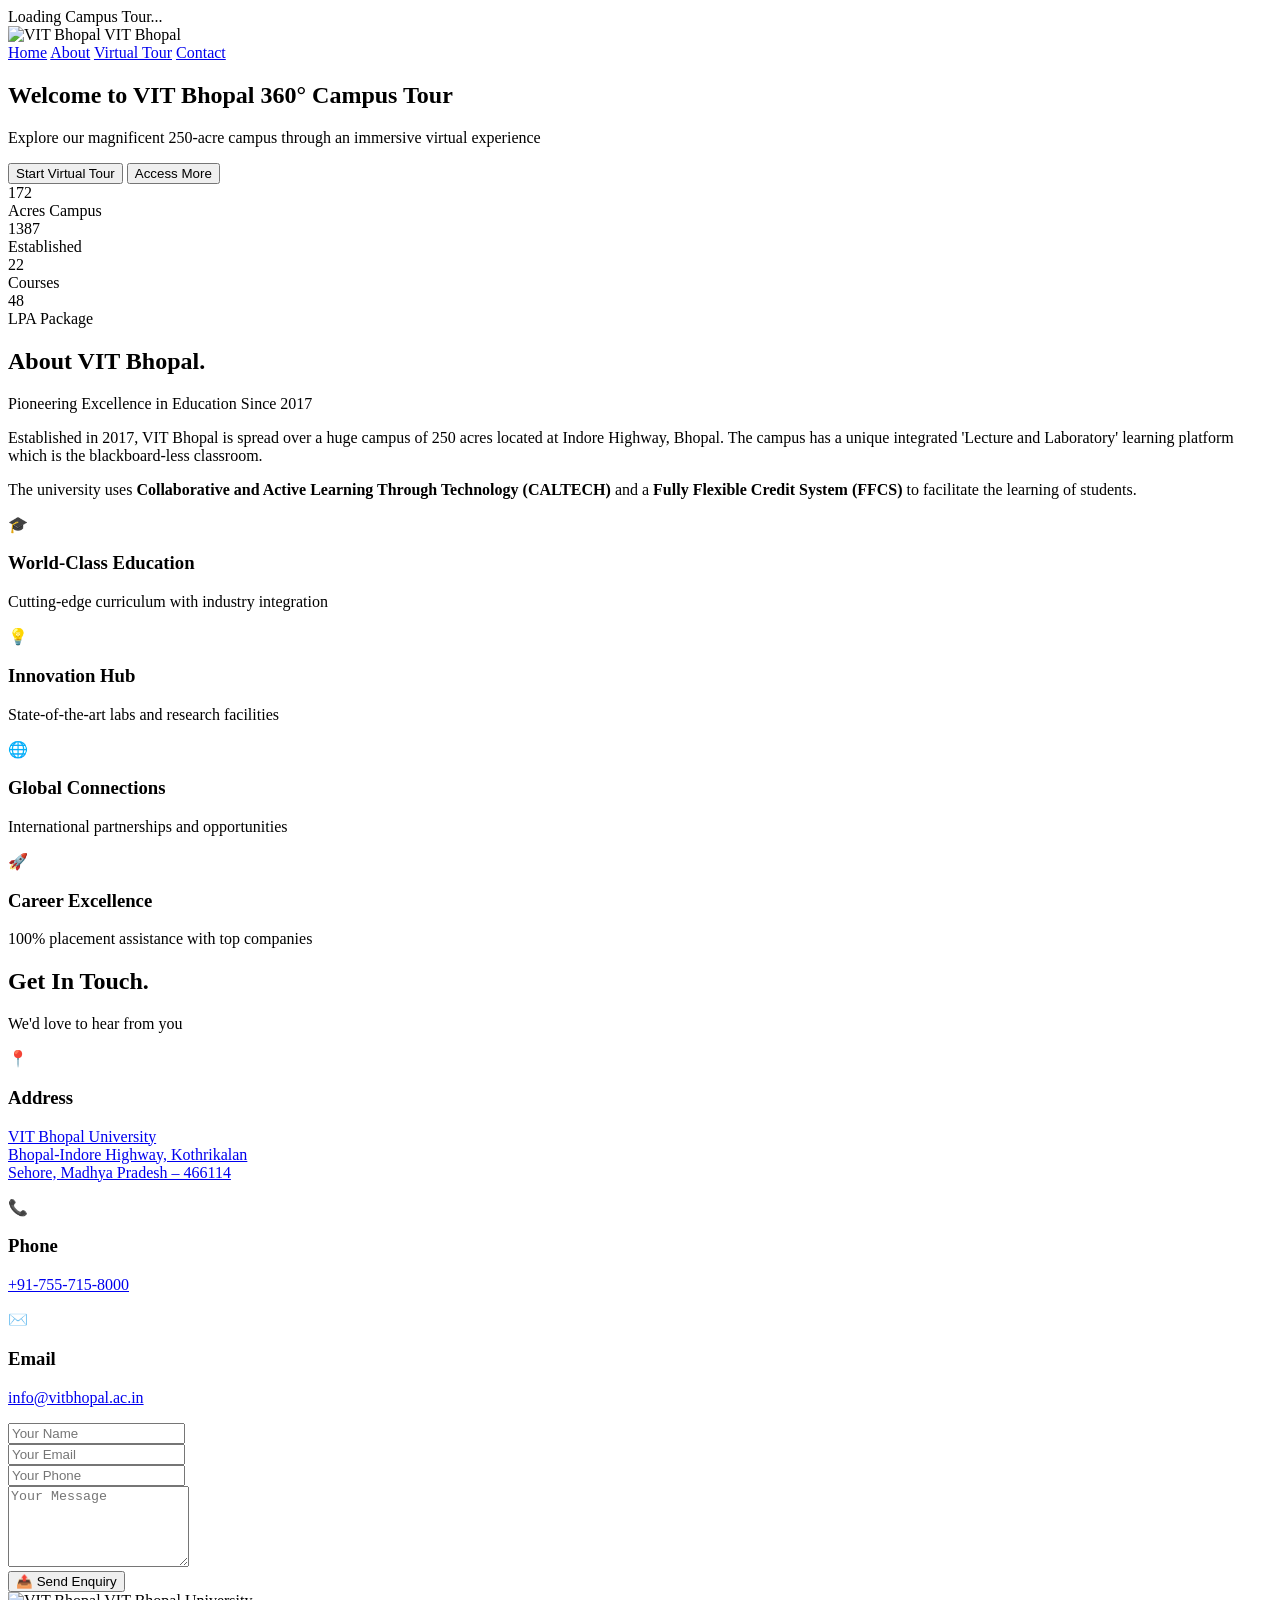
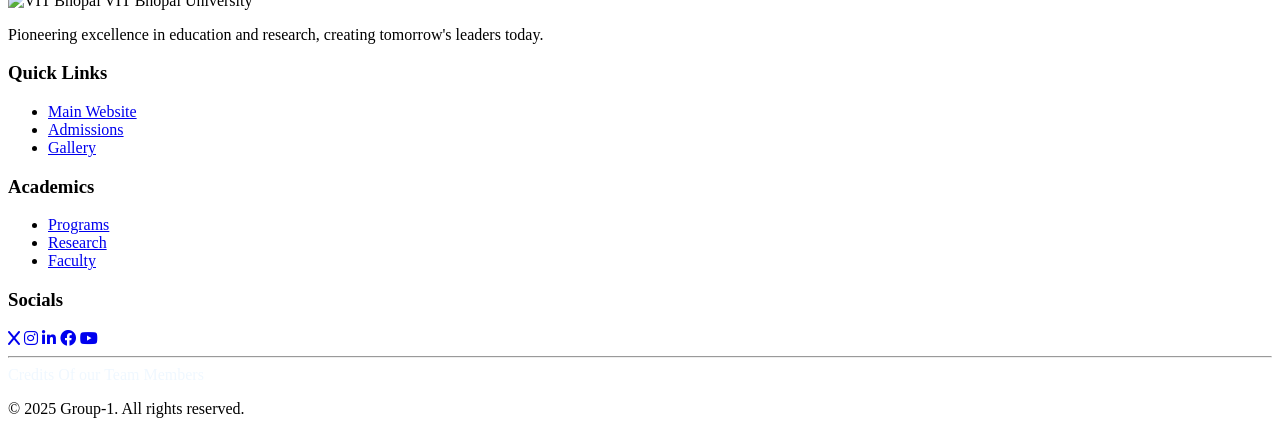
==== index.html @ f68e89ca "Upload current version of 360 virtual campus tour" ====
<!DOCTYPE html>
<html lang="en">
<head>
    <meta charset="UTF-8">
    <meta name="viewport" content="width=device-width, initial-scale=1.0">
    <title>VIT Bhopal - 360° Campus Virtual Tour</title>
    <meta name="description" content="Explore VIT Bhopal's magnificent 250-acre campus through an immersive 360° virtual tour. Discover world-class facilities, modern architecture, and vibrant campus life.">
    <meta name="author" content="VIT Bhopal">
    
    <meta property="og:title" content="VIT Bhopal - 360° Campus Virtual Tour">
    <meta property="og:description" content="Explore VIT Bhopal's magnificent 250-acre campus through an immersive 360° virtual tour. Discover world-class facilities, modern architecture, and vibrant campus life.">
    <meta property="og:type" content="website">
    
    <link rel="stylesheet" href="style.css">
    <link rel="preconnect" href="https://fonts.googleapis.com">
    <link rel="preconnect" href="https://fonts.gstatic.com" crossorigin>
    <link href="https://fonts.googleapis.com/css2?family=Roboto:wght@300;400;500;700&display=swap" rel="stylesheet">
    <link rel="stylesheet" href="https://cdnjs.cloudflare.com/ajax/libs/font-awesome/4.7.0/css/font-awesome.min.css">
    <link href="https://cdnjs.cloudflare.com/ajax/libs/font-awesome/6.0.0-beta3/css/all.min.css" rel="stylesheet">
</head>
<body>
    <!-- Loading Screen -->
    <div class="loading-screen" id="loadingScreen">
        <div class="loading-spinner"></div>
        <div class="loading-text">Loading Campus Tour...</div>
    </div>

    <!-- Navigation -->
    <nav class="navbar" id="navbar">
        <div class="nav-container">
            <div class="nav-logo">
                <img src="https://vitbhopal.ac.in/wp-content/uploads/2020/01/logochhota.png" alt="VIT Bhopal" width="148.05" height="60">
                <span class="nav-title">VIT Bhopal</span>
            </div>
            <div class="nav-menu" id="navMenu">
                <a href="index.html" class="nav-link active">Home</a>
                <a href="#about" class="nav-link">About</a>
                <a href="tour-project\campus tour.html" class="nav-link">Virtual Tour</a>
                <a href="#contact" class="nav-link">Contact</a>
            </div>
            <div class="nav-toggle" id="navToggle">
                <span></span>
                <span></span>
                <span></span>
            </div>
        </div>
    </nav>

    <!-- Hero Section -->
    <section class="hero" id="home">
        <div class="hero-background">
            <div class="gradient-overlay"></div>
        </div>
        <div class="hero-content">
            <div class="hero-text">
                <h1 class="hero-title">
                    <span class="title-line">Welcome to</span>
                    <span class="title-line gradient-text">VIT Bhopal</span>
                    <span class="title-line">360° Campus Tour</span>
                </h1>
                <p class="hero-subtitle">Explore our magnificent 250-acre campus through an immersive virtual experience</p>
                <div class="hero-buttons">
                    <button class="btn-primary" id="startTourBtn">
                        <span class="btn-icon"></span>
                        Start Virtual Tour
                    </button>
                    <button class="btn-secondary" id="learnMoreBtn">
                        <span class="btn-icon"></span>
                        Access More
                    </button>
                </div>
            </div>
            <div class="hero-stats">
                <div class="stat-card">
                    <div class="stat-number" data-target="250">0</div>
                    <div class="stat-label">Acres Campus</div>
                </div>
                <div class="stat-card">
                    <div class="stat-number" data-target="2017">0</div>
                    <div class="stat-label">Established</div>
                </div>
                <div class="stat-card">
                    <div class="stat-number" data-target="33">0</div>
                    <div class="stat-label">Courses</div>
                </div>
                <div class="stat-card">
                    <div class="stat-number" data-target="70">0</div>
                    <div class="stat-label">LPA Package</div>
                </div>
            </div>
        </div>
        <div class="scroll-indicator">
            <div class="scroll-arrow"></div>
        </div>
    </section>

    <!-- About Section -->
    <section class="about" id="about">
        <div class="container">
            <div class="section-header">
                <h2 class="section-title">About <span class="gradient-text">VIT Bhopal<span class="skillsdot">.</span></span></h2>
                <p class="section-subtitle">Pioneering Excellence in Education Since 2017</p>
            </div>
            <div class="about-content">
                <div class="about-text">
                    <p class="about-paragraph">
                        Established in 2017, VIT Bhopal is spread over a huge campus of 250 acres located at Indore Highway, Bhopal. 
                        The campus has a unique integrated 'Lecture and Laboratory' learning platform which is the blackboard-less classroom.
                    </p>
                    <p class="about-paragraph">
                        The university uses <strong>Collaborative and Active Learning Through Technology (CALTECH)</strong> and a 
                        <strong>Fully Flexible Credit System (FFCS)</strong> to facilitate the learning of students.
                    </p>
                </div>
                <div class="features-grid">
                    <div class="feature-card">
                        <div class="feature-icon">🎓</div>
                        <h3 class="feature-title">World-Class Education</h3>
                        <p class="feature-description">Cutting-edge curriculum with industry integration</p>
                    </div>
                    <div class="feature-card">
                        <div class="feature-icon">💡</div>
                        <h3 class="feature-title">Innovation Hub</h3>
                        <p class="feature-description">State-of-the-art labs and research facilities</p>
                    </div>
                    <div class="feature-card">
                        <div class="feature-icon">🌐</div>
                        <h3 class="feature-title">Global Connections</h3>
                        <p class="feature-description">International partnerships and opportunities</p>
                    </div>
                    <div class="feature-card">
                        <div class="feature-icon">🚀</div>
                        <h3 class="feature-title">Career Excellence</h3>
                        <p class="feature-description">100% placement assistance with top companies</p>
                    </div>
                </div>
            </div>
        </div>
    </section>

    <!-- Contact Section -->
    <section class="contact" id="contact">
        <div class="container">
            <div class="section-header">
                <h2 class="section-title">Get In <span class="gradient-text">Touch<span class="skillsdot">.</span></span></h2>
                <p class="section-subtitle">We'd love to hear from you</p>
            </div>
            <div class="contact-content">
                <div class="contact-info">
                    <div class="contact-item">
                        <div class="contact-icon">📍</div>
                        <div class="contact-details">
                            <h3>Address</h3>
                            <a href="https://www.google.com/maps/place/VIT+Bhopal+University/@23.0752256,76.8606208,14z/data=!4m6!3m5!1s0x397ce9ceaaaaaaab:0xa224b6b82b421f83!8m2!3d23.0774796!4d76.8513183!16s%2Fg%2F11hbgkdndx?entry=ttu&g_ep=EgoyMDI1MDkyMS4wIKXMDSoASAFQAw%3D%3D" target="_blank" class="contact-link"><p>VIT Bhopal University<br>Bhopal-Indore Highway, Kothrikalan<br>Sehore, Madhya Pradesh – 466114</p></a>
                        </div>
                    </div>
                    <div class="contact-item">
                        <div class="contact-icon">📞</div>
                        <div class="contact-details">
                            <h3>Phone</h3>
                            <p><a href="tel:+91-755-715-8000" class="contact-link">+91-755-715-8000</a></p>
                        </div>
                    </div>
                    <div class="contact-item">
                        <div class="contact-icon">✉️</div>
                        <div class="contact-details">
                            <h3>Email</h3>
                            <p><a href="mailto:info@vitbhopal.ac.in">info@vitbhopal.ac.in</a></p>
                        </div>
                    </div>
                </div>
                <form class="contact-form" id="contactForm">
                    <div class="form-group">
                        <input type="text" id="name" name="name" placeholder="Your Name" required>
                    </div>
                    <div class="form-group">
                        <input type="email" id="email" name="email" placeholder="Your Email" required>
                    </div>
                    <div class="form-group">
                        <input type="tel" id="phone" name="phone" placeholder="Your Phone">
                    </div>
                    <div class="form-group">
                        <textarea id="message" name="message" placeholder="Your Message" rows="5" required></textarea>
                    </div>
                    <button type="submit" class="btn-primary" id="submitBtn">
                        <span class="btn-icon">📤</span>
                        Send Enquiry
                    </button>
                </form>
            </div>
        </div>
    </section>

    <!-- Footer -->
    <footer class="footer">
        <div class="container">
            <div class="footer-content">
                <div class="footer-section">
                    <div class="footer-logo">
                        <img src="https://vitbhopal.ac.in/wp-content/uploads/2020/01/logochhota.png" alt="VIT Bhopal" width="60">
                        <span>VIT Bhopal University</span>
                    </div>
                    <p class="footer-description">
                        Pioneering excellence in education and research, creating tomorrow's leaders today.
                    </p>
                </div>
                <div class="footer-section">
                    <h3>Quick Links</h3>
                    <ul class="footer-links">
                        <li><a href="https://vitbhopal.ac.in" target="_blank">Main Website</a></li>
                        <li><a href="https://admission.vitbhopal.ac.in/" target="_blank">Admissions</a></li>
                        <li><a href="https://vitbhopal.ac.in/gallery/" target="_blank">Gallery</a></li>
                    </ul>
                </div>
                <div class="footer-section">
                    <h3>Academics</h3>
                    <ul class="footer-links">
                        <li><a href="https://vitbhopal.ac.in/programmes-offered/">Programs</a></li>
                        <li><a href="https://vitbhopal.ac.in/category/undergraduate-research/">Research</a></li>
                        <li><a href="https://vitbhopal.ac.in/faculty/">Faculty</a></li>
                    </ul>
                </div>
                <div class="footer-section">
                    <h3>Socials</h3>
                    <div class="footer-social">
                        <a href="https://x.com/vitbhopal?lang=en" target="_blank"><i class="fab fa-x"></i></a>
                        <a href="https://www.instagram.com/vit.bhopal/" target="_blank"><i class="fab fa-instagram"></i></a>
                        <a href="https://www.linkedin.com/school/vit-bhopal-university/posts/?feedView=all" target="_blank"><i class="fab fa-linkedin-in"></i></a>
                        <a href="https://www.facebook.com/VITUnivBhopal/" target="_blank"><i class="fab fa-facebook"></i></a>
                        <a href="https://www.youtube.com/c/VITBHOPALOfficial" target="_blank"><i class="fab fa-youtube"></i></a>
                    </div>
                </div>
            </div>
            <div class="footer-bottom">
                <hr>
                <a href="Credits.html" target="_blank" style="color: aliceblue;text-decoration: none;">Credits Of our Team Members</a>
                <p>&copy; 2025 Group-1. All rights reserved.</p>
            </div>
        </div>
    </footer>
    <script type="text/javascript" src="https://cdn.jsdelivr.net/npm/@emailjs/browser@4/dist/email.min.js"></script>
    <script src="main.js"></script>
</body>
</html>
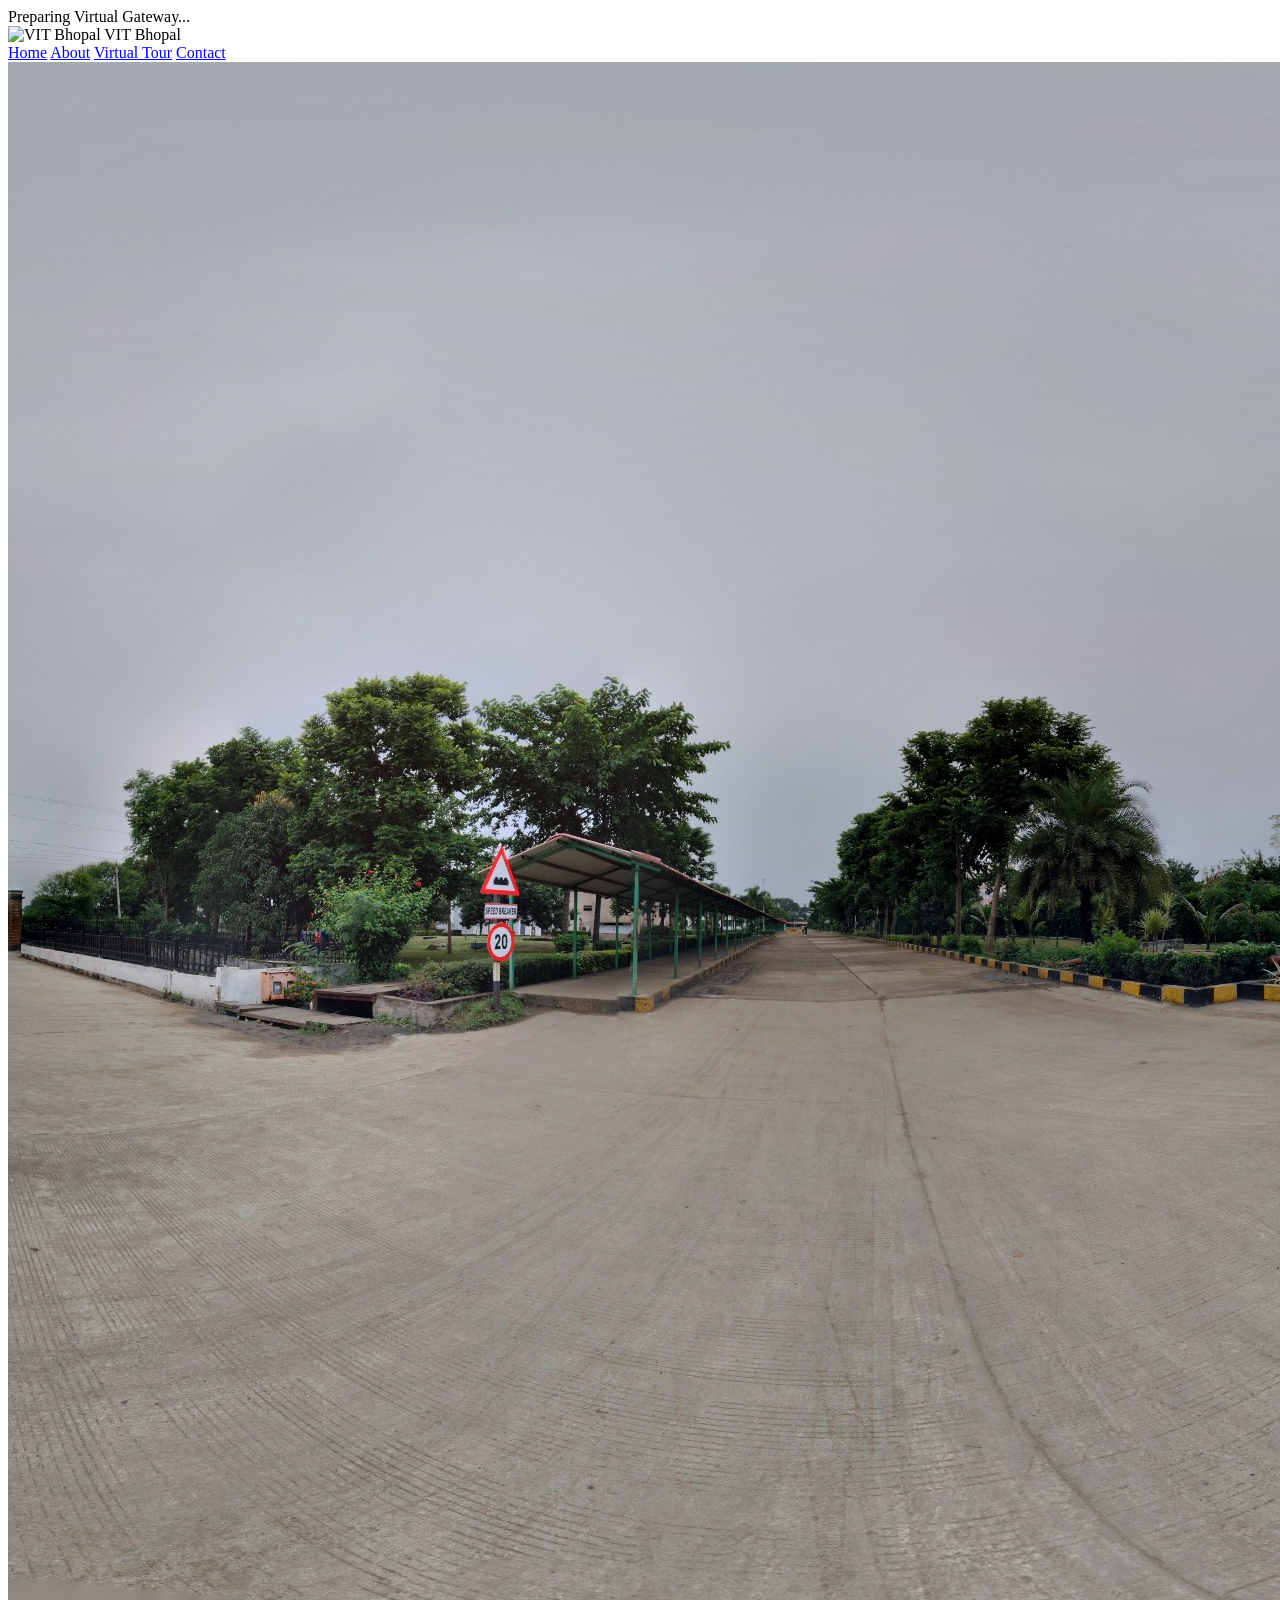
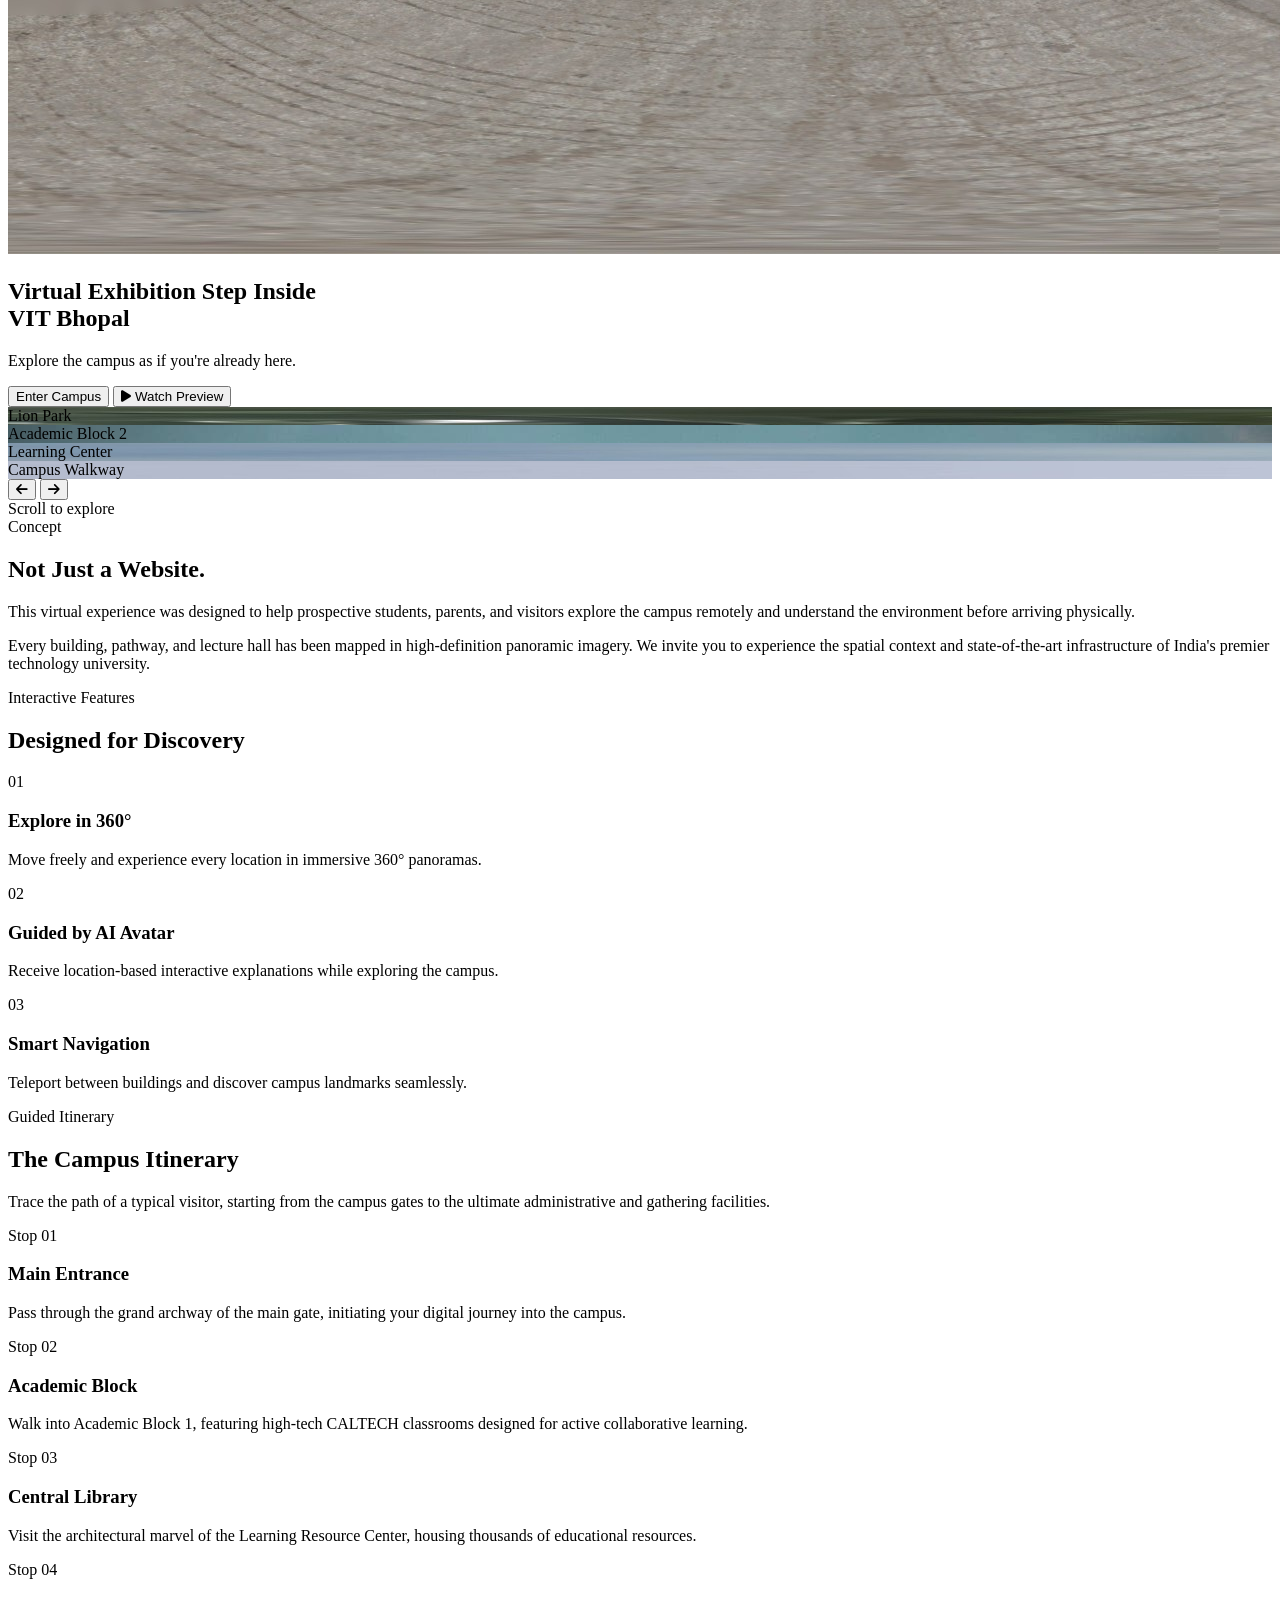
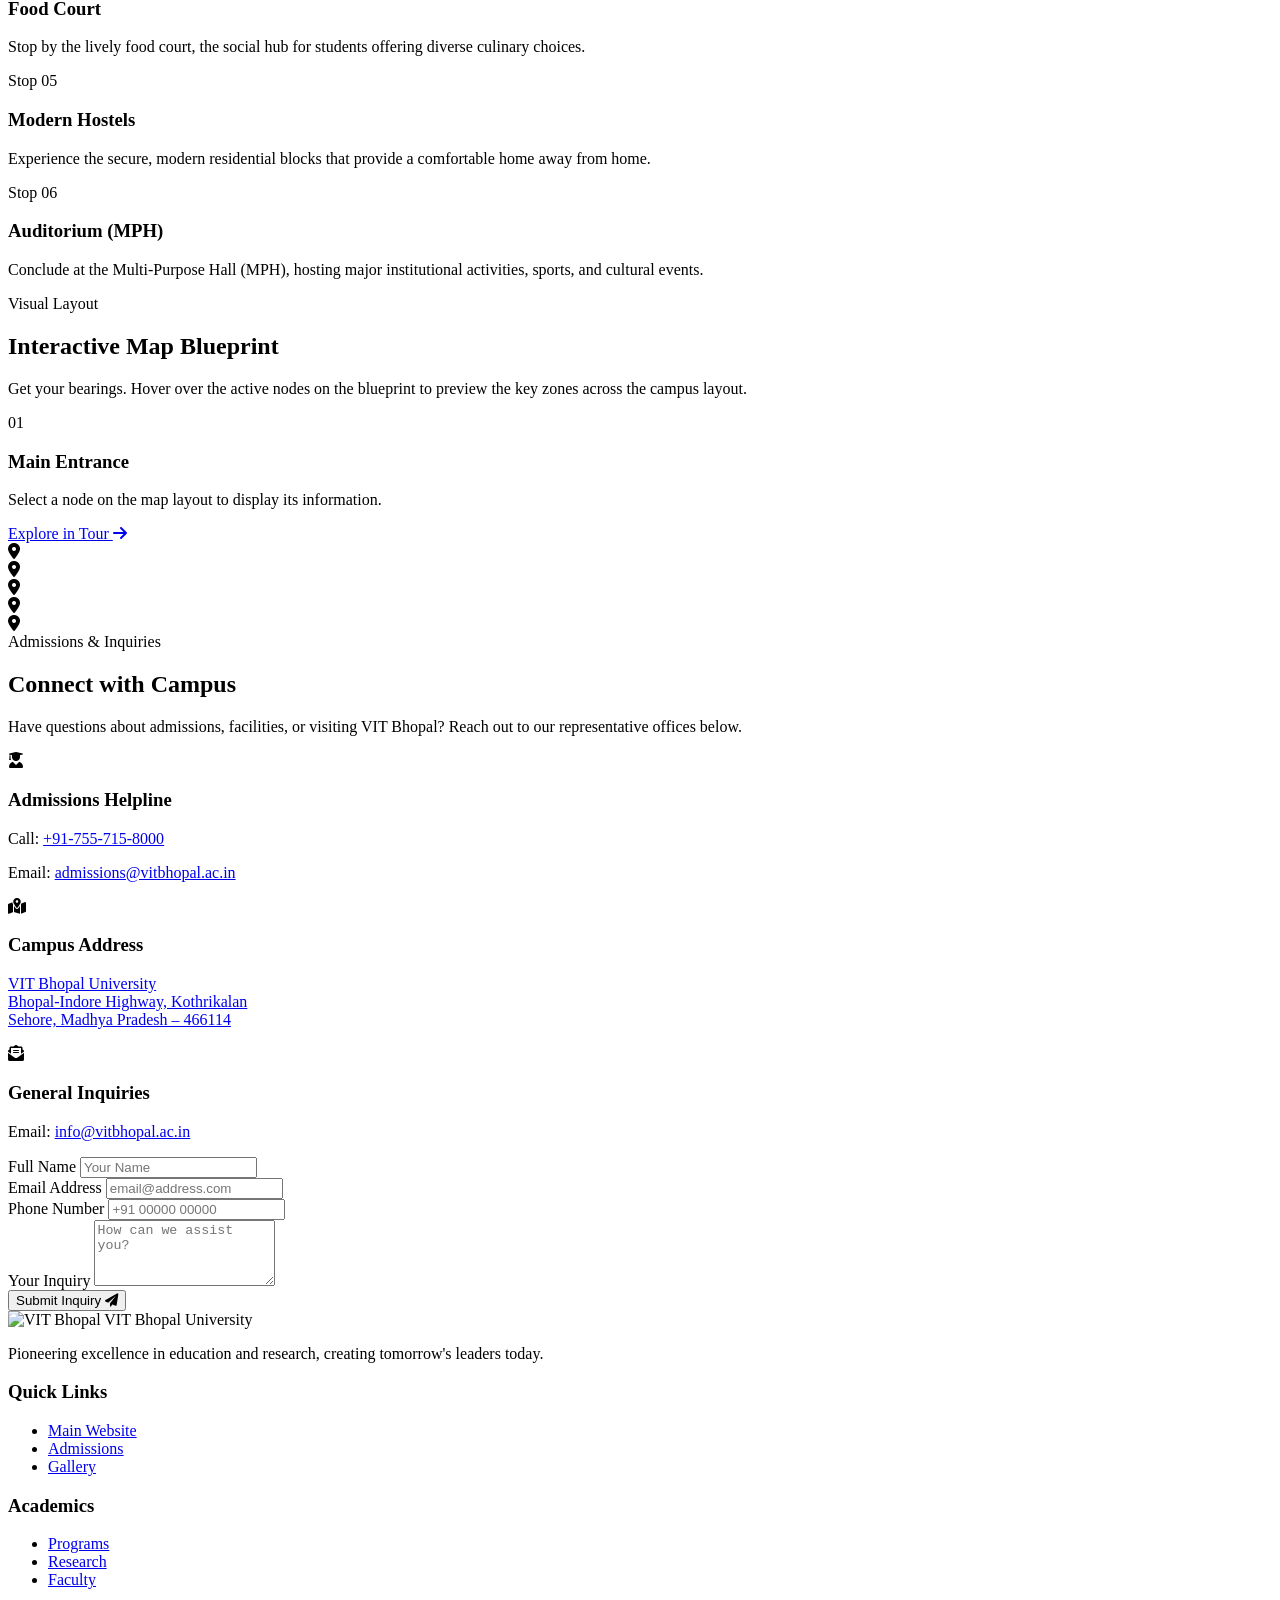
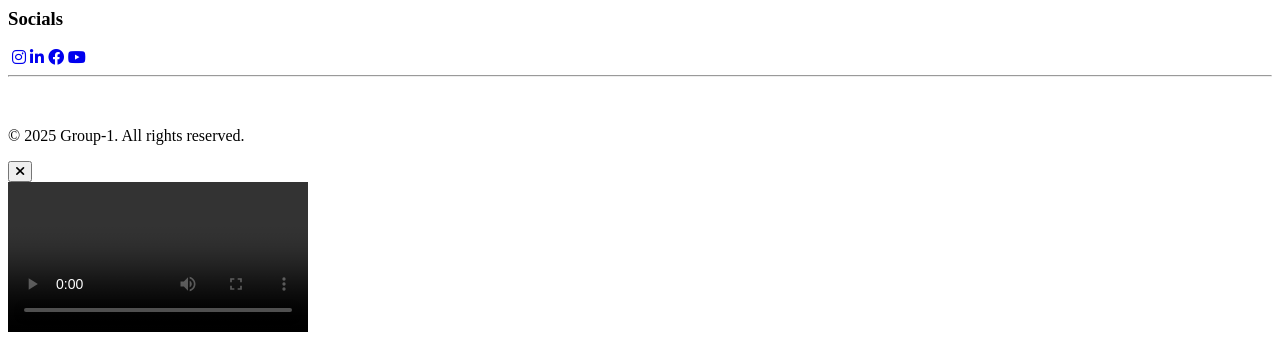
==== commit e926827f: "Redesign landing page to premium digital campus gateway" ====
--- a/index.html
+++ b/index.html
@@ -3,26 +3,29 @@
 <head>
     <meta charset="UTF-8">
     <meta name="viewport" content="width=device-width, initial-scale=1.0">
-    <title>VIT Bhopal - 360° Campus Virtual Tour</title>
-    <meta name="description" content="Explore VIT Bhopal's magnificent 250-acre campus through an immersive 360° virtual tour. Discover world-class facilities, modern architecture, and vibrant campus life.">
-    <meta name="author" content="VIT Bhopal">
+    <title>VIT Bhopal - 360° Campus Virtual Tour | Digital Campus Gateway</title>
+    <meta name="description" content="Step inside VIT Bhopal. Explore our magnificent 250-acre campus through an immersive 360° virtual tour. Experience classrooms, labs, hostels, and student life as if you are already here.">
+    <meta name="author" content="Group-1 Project Exhibition">
     
+    <!-- Open Graph Metadata for Social Sharing -->
     <meta property="og:title" content="VIT Bhopal - 360° Campus Virtual Tour">
     <meta property="og:description" content="Explore VIT Bhopal's magnificent 250-acre campus through an immersive 360° virtual tour. Discover world-class facilities, modern architecture, and vibrant campus life.">
     <meta property="og:type" content="website">
     
+    <!-- Stylesheets -->
     <link rel="stylesheet" href="style.css">
+    
+    <!-- Fonts -->
     <link rel="preconnect" href="https://fonts.googleapis.com">
     <link rel="preconnect" href="https://fonts.gstatic.com" crossorigin>
-    <link href="https://fonts.googleapis.com/css2?family=Roboto:wght@300;400;500;700&display=swap" rel="stylesheet">
-    <link rel="stylesheet" href="https://cdnjs.cloudflare.com/ajax/libs/font-awesome/4.7.0/css/font-awesome.min.css">
-    <link href="https://cdnjs.cloudflare.com/ajax/libs/font-awesome/6.0.0-beta3/css/all.min.css" rel="stylesheet">
+    <link href="https://fonts.googleapis.com/css2?family=Outfit:wght@300;400;500;600;700;800&family=Playfair+Display:ital,wght@0,400;0,600;0,700;1,400&display=swap" rel="stylesheet">
+    <link rel="stylesheet" href="https://cdnjs.cloudflare.com/ajax/libs/font-awesome/6.0.0-beta3/css/all.min.css" rel="stylesheet">
 </head>
 <body>
     <!-- Loading Screen -->
     <div class="loading-screen" id="loadingScreen">
         <div class="loading-spinner"></div>
-        <div class="loading-text">Loading Campus Tour...</div>
+        <div class="loading-text">Preparing Virtual Gateway...</div>
     </div>
 
     <!-- Navigation -->
@@ -33,9 +36,9 @@
                 <span class="nav-title">VIT Bhopal</span>
             </div>
             <div class="nav-menu" id="navMenu">
-                <a href="index.html" class="nav-link active">Home</a>
+                <a href="#home" class="nav-link active">Home</a>
                 <a href="#about" class="nav-link">About</a>
-                <a href="tour-project\campus tour.html" class="nav-link">Virtual Tour</a>
+                <a href="tour-project/campus tour.html" class="nav-link">Virtual Tour</a>
                 <a href="#contact" class="nav-link">Contact</a>
             </div>
             <div class="nav-toggle" id="navToggle">
@@ -48,90 +51,258 @@
 
     <!-- Hero Section -->
     <section class="hero" id="home">
-        <div class="hero-background">
-            <div class="gradient-overlay"></div>
-        </div>
+        <!-- Cinematic Background Video -->
+        <div class="hero-video-container">
+            <video class="hero-video-bg" autoplay loop muted playsinline poster="tour-project/main mid.jpg">
+                <source src="tour-project/videos/Video Project 1 (1).mp4" type="video/mp4">
+            </video>
+            <div class="hero-overlay"></div>
+        </div>
+        
         <div class="hero-content">
-            <div class="hero-text">
-                <h1 class="hero-title">
-                    <span class="title-line">Welcome to</span>
-                    <span class="title-line gradient-text">VIT Bhopal</span>
-                    <span class="title-line">360° Campus Tour</span>
+            <div class="hero-text-wrapper">
+                <h1 class="hero-headline">
+                    <span class="eyebrow">Virtual Exhibition</span>
+                    <span class="main-title">Step Inside <br><span class="highlight-serif">VIT Bhopal</span></span>
                 </h1>
-                <p class="hero-subtitle">Explore our magnificent 250-acre campus through an immersive virtual experience</p>
-                <div class="hero-buttons">
+                <p class="hero-subtext">Explore the campus as if you're already here.</p>
+                <div class="hero-ctas">
                     <button class="btn-primary" id="startTourBtn">
-                        <span class="btn-icon"></span>
-                        Start Virtual Tour
+                        <span class="btn-ripple"></span>
+                        Enter Campus
                     </button>
-                    <button class="btn-secondary" id="learnMoreBtn">
-                        <span class="btn-icon"></span>
-                        Access More
+                    <button class="btn-secondary" id="watchPreviewBtn">
+                        <i class="fa-solid fa-play"></i> Watch Preview
                     </button>
                 </div>
             </div>
-            <div class="hero-stats">
-                <div class="stat-card">
-                    <div class="stat-number" data-target="250">0</div>
-                    <div class="stat-label">Acres Campus</div>
-                </div>
-                <div class="stat-card">
-                    <div class="stat-number" data-target="2017">0</div>
-                    <div class="stat-label">Established</div>
-                </div>
-                <div class="stat-card">
-                    <div class="stat-number" data-target="33">0</div>
-                    <div class="stat-label">Courses</div>
-                </div>
-                <div class="stat-card">
-                    <div class="stat-number" data-target="70">0</div>
-                    <div class="stat-label">LPA Package</div>
-                </div>
-            </div>
-        </div>
-        <div class="scroll-indicator">
-            <div class="scroll-arrow"></div>
-        </div>
-    </section>
-
-    <!-- About Section -->
-    <section class="about" id="about">
-        <div class="container">
-            <div class="section-header">
-                <h2 class="section-title">About <span class="gradient-text">VIT Bhopal<span class="skillsdot">.</span></span></h2>
-                <p class="section-subtitle">Pioneering Excellence in Education Since 2017</p>
-            </div>
-            <div class="about-content">
-                <div class="about-text">
-                    <p class="about-paragraph">
-                        Established in 2017, VIT Bhopal is spread over a huge campus of 250 acres located at Indore Highway, Bhopal. 
-                        The campus has a unique integrated 'Lecture and Laboratory' learning platform which is the blackboard-less classroom.
-                    </p>
-                    <p class="about-paragraph">
-                        The university uses <strong>Collaborative and Active Learning Through Technology (CALTECH)</strong> and a 
-                        <strong>Fully Flexible Credit System (FFCS)</strong> to facilitate the learning of students.
-                    </p>
-                </div>
-                <div class="features-grid">
-                    <div class="feature-card">
-                        <div class="feature-icon">🎓</div>
-                        <h3 class="feature-title">World-Class Education</h3>
-                        <p class="feature-description">Cutting-edge curriculum with industry integration</p>
-                    </div>
-                    <div class="feature-card">
-                        <div class="feature-icon">💡</div>
-                        <h3 class="feature-title">Innovation Hub</h3>
-                        <p class="feature-description">State-of-the-art labs and research facilities</p>
-                    </div>
-                    <div class="feature-card">
-                        <div class="feature-icon">🌐</div>
-                        <h3 class="feature-title">Global Connections</h3>
-                        <p class="feature-description">International partnerships and opportunities</p>
-                    </div>
-                    <div class="feature-card">
-                        <div class="feature-icon">🚀</div>
-                        <h3 class="feature-title">Career Excellence</h3>
-                        <p class="feature-description">100% placement assistance with top companies</p>
+
+            <!-- Tour Showcase Screenshots (Replacing old stat cards) -->
+            <div class="hero-showcase">
+                <div class="showcase-track">
+                    <div class="showcase-item active" style="background-image: url('tour-project/lion park.jpg')">
+                        <span class="showcase-tag">Lion Park</span>
+                    </div>
+                    <div class="showcase-item" style="background-image: url('tour-project/ab2 main .jpeg')">
+                        <span class="showcase-tag">Academic Block 2</span>
+                    </div>
+                    <div class="showcase-item" style="background-image: url('tour-project/lc 5.jpg')">
+                        <span class="showcase-tag">Learning Center</span>
+                    </div>
+                    <div class="showcase-item" style="background-image: url('tour-project/all path.jpg')">
+                        <span class="showcase-tag">Campus Walkway</span>
+                    </div>
+                </div>
+                <div class="showcase-nav">
+                    <button class="showcase-arrow prev" aria-label="Previous Showcase Image"><i class="fa-solid fa-arrow-left"></i></button>
+                    <button class="showcase-arrow next" aria-label="Next Showcase Image"><i class="fa-solid fa-arrow-right"></i></button>
+                </div>
+            </div>
+        </div>
+        <div class="scroll-prompt" id="learnMoreBtn">
+            <span class="scroll-line"></span>
+            <span class="scroll-text">Scroll to explore</span>
+        </div>
+    </section>
+
+    <!-- Why This Tour Exists Section -->
+    <section class="storytelling-section" id="about">
+        <div class="container">
+            <div class="story-grid">
+                <div class="story-header animate-on-scroll">
+                    <span class="section-tag">Concept</span>
+                    <h2 class="editorial-title">Not Just a Website.</h2>
+                </div>
+                <div class="story-body animate-on-scroll">
+                    <p class="lead-text">This virtual experience was designed to help prospective students, parents, and visitors explore the campus remotely and understand the environment before arriving physically.</p>
+                    <p class="supporting-text">Every building, pathway, and lecture hall has been mapped in high-definition panoramic imagery. We invite you to experience the spatial context and state-of-the-art infrastructure of India's premier technology university.</p>
+                </div>
+            </div>
+        </div>
+    </section>
+
+    <!-- Immersive Preview Section -->
+    <section class="immersive-preview-section">
+        <div class="container">
+            <div class="section-tag-wrapper">
+                <span class="section-tag">Interactive Features</span>
+                <h2 class="section-title">Designed for Discovery</h2>
+            </div>
+            
+            <div class="horizontal-cards-grid">
+                <!-- Card 1 -->
+                <div class="horizontal-card animate-on-scroll">
+                    <div class="card-image-box" style="background-image: url('tour-project/lion park.jpg')">
+                        <div class="card-image-overlay"></div>
+                    </div>
+                    <div class="card-content-box">
+                        <span class="card-num">01</span>
+                        <h3 class="card-heading">Explore in 360°</h3>
+                        <p class="card-desc">Move freely and experience every location in immersive 360° panoramas.</p>
+                    </div>
+                </div>
+
+                <!-- Card 2 -->
+                <div class="horizontal-card animate-on-scroll">
+                    <div class="card-image-box" style="background-image: url('tour-project/Dr.-Gunjan-Ansari.jpg')">
+                        <div class="card-image-overlay"></div>
+                    </div>
+                    <div class="card-content-box">
+                        <span class="card-num">02</span>
+                        <h3 class="card-heading">Guided by AI Avatar</h3>
+                        <p class="card-desc">Receive location-based interactive explanations while exploring the campus.</p>
+                    </div>
+                </div>
+
+                <!-- Card 3 -->
+                <div class="horizontal-card animate-on-scroll">
+                    <div class="card-image-box" style="background-image: url('tour-project/all path.jpg')">
+                        <div class="card-image-overlay"></div>
+                    </div>
+                    <div class="card-content-box">
+                        <span class="card-num">03</span>
+                        <h3 class="card-heading">Smart Navigation</h3>
+                        <p class="card-desc">Teleport between buildings and discover campus landmarks seamlessly.</p>
+                    </div>
+                </div>
+            </div>
+        </div>
+    </section>
+
+    <!-- Campus Journey Timeline Section -->
+    <section class="journey-timeline-section">
+        <div class="container">
+            <div class="section-tag-wrapper align-center">
+                <span class="section-tag">Guided Itinerary</span>
+                <h2 class="section-title">The Campus Itinerary</h2>
+                <p class="section-intro">Trace the path of a typical visitor, starting from the campus gates to the ultimate administrative and gathering facilities.</p>
+            </div>
+
+            <div class="timeline-container">
+                <!-- Timeline Line -->
+                <div class="timeline-progress-line"></div>
+
+                <!-- Step 1 -->
+                <div class="timeline-step animate-on-scroll">
+                    <div class="timeline-marker"></div>
+                    <div class="timeline-image" style="background-image: url('tour-project/MAIN ENTER.jpeg')"></div>
+                    <div class="timeline-content">
+                        <span class="step-meta">Stop 01</span>
+                        <h3>Main Entrance</h3>
+                        <p>Pass through the grand archway of the main gate, initiating your digital journey into the campus.</p>
+                    </div>
+                </div>
+
+                <!-- Step 2 -->
+                <div class="timeline-step animate-on-scroll">
+                    <div class="timeline-marker"></div>
+                    <div class="timeline-image" style="background-image: url('tour-project/VITB.jpeg')"></div>
+                    <div class="timeline-content">
+                        <span class="step-meta">Stop 02</span>
+                        <h3>Academic Block</h3>
+                        <p>Walk into Academic Block 1, featuring high-tech CALTECH classrooms designed for active collaborative learning.</p>
+                    </div>
+                </div>
+
+                <!-- Step 3 -->
+                <div class="timeline-step animate-on-scroll">
+                    <div class="timeline-marker"></div>
+                    <div class="timeline-image" style="background-image: url('tour-project/ARCH PIC.jpeg')"></div>
+                    <div class="timeline-content">
+                        <span class="step-meta">Stop 03</span>
+                        <h3>Central Library</h3>
+                        <p>Visit the architectural marvel of the Learning Resource Center, housing thousands of educational resources.</p>
+                    </div>
+                </div>
+
+                <!-- Step 4 -->
+                <div class="timeline-step animate-on-scroll">
+                    <div class="timeline-marker"></div>
+                    <div class="timeline-image" style="background-image: url('tour-project/FOOD.jpeg')"></div>
+                    <div class="timeline-content">
+                        <span class="step-meta">Stop 04</span>
+                        <h3>Food Court</h3>
+                        <p>Stop by the lively food court, the social hub for students offering diverse culinary choices.</p>
+                    </div>
+                </div>
+
+                <!-- Step 5 -->
+                <div class="timeline-step animate-on-scroll">
+                    <div class="timeline-marker"></div>
+                    <div class="timeline-image" style="background-image: url('tour-project/hostel start 1.jpg')"></div>
+                    <div class="timeline-content">
+                        <span class="step-meta">Stop 05</span>
+                        <h3>Modern Hostels</h3>
+                        <p>Experience the secure, modern residential blocks that provide a comfortable home away from home.</p>
+                    </div>
+                </div>
+
+                <!-- Step 6 -->
+                <div class="timeline-step animate-on-scroll">
+                    <div class="timeline-marker"></div>
+                    <div class="timeline-image" style="background-image: url('tour-project/mph.jpg')"></div>
+                    <div class="timeline-content">
+                        <span class="step-meta">Stop 06</span>
+                        <h3>Auditorium (MPH)</h3>
+                        <p>Conclude at the Multi-Purpose Hall (MPH), hosting major institutional activities, sports, and cultural events.</p>
+                    </div>
+                </div>
+            </div>
+        </div>
+    </section>
+
+    <!-- Interactive Campus Map Preview -->
+    <section class="interactive-map-section">
+        <div class="container">
+            <div class="map-grid">
+                <div class="map-info-box animate-on-scroll">
+                    <span class="section-tag">Visual Layout</span>
+                    <h2 class="section-title">Interactive Map Blueprint</h2>
+                    <p class="map-intro">Get your bearings. Hover over the active nodes on the blueprint to preview the key zones across the campus layout.</p>
+                    
+                    <!-- Dynamic Detail Card -->
+                    <div class="map-detail-card" id="mapDetailCard">
+                        <div class="detail-card-header">
+                            <span class="detail-number" id="detailNum">01</span>
+                            <h3 class="detail-title" id="detailTitle">Main Entrance</h3>
+                        </div>
+                        <p class="detail-description" id="detailDesc">Select a node on the map layout to display its information.</p>
+                        <a href="tour-project/campus tour.html" class="btn-detail-explore">Explore in Tour <i class="fa-solid fa-arrow-right"></i></a>
+                    </div>
+                </div>
+
+                <div class="map-visual-box animate-on-scroll">
+                    <div class="blueprint-container">
+                        <!-- Blueprint Map Image/SVG Background -->
+                        <div class="blueprint-bg" style="background-image: url('tour-project/main mid.jpg')">
+                            <div class="blueprint-overlay"></div>
+                        </div>
+                        
+                        <!-- Map Pins -->
+                        <div class="map-pin active" style="top: 85%; left: 20%;" data-num="01" data-title="Main Entrance" data-desc="The grand entryway arch of the campus that welcomes students and visitors alike.">
+                            <div class="pin-pulse"></div>
+                            <i class="fa-solid fa-location-dot"></i>
+                        </div>
+                        
+                        <div class="map-pin" style="top: 50%; left: 45%;" data-num="02" data-title="Academic Block 1" data-desc="The heart of education at VIT Bhopal, featuring modular classroom platforms.">
+                            <div class="pin-pulse"></div>
+                            <i class="fa-solid fa-location-dot"></i>
+                        </div>
+                        
+                        <div class="map-pin" style="top: 35%; left: 60%;" data-num="03" data-title="Academic Block 2" data-desc="State-of-the-art tech classrooms and advanced computer laboratory wings.">
+                            <div class="pin-pulse"></div>
+                            <i class="fa-solid fa-location-dot"></i>
+                        </div>
+                        
+                        <div class="map-pin" style="top: 45%; left: 75%;" data-num="04" data-title="Central Library" data-desc="The modern Learning Resource Center with a circular glass-walled architectural layout.">
+                            <div class="pin-pulse"></div>
+                            <i class="fa-solid fa-location-dot"></i>
+                        </div>
+
+                        <div class="map-pin" style="top: 25%; left: 40%;" data-num="05" data-title="Multi-Purpose Hall" data-desc="An expansive dome building dedicated to indoor athletics, major assemblies, and examinations.">
+                            <div class="pin-pulse"></div>
+                            <i class="fa-solid fa-location-dot"></i>
+                        </div>
                     </div>
                 </div>
             </div>
@@ -139,54 +310,75 @@
     </section>
 
     <!-- Contact Section -->
-    <section class="contact" id="contact">
-        <div class="container">
-            <div class="section-header">
-                <h2 class="section-title">Get In <span class="gradient-text">Touch<span class="skillsdot">.</span></span></h2>
-                <p class="section-subtitle">We'd love to hear from you</p>
-            </div>
-            <div class="contact-content">
-                <div class="contact-info">
-                    <div class="contact-item">
-                        <div class="contact-icon">📍</div>
-                        <div class="contact-details">
-                            <h3>Address</h3>
-                            <a href="https://www.google.com/maps/place/VIT+Bhopal+University/@23.0752256,76.8606208,14z/data=!4m6!3m5!1s0x397ce9ceaaaaaaab:0xa224b6b82b421f83!8m2!3d23.0774796!4d76.8513183!16s%2Fg%2F11hbgkdndx?entry=ttu&g_ep=EgoyMDI1MDkyMS4wIKXMDSoASAFQAw%3D%3D" target="_blank" class="contact-link"><p>VIT Bhopal University<br>Bhopal-Indore Highway, Kothrikalan<br>Sehore, Madhya Pradesh – 466114</p></a>
-                        </div>
-                    </div>
-                    <div class="contact-item">
-                        <div class="contact-icon">📞</div>
-                        <div class="contact-details">
-                            <h3>Phone</h3>
-                            <p><a href="tel:+91-755-715-8000" class="contact-link">+91-755-715-8000</a></p>
-                        </div>
-                    </div>
-                    <div class="contact-item">
-                        <div class="contact-icon">✉️</div>
-                        <div class="contact-details">
-                            <h3>Email</h3>
-                            <p><a href="mailto:info@vitbhopal.ac.in">info@vitbhopal.ac.in</a></p>
-                        </div>
-                    </div>
-                </div>
-                <form class="contact-form" id="contactForm">
-                    <div class="form-group">
-                        <input type="text" id="name" name="name" placeholder="Your Name" required>
-                    </div>
-                    <div class="form-group">
-                        <input type="email" id="email" name="email" placeholder="Your Email" required>
-                    </div>
-                    <div class="form-group">
-                        <input type="tel" id="phone" name="phone" placeholder="Your Phone">
-                    </div>
-                    <div class="form-group">
-                        <textarea id="message" name="message" placeholder="Your Message" rows="5" required></textarea>
-                    </div>
-                    <button type="submit" class="btn-primary" id="submitBtn">
-                        <span class="btn-icon">📤</span>
-                        Send Enquiry
-                    </button>
-                </form>
+    <section class="contact-redesign-section" id="contact">
+        <div class="container">
+            <div class="section-tag-wrapper align-center">
+                <span class="section-tag">Admissions & Inquiries</span>
+                <h2 class="section-title">Connect with Campus</h2>
+                <p class="section-intro">Have questions about admissions, facilities, or visiting VIT Bhopal? Reach out to our representative offices below.</p>
+            </div>
+
+            <div class="contact-layout-grid">
+                <!-- Info Cards -->
+                <div class="admissions-info-cards animate-on-scroll">
+                    <div class="info-card">
+                        <div class="info-card-icon"><i class="fa-solid fa-user-graduate"></i></div>
+                        <div class="info-card-text">
+                            <h3>Admissions Helpline</h3>
+                            <p>Call: <a href="tel:+91-755-715-8000">+91-755-715-8000</a></p>
+                            <p>Email: <a href="mailto:admissions@vitbhopal.ac.in">admissions@vitbhopal.ac.in</a></p>
+                        </div>
+                    </div>
+
+                    <div class="info-card">
+                        <div class="info-card-icon"><i class="fa-solid fa-map-location-dot"></i></div>
+                        <div class="info-card-text">
+                            <h3>Campus Address</h3>
+                            <a href="https://www.google.com/maps/place/VIT+Bhopal+University/@23.0752256,76.8606208,14z/data=!4m6!3m5!1s0x397ce9ceaaaaaaab:0xa224b6b82b421f83!8m2!3d23.0774796!4d76.8513183!16s%2Fg%2F11hbgkdndx?entry=ttu&g_ep=EgoyMDI1MDkyMS4wIKXMDSoASAFQAw%3D%3D" target="_blank" class="address-map-link">
+                                <p>VIT Bhopal University<br>Bhopal-Indore Highway, Kothrikalan<br>Sehore, Madhya Pradesh – 466114</p>
+                            </a>
+                        </div>
+                    </div>
+
+                    <div class="info-card">
+                        <div class="info-card-icon"><i class="fa-solid fa-envelope-open-text"></i></div>
+                        <div class="info-card-text">
+                            <h3>General Inquiries</h3>
+                            <p>Email: <a href="mailto:info@vitbhopal.ac.in">info@vitbhopal.ac.in</a></p>
+                        </div>
+                    </div>
+                </div>
+
+                <!-- Minimalism Contact Form -->
+                <div class="contact-form-box animate-on-scroll">
+                    <form class="premium-contact-form" id="contactForm">
+                        <div class="form-row">
+                            <div class="form-field">
+                                <label for="name">Full Name</label>
+                                <input type="text" id="name" name="name" placeholder="Your Name" required>
+                            </div>
+                        </div>
+                        <div class="form-row split">
+                            <div class="form-field">
+                                <label for="email">Email Address</label>
+                                <input type="email" id="email" name="email" placeholder="email@address.com" required>
+                            </div>
+                            <div class="form-field">
+                                <label for="phone">Phone Number</label>
+                                <input type="tel" id="phone" name="phone" placeholder="+91 00000 00000">
+                            </div>
+                        </div>
+                        <div class="form-row">
+                            <div class="form-field">
+                                <label for="message">Your Inquiry</label>
+                                <textarea id="message" name="message" placeholder="How can we assist you?" rows="4" required></textarea>
+                            </div>
+                        </div>
+                        <button type="submit" class="btn-form-submit" id="submitBtn">
+                            Submit Inquiry <i class="fa-solid fa-paper-plane"></i>
+                        </button>
+                    </form>
+                </div>
             </div>
         </div>
     </section>
@@ -223,7 +415,7 @@
                 <div class="footer-section">
                     <h3>Socials</h3>
                     <div class="footer-social">
-                        <a href="https://x.com/vitbhopal?lang=en" target="_blank"><i class="fab fa-x"></i></a>
+                        <a href="https://x.com/vitbhopal?lang=en" target="_blank"><i class="fab fa-x-twitter"></i></a>
                         <a href="https://www.instagram.com/vit.bhopal/" target="_blank"><i class="fab fa-instagram"></i></a>
                         <a href="https://www.linkedin.com/school/vit-bhopal-university/posts/?feedView=all" target="_blank"><i class="fab fa-linkedin-in"></i></a>
                         <a href="https://www.facebook.com/VITUnivBhopal/" target="_blank"><i class="fab fa-facebook"></i></a>
@@ -233,11 +425,27 @@
             </div>
             <div class="footer-bottom">
                 <hr>
-                <a href="Credits.html" target="_blank" style="color: aliceblue;text-decoration: none;">Credits Of our Team Members</a>
+                <a href="Credits.html" target="_blank" style="color: rgba(255,255,255,0.7); text-decoration: none; margin-bottom: 0.5rem; display: inline-block;">Credits Of our Team Members</a>
                 <p>&copy; 2025 Group-1. All rights reserved.</p>
             </div>
         </div>
     </footer>
+
+    <!-- Video Modal for Preview -->
+    <div class="video-modal" id="videoModal">
+        <div class="modal-overlay"></div>
+        <div class="modal-content">
+            <button class="modal-close" id="modalCloseBtn"><i class="fa-solid fa-xmark"></i></button>
+            <div class="video-wrapper">
+                <video id="previewVideo" controls>
+                    <source src="tour-project/videos/Video Project 1 (1).mp4" type="video/mp4">
+                    Your browser does not support the video tag.
+                </video>
+            </div>
+        </div>
+    </div>
+
+    <!-- Script Dependencies -->
     <script type="text/javascript" src="https://cdn.jsdelivr.net/npm/@emailjs/browser@4/dist/email.min.js"></script>
     <script src="main.js"></script>
 </body>
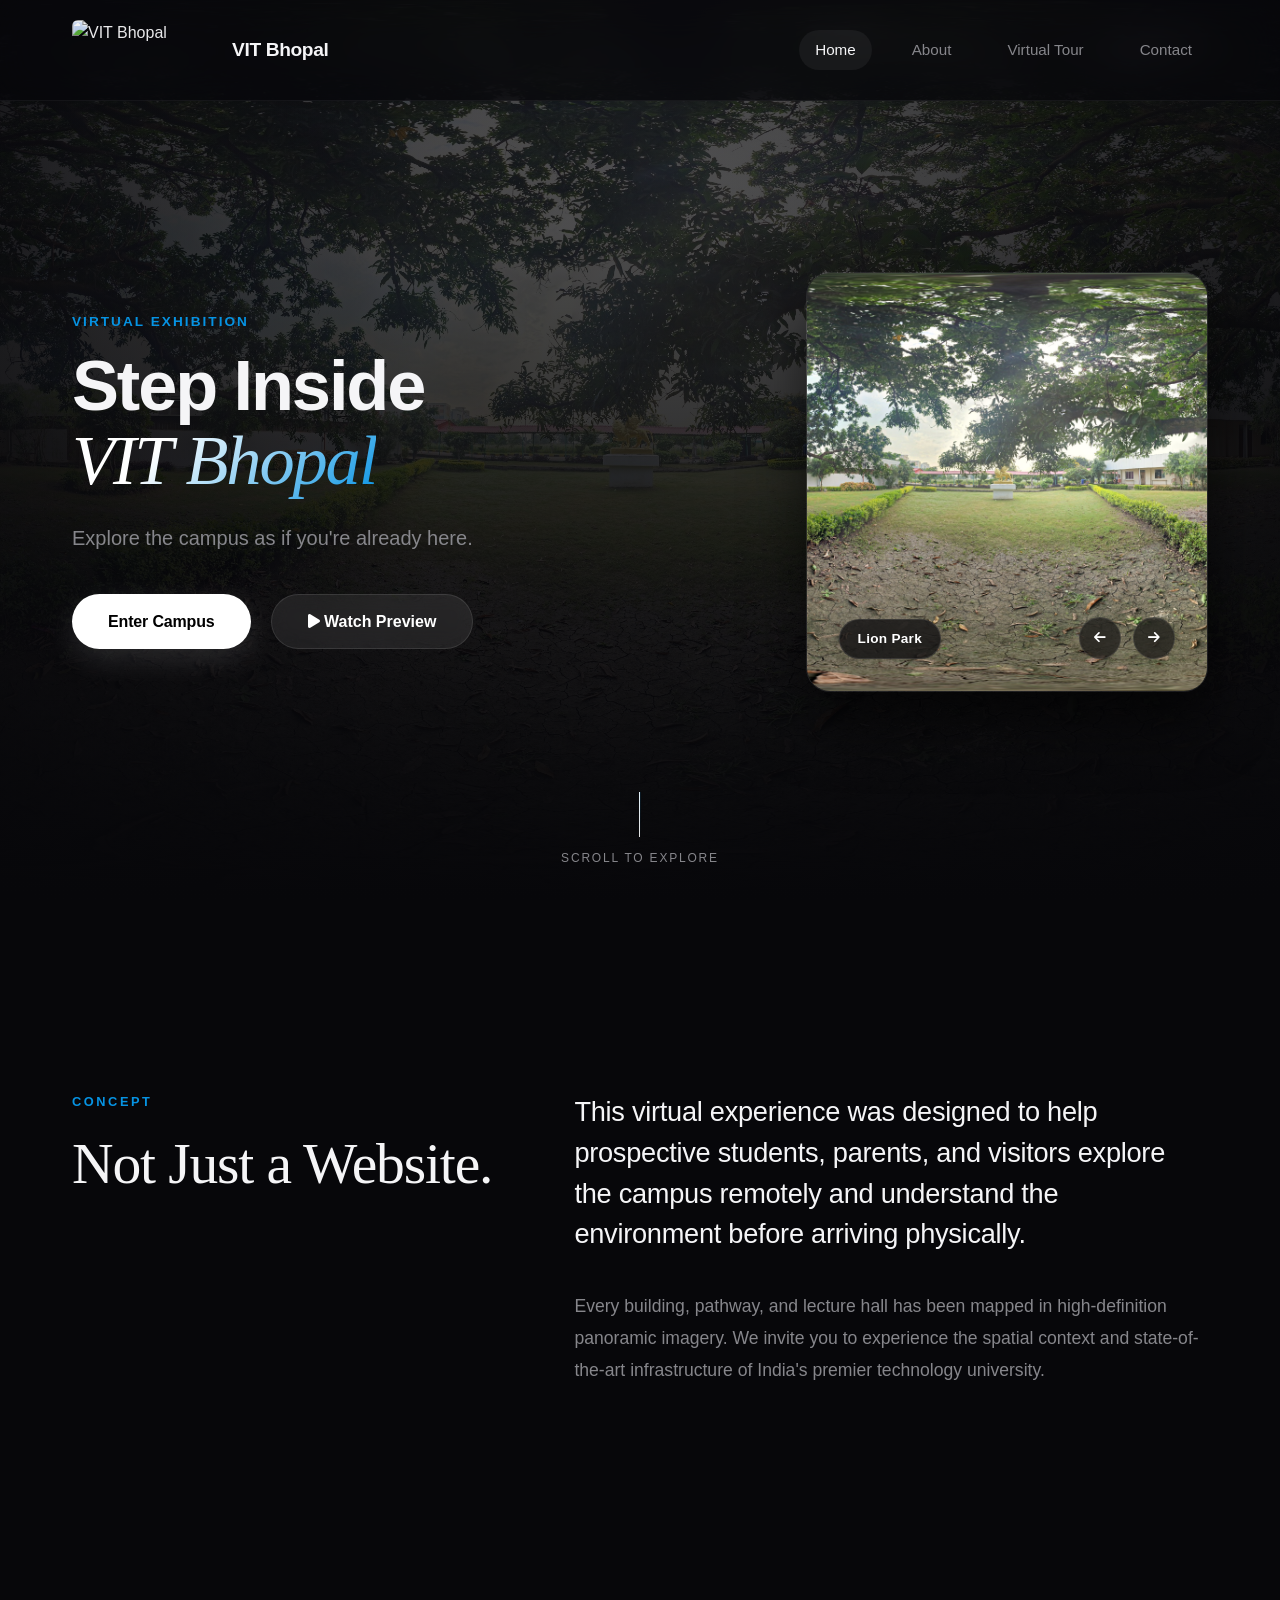
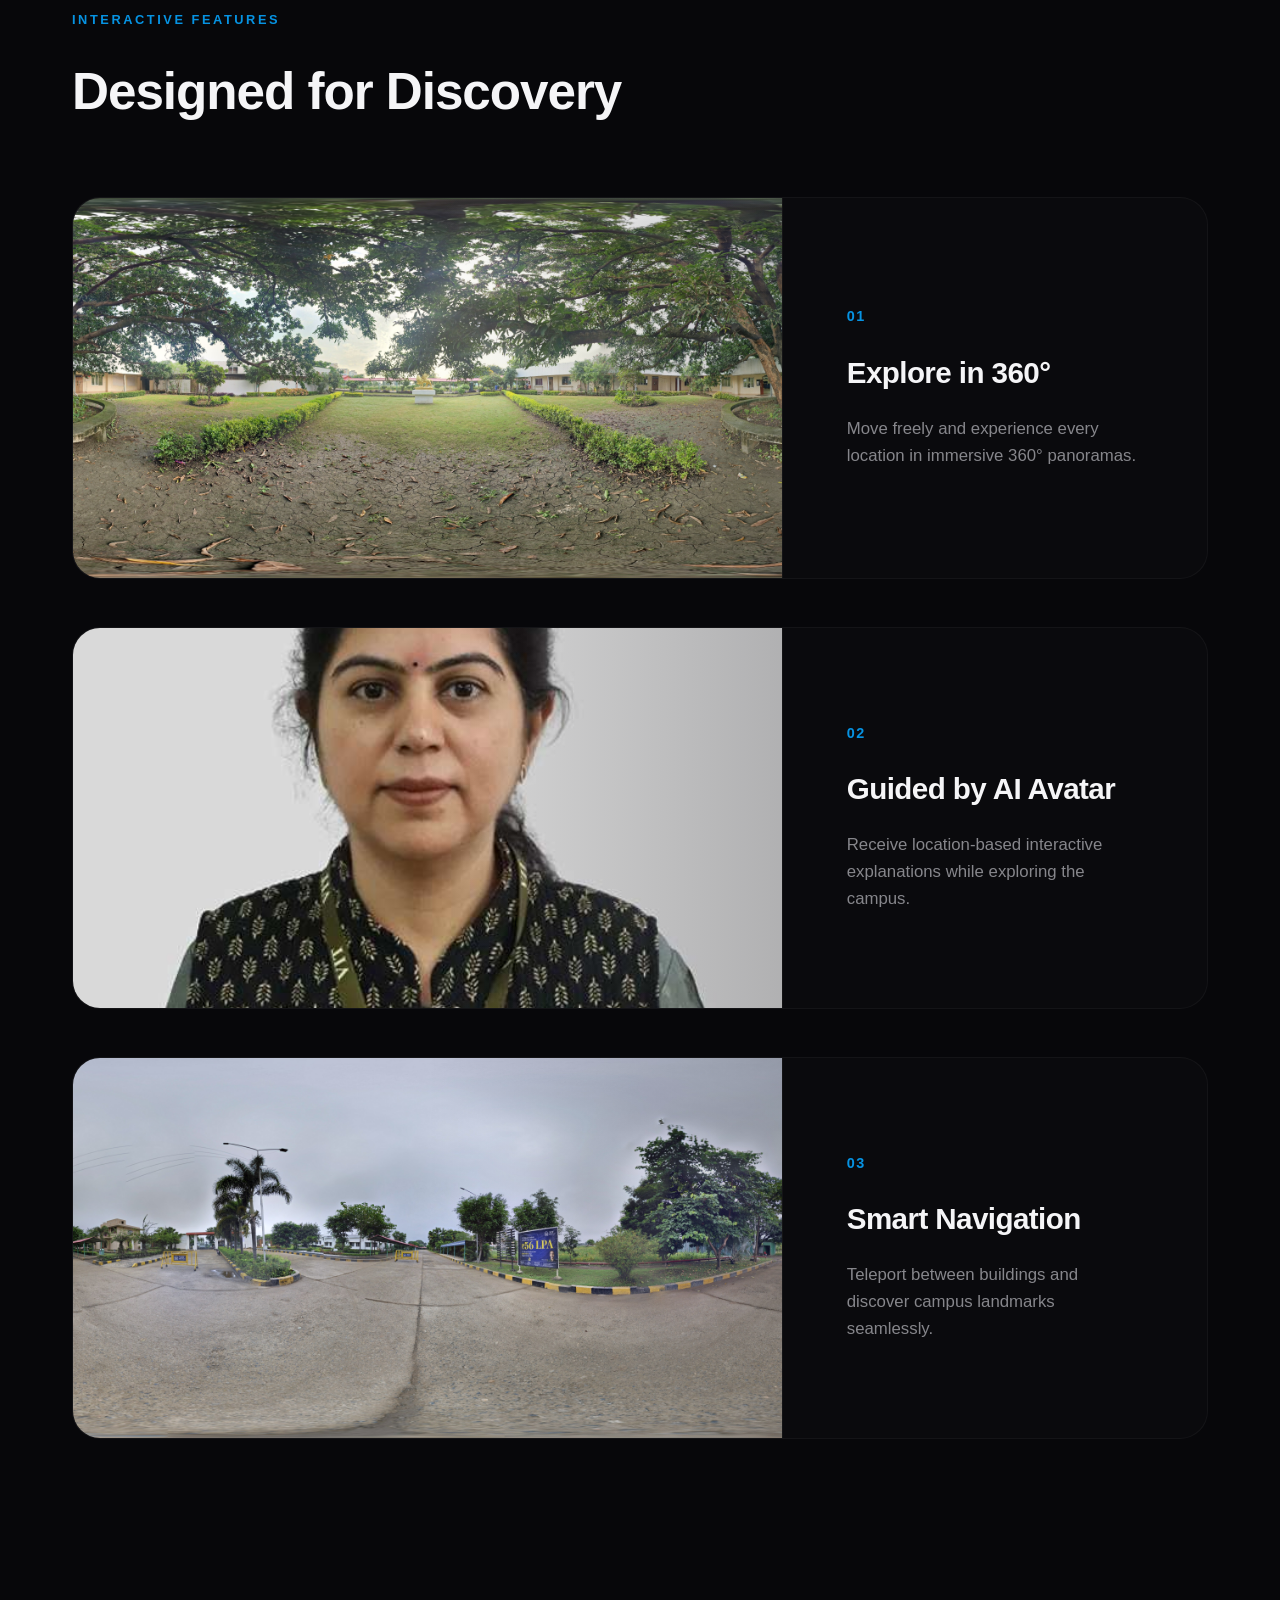
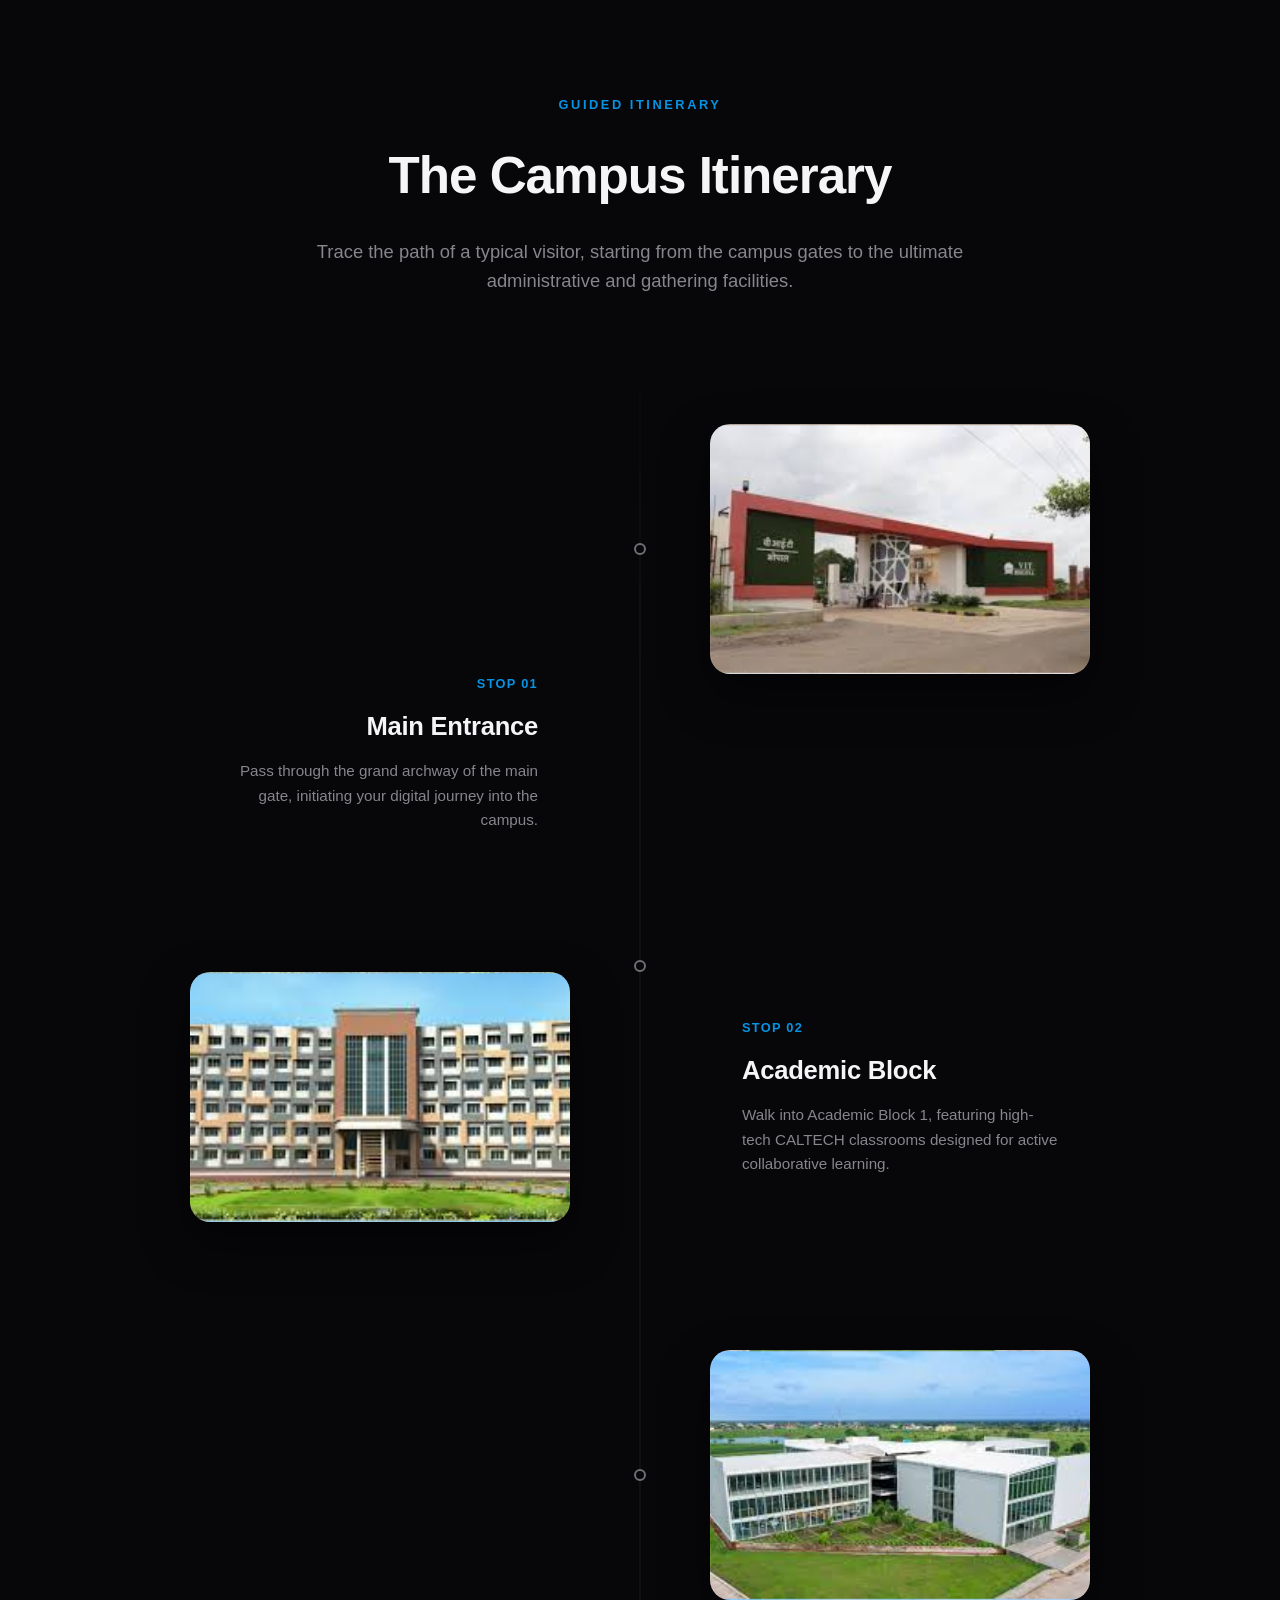
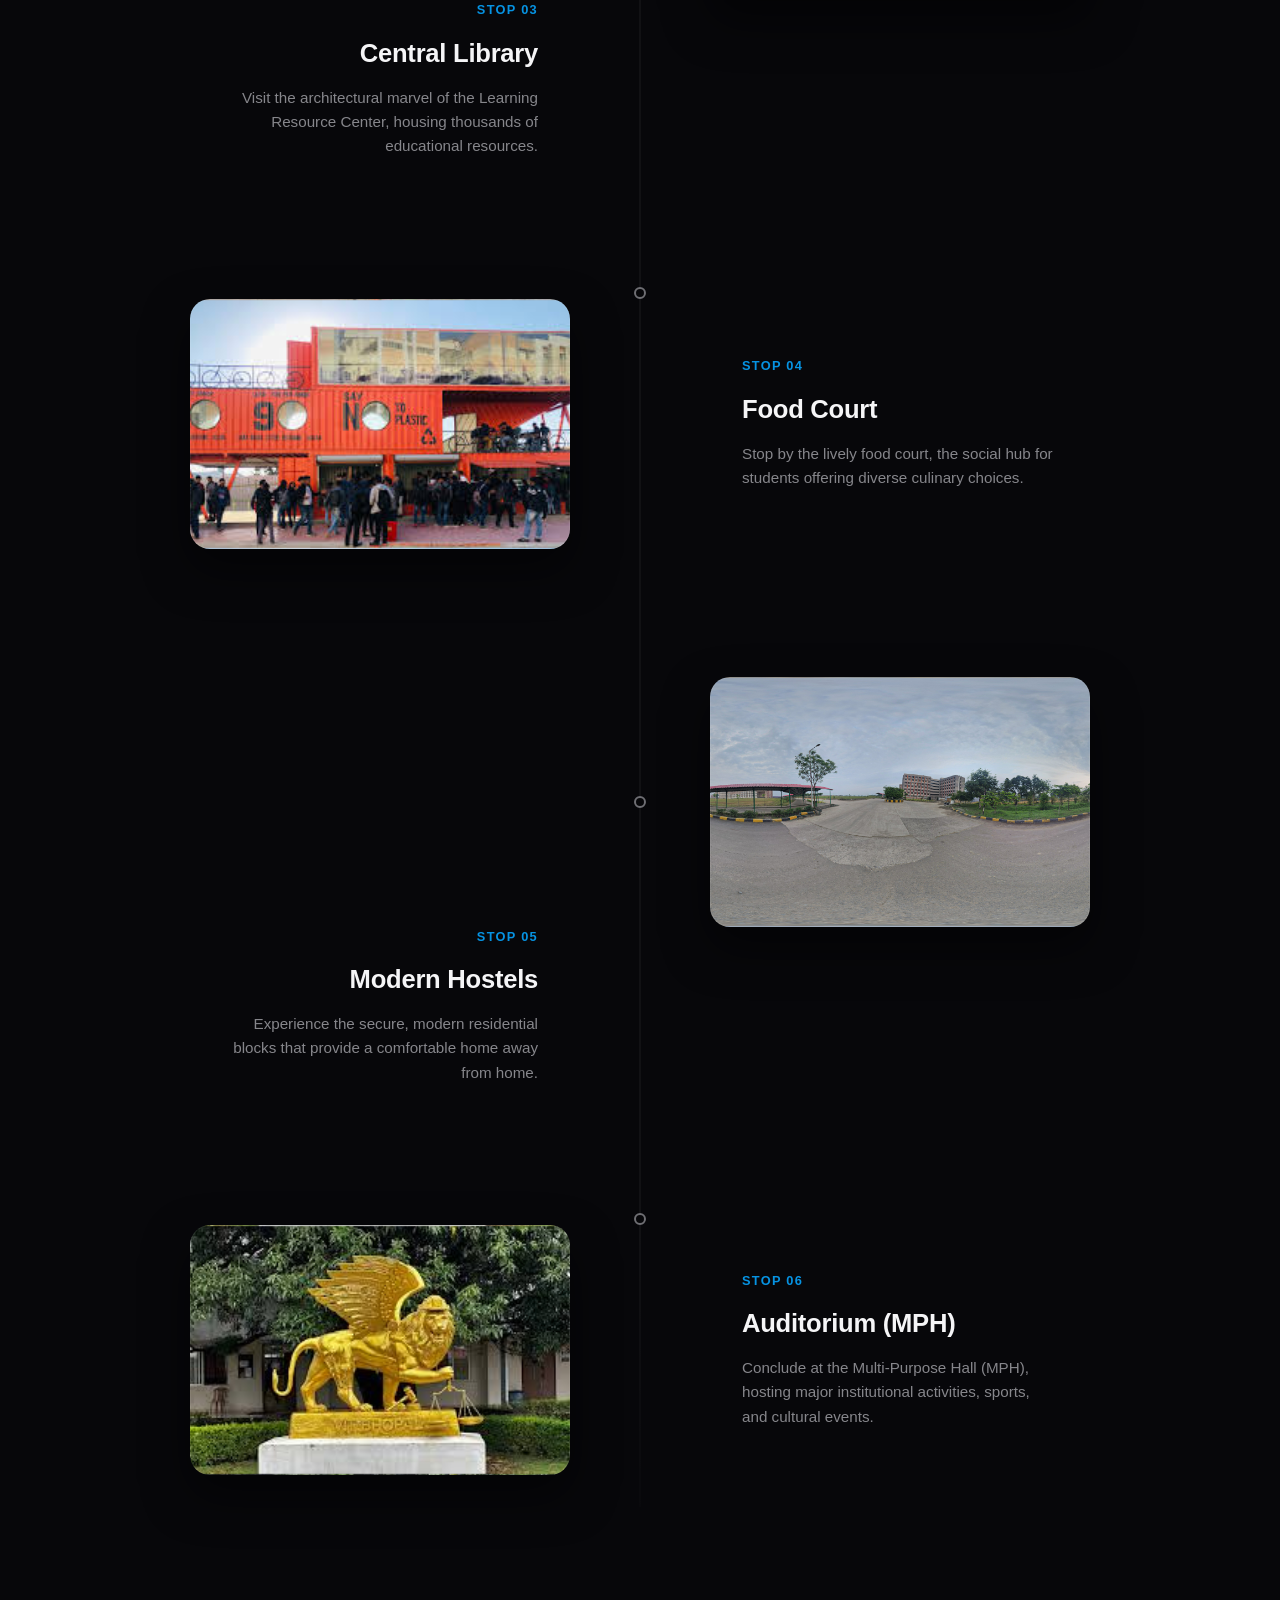
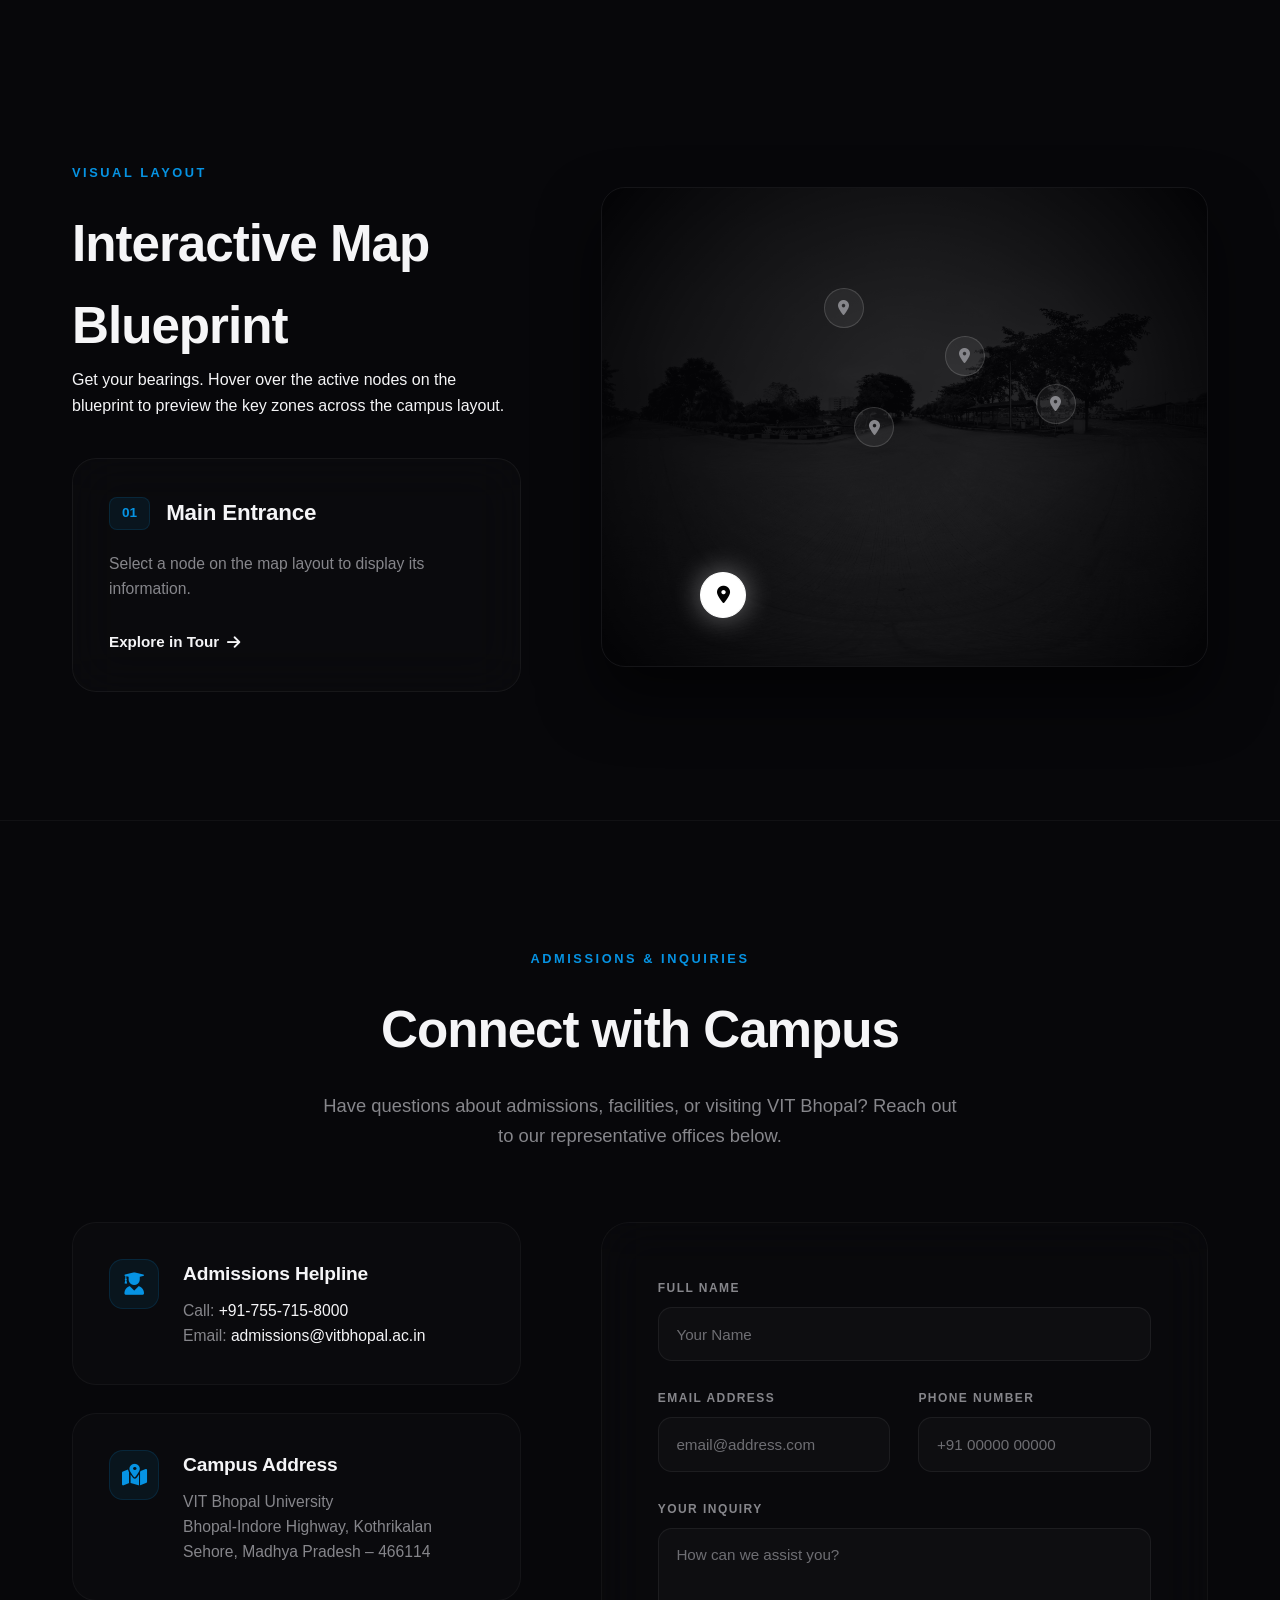
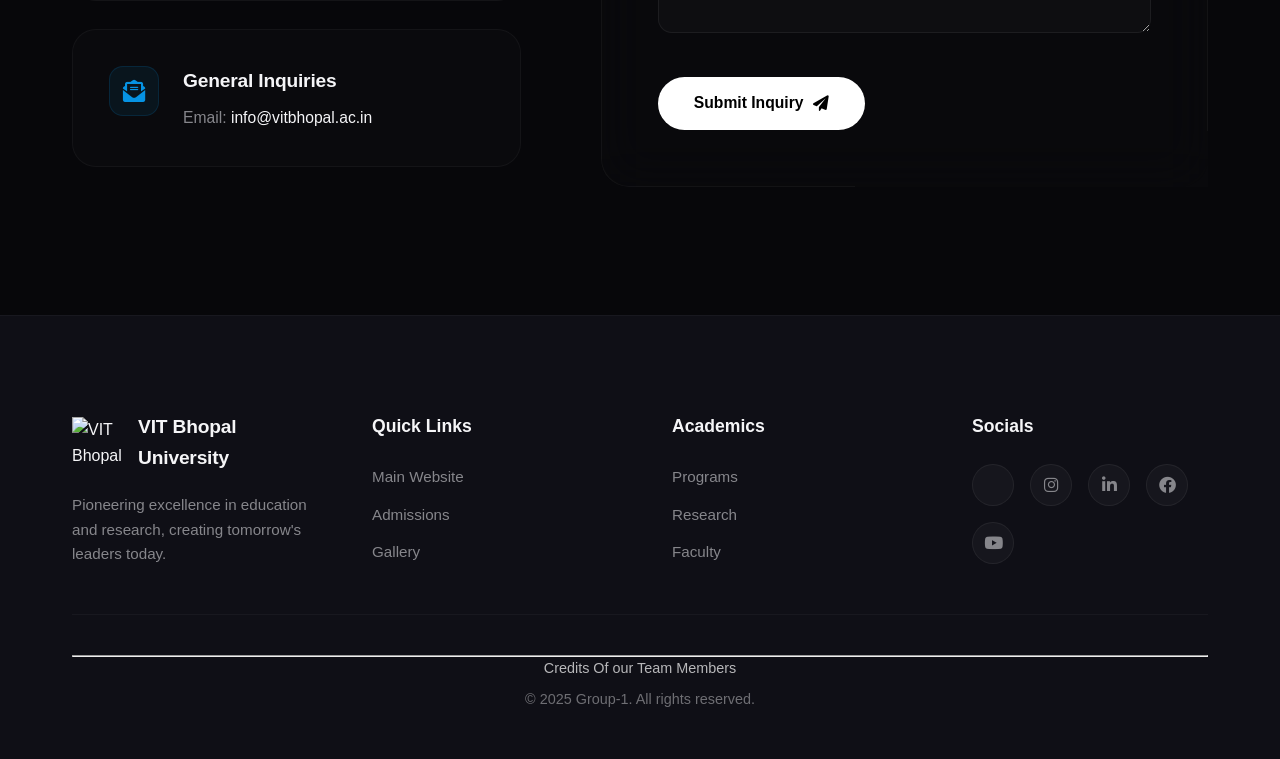
==== commit 06d5c774: "Fix Brave browser layout, remove green screen video, and encode URLs" ====
--- a/index.html
+++ b/index.html
@@ -51,11 +51,9 @@
 
     <!-- Hero Section -->
     <section class="hero" id="home">
-        <!-- Cinematic Background Video -->
-        <div class="hero-video-container">
-            <video class="hero-video-bg" autoplay loop muted playsinline poster="tour-project/main mid.jpg">
-                <source src="tour-project/videos/Video Project 1 (1).mp4" type="video/mp4">
-            </video>
+        <!-- Cinematic Background Image (Replacing green screen video) -->
+        <div class="hero-image-container">
+            <div class="hero-bg-image" style="background-image: url('tour-project/lion%20park.jpg')"></div>
             <div class="hero-overlay"></div>
         </div>
         
@@ -68,7 +66,6 @@
                 <p class="hero-subtext">Explore the campus as if you're already here.</p>
                 <div class="hero-ctas">
                     <button class="btn-primary" id="startTourBtn">
-                        <span class="btn-ripple"></span>
                         Enter Campus
                     </button>
                     <button class="btn-secondary" id="watchPreviewBtn">
@@ -77,19 +74,19 @@
                 </div>
             </div>
 
-            <!-- Tour Showcase Screenshots (Replacing old stat cards) -->
+            <!-- Tour Showcase Screenshots -->
             <div class="hero-showcase">
                 <div class="showcase-track">
-                    <div class="showcase-item active" style="background-image: url('tour-project/lion park.jpg')">
+                    <div class="showcase-item active" style="background-image: url('tour-project/lion%20park.jpg')">
                         <span class="showcase-tag">Lion Park</span>
                     </div>
-                    <div class="showcase-item" style="background-image: url('tour-project/ab2 main .jpeg')">
+                    <div class="showcase-item" style="background-image: url('tour-project/ab2%20main%20.jpeg')">
                         <span class="showcase-tag">Academic Block 2</span>
                     </div>
-                    <div class="showcase-item" style="background-image: url('tour-project/lc 5.jpg')">
+                    <div class="showcase-item" style="background-image: url('tour-project/lc%205.jpg')">
                         <span class="showcase-tag">Learning Center</span>
                     </div>
-                    <div class="showcase-item" style="background-image: url('tour-project/all path.jpg')">
+                    <div class="showcase-item" style="background-image: url('tour-project/all%20path.jpg')">
                         <span class="showcase-tag">Campus Walkway</span>
                     </div>
                 </div>
@@ -132,7 +129,7 @@
             <div class="horizontal-cards-grid">
                 <!-- Card 1 -->
                 <div class="horizontal-card animate-on-scroll">
-                    <div class="card-image-box" style="background-image: url('tour-project/lion park.jpg')">
+                    <div class="card-image-box" style="background-image: url('tour-project/lion%20park.jpg')">
                         <div class="card-image-overlay"></div>
                     </div>
                     <div class="card-content-box">
@@ -156,7 +153,7 @@
 
                 <!-- Card 3 -->
                 <div class="horizontal-card animate-on-scroll">
-                    <div class="card-image-box" style="background-image: url('tour-project/all path.jpg')">
+                    <div class="card-image-box" style="background-image: url('tour-project/all%20path.jpg')">
                         <div class="card-image-overlay"></div>
                     </div>
                     <div class="card-content-box">
@@ -185,7 +182,7 @@
                 <!-- Step 1 -->
                 <div class="timeline-step animate-on-scroll">
                     <div class="timeline-marker"></div>
-                    <div class="timeline-image" style="background-image: url('tour-project/MAIN ENTER.jpeg')"></div>
+                    <div class="timeline-image" style="background-image: url('tour-project/MAIN%20ENTER.jpeg')"></div>
                     <div class="timeline-content">
                         <span class="step-meta">Stop 01</span>
                         <h3>Main Entrance</h3>
@@ -207,7 +204,7 @@
                 <!-- Step 3 -->
                 <div class="timeline-step animate-on-scroll">
                     <div class="timeline-marker"></div>
-                    <div class="timeline-image" style="background-image: url('tour-project/ARCH PIC.jpeg')"></div>
+                    <div class="timeline-image" style="background-image: url('tour-project/ARCH%20PIC.jpeg')"></div>
                     <div class="timeline-content">
                         <span class="step-meta">Stop 03</span>
                         <h3>Central Library</h3>
@@ -229,7 +226,7 @@
                 <!-- Step 5 -->
                 <div class="timeline-step animate-on-scroll">
                     <div class="timeline-marker"></div>
-                    <div class="timeline-image" style="background-image: url('tour-project/hostel start 1.jpg')"></div>
+                    <div class="timeline-image" style="background-image: url('tour-project/hostel%20start%201.jpg')"></div>
                     <div class="timeline-content">
                         <span class="step-meta">Stop 05</span>
                         <h3>Modern Hostels</h3>
@@ -274,7 +271,7 @@
                 <div class="map-visual-box animate-on-scroll">
                     <div class="blueprint-container">
                         <!-- Blueprint Map Image/SVG Background -->
-                        <div class="blueprint-bg" style="background-image: url('tour-project/main mid.jpg')">
+                        <div class="blueprint-bg" style="background-image: url('tour-project/main%20mid.jpg')">
                             <div class="blueprint-overlay"></div>
                         </div>
                         
@@ -438,7 +435,7 @@
             <button class="modal-close" id="modalCloseBtn"><i class="fa-solid fa-xmark"></i></button>
             <div class="video-wrapper">
                 <video id="previewVideo" controls>
-                    <source src="tour-project/videos/Video Project 1 (1).mp4" type="video/mp4">
+                    <source src="tour-project/videos/Video%20Project%201%20(1).mp4" type="video/mp4">
                     Your browser does not support the video tag.
                 </video>
             </div>
--- a/style.css
+++ b/style.css
@@ -0,0 +1,1397 @@
+/* Reset and Base Styles */
+* {
+    margin: 0;
+    padding: 0;
+    box-sizing: border-box;
+}
+
+:root {
+    /* Colors - Apple & Nothing.tech inspired */
+    --background: #07070a;
+    --surface: #0f0f16;
+    --surface-light: #161622;
+    --primary: #0693e3;
+    --primary-dark: #0578b8;
+    --accent: #06b6d4;
+    --text-primary: #f5f5f7;
+    --text-secondary: #86868b;
+    --text-muted: #6e6e73;
+    --border: rgba(255, 255, 255, 0.08);
+    --glass: rgba(255, 255, 255, 0.03);
+    --glass-border: rgba(255, 255, 255, 0.06);
+    
+    /* Transitions */
+    --transition: all 0.4s cubic-bezier(0.25, 1, 0.5, 1);
+    --transition-fast: all 0.2s cubic-bezier(0.25, 1, 0.5, 1);
+    --transition-slow: all 0.8s cubic-bezier(0.25, 1, 0.5, 1);
+}
+
+html {
+    scroll-behavior: smooth;
+}
+
+body {
+    font-family: 'Outfit', -apple-system, BlinkMacSystemFont, 'Segoe UI', Roboto, sans-serif;
+    background-color: var(--background);
+    color: var(--text-primary);
+    line-height: 1.6;
+    overflow-x: hidden;
+    -webkit-font-smoothing: antialiased;
+}
+
+/* Loading Screen */
+.loading-screen {
+    position: fixed;
+    top: 0;
+    left: 0;
+    width: 100%;
+    height: 100%;
+    background: var(--background);
+    display: flex;
+    flex-direction: column;
+    align-items: center;
+    justify-content: center;
+    z-index: 9999;
+    transition: opacity 0.5s ease, visibility 0.5s ease;
+}
+
+.loading-screen.hidden {
+    opacity: 0;
+    visibility: hidden;
+}
+
+.loading-spinner {
+    width: 48px;
+    height: 48px;
+    border: 2px solid rgba(6, 147, 227, 0.1);
+    border-radius: 50%;
+    border-top-color: var(--primary);
+    animation: spin 1s linear infinite;
+}
+
+.loading-text {
+    margin-top: 20px;
+    font-size: 0.95rem;
+    font-weight: 500;
+    letter-spacing: 0.05em;
+    color: var(--text-secondary);
+    text-transform: uppercase;
+}
+
+@keyframes spin {
+    to { transform: rotate(360deg); }
+}
+
+/* Navigation */
+.navbar {
+    position: fixed;
+    top: 0;
+    left: 0;
+    width: 100%;
+    padding: 1.25rem 0;
+    background: rgba(7, 7, 10, 0.7);
+    backdrop-filter: blur(20px);
+    -webkit-backdrop-filter: blur(20px);
+    border-bottom: 1px solid rgba(255, 255, 255, 0.05);
+    z-index: 1000;
+    transition: var(--transition);
+}
+
+.navbar.scrolled {
+    background: rgba(7, 7, 10, 0.92);
+    padding: 0.85rem 0;
+    border-bottom: 1px solid rgba(255, 255, 255, 0.08);
+}
+
+.nav-container {
+    max-width: 1200px;
+    margin: 0 auto;
+    padding: 0 2rem;
+    display: flex;
+    align-items: center;
+    justify-content: space-between;
+}
+
+.nav-logo {
+    display: flex;
+    align-items: center;
+    gap: 0.75rem;
+}
+
+.nav-logo img {
+    border-radius: 6px;
+    filter: brightness(0.95);
+}
+
+.nav-title {
+    font-size: 1.2rem;
+    font-weight: 700;
+    letter-spacing: -0.02em;
+    color: var(--text-primary);
+}
+
+.nav-menu {
+    display: flex;
+    gap: 1.5rem;
+    list-style: none;
+}
+
+.nav-link {
+    color: var(--text-secondary);
+    text-decoration: none;
+    font-weight: 500;
+    font-size: 0.95rem;
+    padding: 0.5rem 1rem;
+    border-radius: 50px;
+    transition: var(--transition);
+}
+
+.nav-link:hover,
+.nav-link.active {
+    color: var(--text-primary);
+    background: rgba(255, 255, 255, 0.05);
+}
+
+.nav-toggle {
+    display: none;
+    flex-direction: column;
+    gap: 5px;
+    cursor: pointer;
+}
+
+.nav-toggle span {
+    width: 22px;
+    height: 2px;
+    background: var(--text-primary);
+    transition: var(--transition);
+}
+
+/* Container */
+.container {
+    max-width: 1200px;
+    margin: 0 auto;
+    padding: 0 2rem;
+}
+
+/* Hero Section */
+.hero {
+    position: relative;
+    min-height: 100vh;
+    display: flex;
+    align-items: center;
+    justify-content: center;
+    overflow: hidden;
+    padding: 8rem 0 4rem;
+}
+
+.hero-image-container {
+    position: absolute;
+    top: 0;
+    left: 0;
+    width: 100%;
+    height: 100%;
+    z-index: -1;
+    overflow: hidden;
+}
+
+.hero-bg-image {
+    width: 100%;
+    height: 100%;
+    background-size: cover;
+    background-position: center;
+    opacity: 0.65;
+    transform: scale(1.02);
+}
+
+.hero-overlay {
+    position: absolute;
+    top: 0;
+    left: 0;
+    width: 100%;
+    height: 100%;
+    background: linear-gradient(to bottom, 
+        rgba(7, 7, 10, 0.4) 0%, 
+        rgba(7, 7, 10, 0.8) 60%, 
+        rgba(7, 7, 10, 1) 100%),
+        radial-gradient(circle at center, transparent 30%, rgba(7, 7, 10, 0.85) 100%);
+    z-index: 1;
+}
+
+.hero-content {
+    position: relative;
+    z-index: 2;
+    max-width: 1200px;
+    width: 100%;
+    padding: 0 2rem;
+    display: grid;
+    grid-template-columns: 1.25fr 0.75fr;
+    gap: 4rem;
+    align-items: center;
+}
+
+.hero-text-wrapper {
+    text-align: left;
+}
+
+.eyebrow {
+    display: block;
+    font-size: 0.85rem;
+    font-weight: 600;
+    text-transform: uppercase;
+    letter-spacing: 0.15em;
+    color: var(--primary);
+    margin-bottom: 1.25rem;
+}
+
+.hero-headline {
+    font-size: clamp(2.8rem, 5.5vw, 4.8rem);
+    font-weight: 800;
+    line-height: 1.05;
+    letter-spacing: -0.03em;
+    color: var(--text-primary);
+    margin-bottom: 1.5rem;
+}
+
+.highlight-serif {
+    font-family: 'Playfair Display', Georgia, serif;
+    font-weight: 400;
+    font-style: italic;
+    background: linear-gradient(135deg, #fff 30%, var(--primary) 100%);
+    -webkit-background-clip: text;
+    -webkit-text-fill-color: transparent;
+}
+
+.hero-subtext {
+    font-size: 1.25rem;
+    color: var(--text-secondary);
+    margin-bottom: 2.5rem;
+    max-width: 520px;
+    font-weight: 400;
+}
+
+.hero-ctas {
+    display: flex;
+    gap: 1.25rem;
+}
+
+.btn-primary {
+    background: #fff;
+    color: #000;
+    padding: 1.1rem 2.25rem;
+    border-radius: 50px;
+    font-weight: 600;
+    font-size: 1rem;
+    letter-spacing: -0.01em;
+    border: none;
+    cursor: pointer;
+    box-shadow: 0 10px 30px rgba(255, 255, 255, 0.12);
+    transition: var(--transition);
+}
+
+.btn-primary:hover {
+    transform: translateY(-2px);
+    box-shadow: 0 15px 40px rgba(255, 255, 255, 0.22);
+    background: #f5f5f7;
+}
+
+.btn-secondary {
+    background: rgba(255, 255, 255, 0.08);
+    color: #fff;
+    padding: 1.1rem 2.25rem;
+    border-radius: 50px;
+    font-weight: 600;
+    font-size: 1rem;
+    border: 1px solid rgba(255, 255, 255, 0.1);
+    cursor: pointer;
+    backdrop-filter: blur(10px);
+    -webkit-backdrop-filter: blur(10px);
+    transition: var(--transition);
+}
+
+.btn-secondary:hover {
+    background: rgba(255, 255, 255, 0.15);
+    border-color: rgba(255, 255, 255, 0.25);
+    transform: translateY(-2px);
+}
+
+/* Showcase Grid */
+.hero-showcase {
+    position: relative;
+    width: 100%;
+    height: 420px;
+    border-radius: 24px;
+    overflow: hidden;
+    box-shadow: 0 30px 60px rgba(0, 0, 0, 0.65);
+    border: 1px solid rgba(255, 255, 255, 0.08);
+}
+
+.showcase-track {
+    width: 100%;
+    height: 100%;
+    position: relative;
+}
+
+.showcase-item {
+    position: absolute;
+    top: 0;
+    left: 0;
+    width: 100%;
+    height: 100%;
+    background-size: cover;
+    background-position: center;
+    opacity: 0;
+    visibility: hidden;
+    transition: opacity 0.8s cubic-bezier(0.4, 0, 0.2, 1), transform 0.8s ease, visibility 0.8s;
+    transform: scale(1.06);
+}
+
+.showcase-item.active {
+    opacity: 1;
+    visibility: visible;
+    transform: scale(1);
+}
+
+.showcase-tag {
+    position: absolute;
+    bottom: 2rem;
+    left: 2rem;
+    background: rgba(7, 7, 10, 0.7);
+    backdrop-filter: blur(15px);
+    -webkit-backdrop-filter: blur(15px);
+    padding: 0.5rem 1.1rem;
+    border-radius: 50px;
+    font-size: 0.85rem;
+    font-weight: 600;
+    color: #fff;
+    border: 1px solid rgba(255, 255, 255, 0.1);
+    letter-spacing: 0.02em;
+}
+
+.showcase-nav {
+    position: absolute;
+    bottom: 2rem;
+    right: 2rem;
+    display: flex;
+    gap: 0.75rem;
+    z-index: 10;
+}
+
+.showcase-arrow {
+    width: 42px;
+    height: 42px;
+    border-radius: 50%;
+    background: rgba(7, 7, 10, 0.6);
+    border: 1px solid rgba(255, 255, 255, 0.1);
+    color: #fff;
+    display: flex;
+    align-items: center;
+    justify-content: center;
+    cursor: pointer;
+    transition: var(--transition-fast);
+    backdrop-filter: blur(15px);
+    -webkit-backdrop-filter: blur(15px);
+}
+
+.showcase-arrow:hover {
+    background: #fff;
+    color: #000;
+    transform: scale(1.05);
+}
+
+/* Scroll indicator */
+.scroll-prompt {
+    position: absolute;
+    bottom: 2rem;
+    left: 50%;
+    transform: translateX(-50%);
+    display: flex;
+    flex-direction: column;
+    align-items: center;
+    gap: 0.75rem;
+    cursor: pointer;
+    z-index: 10;
+}
+
+.scroll-line {
+    width: 1px;
+    height: 45px;
+    background: linear-gradient(to bottom, var(--primary), transparent);
+    position: relative;
+    overflow: hidden;
+}
+
+.scroll-line::after {
+    content: '';
+    position: absolute;
+    top: 0;
+    left: 0;
+    width: 100%;
+    height: 100%;
+    background: #fff;
+    animation: scrollScroll 2.2s cubic-bezier(0.4, 0, 0.2, 1) infinite;
+}
+
+@keyframes scrollScroll {
+    0% { transform: translateY(-100%); }
+    80%, 100% { transform: translateY(100%); }
+}
+
+.scroll-text {
+    font-size: 0.75rem;
+    text-transform: uppercase;
+    letter-spacing: 0.15em;
+    color: var(--text-secondary);
+}
+
+/* Section Common */
+section {
+    position: relative;
+    padding: 8rem 0;
+}
+
+.section-tag {
+    font-size: 0.8rem;
+    font-weight: 600;
+    text-transform: uppercase;
+    letter-spacing: 0.2em;
+    color: var(--primary);
+    display: block;
+    margin-bottom: 1.25rem;
+}
+
+/* Storytelling Section */
+.storytelling-section {
+    background: var(--background);
+    padding: 12rem 0 6rem;
+}
+
+.story-grid {
+    display: grid;
+    grid-template-columns: 0.8fr 1.2fr;
+    gap: 5rem;
+    align-items: start;
+}
+
+.editorial-title {
+    font-family: 'Playfair Display', Georgia, serif;
+    font-size: clamp(2.2rem, 4.5vw, 3.8rem);
+    font-weight: 400;
+    line-height: 1.1;
+    letter-spacing: -0.02em;
+    color: var(--text-primary);
+}
+
+.story-body {
+    display: flex;
+    flex-direction: column;
+    gap: 2.25rem;
+}
+
+.lead-text {
+    font-size: clamp(1.25rem, 2.5vw, 1.7rem);
+    line-height: 1.5;
+    color: var(--text-primary);
+    font-weight: 300;
+    letter-spacing: -0.01em;
+}
+
+.supporting-text {
+    font-size: 1.1rem;
+    color: var(--text-secondary);
+    line-height: 1.8;
+}
+
+/* Immersive Preview Section */
+.immersive-preview-section {
+    background: var(--background);
+}
+
+.section-tag-wrapper {
+    margin-bottom: 4rem;
+}
+
+.section-tag-wrapper.align-center {
+    text-align: center;
+}
+
+.section-title {
+    font-size: clamp(2rem, 4vw, 3.2rem);
+    font-weight: 700;
+    letter-spacing: -0.02em;
+    color: var(--text-primary);
+}
+
+.section-intro {
+    font-size: 1.15rem;
+    color: var(--text-secondary);
+    max-width: 650px;
+    margin: 1.25rem auto 0;
+    line-height: 1.6;
+}
+
+.horizontal-cards-grid {
+    display: flex;
+    flex-direction: column;
+    gap: 3rem;
+}
+
+.horizontal-card {
+    display: grid;
+    grid-template-columns: 1.25fr 0.75fr;
+    background: rgba(255, 255, 255, 0.015);
+    border: 1px solid rgba(255, 255, 255, 0.04);
+    border-radius: 28px;
+    overflow: hidden;
+    transition: var(--transition-slow);
+}
+
+.horizontal-card:hover {
+    transform: translateY(-4px);
+    background: rgba(255, 255, 255, 0.035);
+    border-color: rgba(255, 255, 255, 0.09);
+}
+
+.card-image-box {
+    height: 380px;
+    background-size: cover;
+    background-position: center;
+    position: relative;
+    overflow: hidden;
+}
+
+.card-image-overlay {
+    position: absolute;
+    top: 0;
+    left: 0;
+    width: 100%;
+    height: 100%;
+    background: linear-gradient(to right, transparent 50%, rgba(15, 15, 22, 0.2) 100%);
+}
+
+.card-content-box {
+    padding: 4rem;
+    display: flex;
+    flex-direction: column;
+    justify-content: center;
+    border-left: 1px solid rgba(255, 255, 255, 0.04);
+}
+
+.card-num {
+    font-size: 0.9rem;
+    font-weight: 700;
+    color: var(--primary);
+    margin-bottom: 1.25rem;
+    display: block;
+    letter-spacing: 0.1em;
+}
+
+.card-heading {
+    font-size: 1.85rem;
+    font-weight: 600;
+    margin-bottom: 1.25rem;
+    letter-spacing: -0.02em;
+}
+
+.card-desc {
+    color: var(--text-secondary);
+    font-size: 1.05rem;
+    line-height: 1.6;
+}
+
+/* Timeline Section */
+.journey-timeline-section {
+    background: var(--background);
+}
+
+.timeline-container {
+    position: relative;
+    max-width: 900px;
+    margin: 6rem auto 0;
+    padding: 2rem 0;
+}
+
+.timeline-progress-line {
+    position: absolute;
+    top: 0;
+    left: 50%;
+    transform: translateX(-50%);
+    width: 1px;
+    height: 100%;
+    background: linear-gradient(to bottom, 
+        rgba(255,255,255,0.02) 0%, 
+        var(--border) 10%, 
+        var(--border) 90%, 
+        rgba(255,255,255,0.02) 100%);
+}
+
+.timeline-step {
+    display: grid;
+    grid-template-columns: 1fr 140px 1fr;
+    align-items: center;
+    margin-bottom: 8rem;
+    position: relative;
+    z-index: 2;
+}
+
+.timeline-step:last-child {
+    margin-bottom: 0;
+}
+
+.timeline-step:nth-child(even) .timeline-image {
+    grid-column: 3;
+}
+
+.timeline-step:nth-child(even) .timeline-content {
+    grid-column: 1;
+    text-align: right;
+}
+
+.timeline-step:nth-child(odd) .timeline-image {
+    grid-column: 1;
+}
+
+.timeline-step:nth-child(odd) .timeline-content {
+    grid-column: 3;
+    text-align: left;
+}
+
+.timeline-marker {
+    grid-column: 2;
+    justify-self: center;
+    width: 12px;
+    height: 12px;
+    border-radius: 50%;
+    background: var(--background);
+    border: 2px solid var(--text-muted);
+    transition: var(--transition-fast);
+}
+
+.timeline-step:hover .timeline-marker {
+    background: var(--primary);
+    border-color: #fff;
+    box-shadow: 0 0 15px var(--primary);
+    transform: scale(1.4);
+}
+
+.timeline-image {
+    width: 100%;
+    height: 250px;
+    border-radius: 20px;
+    background-size: cover;
+    background-position: center;
+    border: 1px solid rgba(255,255,255,0.06);
+    box-shadow: 0 20px 45px rgba(0,0,0,0.5);
+    transition: var(--transition);
+}
+
+.timeline-step:hover .timeline-image {
+    transform: translateY(-6px);
+    border-color: rgba(255,255,255,0.15);
+}
+
+.timeline-content {
+    padding: 0 2rem;
+}
+
+.step-meta {
+    font-size: 0.8rem;
+    font-weight: 700;
+    color: var(--primary);
+    text-transform: uppercase;
+    letter-spacing: 0.1em;
+    display: block;
+    margin-bottom: 0.75rem;
+}
+
+.timeline-content h3 {
+    font-size: 1.6rem;
+    font-weight: 600;
+    margin-bottom: 0.75rem;
+    letter-spacing: -0.01em;
+}
+
+.timeline-content p {
+    color: var(--text-secondary);
+    line-height: 1.6;
+    font-size: 0.95rem;
+}
+
+/* Interactive Map Section */
+.interactive-map-section {
+    background: var(--background);
+}
+
+.map-grid {
+    display: grid;
+    grid-template-columns: 0.85fr 1.15fr;
+    gap: 5rem;
+    align-items: center;
+}
+
+.map-detail-card {
+    background: rgba(255,255,255,0.015);
+    border: 1px solid rgba(255,255,255,0.05);
+    border-radius: 24px;
+    padding: 2.25rem;
+    margin-top: 2.5rem;
+    backdrop-filter: blur(25px);
+    -webkit-backdrop-filter: blur(25px);
+    transition: var(--transition);
+}
+
+.detail-card-header {
+    display: flex;
+    align-items: center;
+    gap: 1rem;
+    margin-bottom: 1.25rem;
+}
+
+.detail-number {
+    font-size: 0.85rem;
+    font-weight: 700;
+    color: var(--primary);
+    background: rgba(6, 147, 227, 0.08);
+    padding: 0.3rem 0.75rem;
+    border-radius: 8px;
+    border: 1px solid rgba(6, 147, 227, 0.15);
+}
+
+.detail-title {
+    font-size: 1.4rem;
+    font-weight: 600;
+    letter-spacing: -0.01em;
+}
+
+.detail-description {
+    color: var(--text-secondary);
+    font-size: 0.98rem;
+    line-height: 1.6;
+    margin-bottom: 1.75rem;
+}
+
+.btn-detail-explore {
+    display: inline-flex;
+    align-items: center;
+    gap: 0.5rem;
+    color: var(--text-primary);
+    text-decoration: none;
+    font-weight: 600;
+    font-size: 0.95rem;
+    transition: var(--transition-fast);
+}
+
+.btn-detail-explore:hover {
+    color: var(--primary);
+}
+
+.btn-detail-explore i {
+    transition: transform 0.35s ease;
+}
+
+.btn-detail-explore:hover i {
+    transform: translateX(4px);
+}
+
+.blueprint-container {
+    position: relative;
+    width: 100%;
+    height: 480px;
+    border-radius: 24px;
+    overflow: hidden;
+    border: 1px solid rgba(255, 255, 255, 0.06);
+    box-shadow: 0 30px 60px rgba(0, 0, 0, 0.6);
+}
+
+.blueprint-bg {
+    width: 100%;
+    height: 100%;
+    background-size: cover;
+    background-position: center;
+    filter: grayscale(100%) contrast(110%) brightness(0.6);
+    opacity: 0.3;
+    transition: var(--transition);
+}
+
+.blueprint-overlay {
+    position: absolute;
+    top: 0;
+    left: 0;
+    width: 100%;
+    height: 100%;
+    background: radial-gradient(circle at center, transparent 20%, var(--background) 100%),
+                rgba(6, 147, 227, 0.04);
+}
+
+.map-pin {
+    position: absolute;
+    width: 40px;
+    height: 40px;
+    background: rgba(255,255,255,0.06);
+    border: 1px solid rgba(255,255,255,0.15);
+    border-radius: 50%;
+    display: flex;
+    align-items: center;
+    justify-content: center;
+    color: var(--text-secondary);
+    cursor: pointer;
+    transform: translate(-50%, -50%);
+    transition: var(--transition-fast);
+    z-index: 5;
+}
+
+.map-pin i {
+    font-size: 0.95rem;
+}
+
+.map-pin:hover,
+.map-pin.active {
+    background: #fff;
+    color: #000;
+    border-color: #fff;
+    box-shadow: 0 0 25px rgba(255, 255, 255, 0.4);
+    transform: translate(-50%, -50%) scale(1.15);
+}
+
+.pin-pulse {
+    position: absolute;
+    top: -2px;
+    left: -2px;
+    right: -2px;
+    bottom: -2px;
+    border-radius: 50%;
+    border: 1px solid rgba(255,255,255,0.4);
+    opacity: 0;
+    transform: scale(1);
+    animation: pinPulse 2.2s infinite;
+    pointer-events: none;
+}
+
+@keyframes pinPulse {
+    0% { transform: scale(1); opacity: 0.8; }
+    100% { transform: scale(1.9); opacity: 0; }
+}
+
+/* Contact Section Redesign */
+.contact-redesign-section {
+    background: var(--background);
+    border-top: 1px solid rgba(255, 255, 255, 0.04);
+}
+
+.contact-layout-grid {
+    display: grid;
+    grid-template-columns: 0.85fr 1.15fr;
+    gap: 5rem;
+    margin-top: 4.5rem;
+}
+
+.admissions-info-cards {
+    display: flex;
+    flex-direction: column;
+    gap: 1.75rem;
+}
+
+.info-card {
+    background: rgba(255, 255, 255, 0.015);
+    border: 1px solid rgba(255, 255, 255, 0.04);
+    border-radius: 24px;
+    padding: 2.25rem;
+    display: flex;
+    gap: 1.5rem;
+    align-items: flex-start;
+    transition: var(--transition);
+}
+
+.info-card:hover {
+    background: rgba(255, 255, 255, 0.035);
+    border-color: rgba(255, 255, 255, 0.1);
+}
+
+.info-card-icon {
+    font-size: 1.4rem;
+    color: var(--primary);
+    background: rgba(6, 147, 227, 0.08);
+    width: 50px;
+    height: 50px;
+    border-radius: 14px;
+    display: flex;
+    align-items: center;
+    justify-content: center;
+    flex-shrink: 0;
+    border: 1px solid rgba(6, 147, 227, 0.15);
+}
+
+.info-card-text h3 {
+    font-size: 1.2rem;
+    font-weight: 600;
+    margin-bottom: 0.5rem;
+    letter-spacing: -0.01em;
+}
+
+.info-card-text p {
+    color: var(--text-secondary);
+    font-size: 0.98rem;
+    line-height: 1.6;
+}
+
+.info-card-text a {
+    color: var(--text-primary);
+    text-decoration: none;
+    transition: var(--transition-fast);
+}
+
+.info-card-text a:hover {
+    color: var(--primary);
+}
+
+.address-map-link {
+    text-decoration: none;
+}
+
+.contact-form-box {
+    background: rgba(255, 255, 255, 0.01);
+    border: 1px solid rgba(255, 255, 255, 0.04);
+    border-radius: 28px;
+    padding: 3.5rem;
+    backdrop-filter: blur(25px);
+    -webkit-backdrop-filter: blur(25px);
+}
+
+.premium-contact-form {
+    display: flex;
+    flex-direction: column;
+    gap: 1.75rem;
+}
+
+.form-row {
+    width: 100%;
+}
+
+.form-row.split {
+    display: grid;
+    grid-template-columns: 1fr 1fr;
+    gap: 1.75rem;
+}
+
+.form-field {
+    display: flex;
+    flex-direction: column;
+    gap: 0.55rem;
+}
+
+.form-field label {
+    font-size: 0.75rem;
+    text-transform: uppercase;
+    letter-spacing: 0.12em;
+    font-weight: 700;
+    color: var(--text-secondary);
+}
+
+.form-field input,
+.form-field textarea {
+    background: rgba(255, 255, 255, 0.025);
+    border: 1px solid rgba(255, 255, 255, 0.06);
+    border-radius: 14px;
+    padding: 1.1rem;
+    color: #fff;
+    font-family: inherit;
+    font-size: 0.95rem;
+    transition: var(--transition-fast);
+}
+
+.form-field input:focus,
+.form-field textarea:focus {
+    outline: none;
+    background: rgba(255, 255, 255, 0.045);
+    border-color: var(--primary);
+    box-shadow: 0 0 20px rgba(6, 147, 227, 0.12);
+}
+
+.form-field input::placeholder,
+.form-field textarea::placeholder {
+    color: var(--text-muted);
+}
+
+.btn-form-submit {
+    align-self: flex-start;
+    background: #fff;
+    color: #000;
+    border: none;
+    border-radius: 50px;
+    padding: 1.1rem 2.25rem;
+    font-weight: 600;
+    font-size: 0.98rem;
+    cursor: pointer;
+    display: inline-flex;
+    align-items: center;
+    gap: 0.6rem;
+    transition: var(--transition-fast);
+    margin-top: 1rem;
+}
+
+.btn-form-submit:hover {
+    background: var(--primary);
+    color: #fff;
+    transform: translateY(-2px);
+    box-shadow: 0 10px 25px rgba(6, 147, 227, 0.25);
+}
+
+/* Footer */
+.footer {
+    background: var(--surface);
+    border-top: 1px solid rgba(255, 255, 255, 0.04);
+    padding: 6rem 0 3rem;
+}
+
+.footer-content {
+    display: grid;
+    grid-template-columns: repeat(auto-fit, minmax(220px, 1fr));
+    gap: 4rem;
+    margin-bottom: 3rem;
+}
+
+.footer-logo {
+    display: flex;
+    align-items: center;
+    gap: 0.85rem;
+    margin-bottom: 1.25rem;
+}
+
+.footer-logo span {
+    font-size: 1.2rem;
+    font-weight: 700;
+    letter-spacing: -0.01em;
+}
+
+.footer-description {
+    color: var(--text-secondary);
+    line-height: 1.6;
+    font-size: 0.95rem;
+}
+
+.footer-section h3 {
+    font-size: 1.1rem;
+    font-weight: 600;
+    margin-bottom: 1.5rem;
+    color: var(--text-primary);
+}
+
+.footer-links {
+    list-style: none;
+    display: flex;
+    flex-direction: column;
+    gap: 0.75rem;
+}
+
+.footer-links a {
+    color: var(--text-secondary);
+    text-decoration: none;
+    font-size: 0.95rem;
+    transition: var(--transition-fast);
+}
+
+.footer-links a:hover {
+    color: var(--primary);
+}
+
+.footer-social {
+    display: flex;
+    gap: 1rem;
+    flex-wrap: wrap;
+}
+
+.footer-social a {
+    width: 42px;
+    height: 42px;
+    border-radius: 50%;
+    background: rgba(255, 255, 255, 0.03);
+    border: 1px solid rgba(255, 255, 255, 0.06);
+    display: flex;
+    align-items: center;
+    justify-content: center;
+    color: var(--text-secondary);
+    text-decoration: none;
+    font-size: 1.05rem;
+    transition: var(--transition-fast);
+}
+
+.footer-social a:hover {
+    background: #fff;
+    color: #000;
+    transform: translateY(-3px);
+}
+
+.footer-bottom {
+    border-top: 1px solid rgba(255, 255, 255, 0.04);
+    padding-top: 2.5rem;
+    text-align: center;
+    color: var(--text-muted);
+    font-size: 0.9rem;
+}
+
+/* Video Modal */
+.video-modal {
+    position: fixed;
+    top: 0;
+    left: 0;
+    width: 100%;
+    height: 100%;
+    z-index: 10000;
+    display: flex;
+    align-items: center;
+    justify-content: center;
+    opacity: 0;
+    visibility: hidden;
+    transition: var(--transition);
+}
+
+.video-modal.active {
+    opacity: 1;
+    visibility: visible;
+}
+
+.modal-overlay {
+    position: absolute;
+    top: 0;
+    left: 0;
+    width: 100%;
+    height: 100%;
+    background: rgba(7, 7, 10, 0.96);
+    backdrop-filter: blur(15px);
+    -webkit-backdrop-filter: blur(15px);
+}
+
+.modal-content {
+    position: relative;
+    width: 90%;
+    max-width: 960px;
+    background: #000;
+    border-radius: 24px;
+    overflow: hidden;
+    z-index: 10002;
+    border: 1px solid rgba(255, 255, 255, 0.1);
+    transform: scale(0.95);
+    transition: transform 0.5s cubic-bezier(0.25, 1, 0.5, 1);
+}
+
+.video-modal.active .modal-content {
+    transform: scale(1);
+}
+
+.modal-close {
+    position: absolute;
+    top: 1.5rem;
+    right: 1.5rem;
+    background: rgba(255, 255, 255, 0.08);
+    border: 1px solid rgba(255, 255, 255, 0.1);
+    width: 44px;
+    height: 44px;
+    border-radius: 50%;
+    color: #fff;
+    font-size: 1.2rem;
+    display: flex;
+    align-items: center;
+    justify-content: center;
+    cursor: pointer;
+    transition: var(--transition-fast);
+    z-index: 10005;
+}
+
+.modal-close:hover {
+    background: #fff;
+    color: #000;
+    transform: scale(1.05);
+}
+
+.video-wrapper {
+    position: relative;
+    padding-top: 56.25%; /* 16:9 Aspect Ratio */
+    width: 100%;
+}
+
+.video-wrapper video {
+    position: absolute;
+    top: 0;
+    left: 0;
+    width: 100%;
+    height: 100%;
+    object-fit: cover;
+}
+
+/* Animations */
+.animate-on-scroll {
+    opacity: 0;
+    transform: translateY(35px);
+    transition: opacity 0.8s cubic-bezier(0.25, 1, 0.5, 1), transform 0.8s cubic-bezier(0.25, 1, 0.5, 1);
+}
+
+.animate-on-scroll.visible {
+    opacity: 1;
+    transform: translateY(0);
+}
+
+/* Notification Styling overrides */
+.notification {
+    background: rgba(15, 15, 22, 0.8) !important;
+    border: 1px solid rgba(255,255,255,0.08) !important;
+    border-radius: 16px !important;
+    font-family: inherit !important;
+    box-shadow: 0 20px 40px rgba(0,0,0,0.5) !important;
+}
+
+/* Selection and scrollbar */
+::selection {
+    background: #fff;
+    color: #000;
+}
+
+::-webkit-scrollbar {
+    width: 8px;
+}
+
+::-webkit-scrollbar-track {
+    background: var(--background);
+}
+
+::-webkit-scrollbar-thumb {
+    background: rgba(255, 255, 255, 0.1);
+    border-radius: 10px;
+}
+
+::-webkit-scrollbar-thumb:hover {
+    background: rgba(255, 255, 255, 0.25);
+}
+
+/* Responsive Design */
+@media (max-width: 1024px) {
+    .hero-content {
+        grid-template-columns: 1fr;
+        text-align: center;
+        gap: 3rem;
+    }
+    
+    .hero-text-wrapper {
+        text-align: center;
+        display: flex;
+        flex-direction: column;
+        align-items: center;
+    }
+    
+    .hero-ctas {
+        justify-content: center;
+    }
+    
+    .story-grid,
+    .map-grid,
+    .contact-layout-grid {
+        grid-template-columns: 1fr;
+        gap: 3.5rem;
+    }
+    
+    .timeline-step {
+        grid-template-columns: 80px 1fr;
+        gap: 1.5rem;
+        margin-bottom: 4.5rem;
+    }
+    
+    .timeline-progress-line {
+        left: 40px;
+    }
+    
+    .timeline-marker {
+        grid-column: 1;
+    }
+    
+    .timeline-image {
+        grid-column: 2 !important;
+        height: 220px;
+    }
+    
+    .timeline-content {
+        grid-column: 2 !important;
+        padding: 1rem 0 0 0;
+        text-align: left !important;
+    }
+}
+
+@media (max-width: 768px) {
+    .nav-menu {
+        position: fixed;
+        top: 100%;
+        left: 0;
+        width: 100%;
+        background: var(--surface);
+        flex-direction: column;
+        padding: 2rem;
+        border-top: 1px solid var(--border);
+        transform: translateY(-100%);
+        opacity: 0;
+        visibility: hidden;
+        transition: var(--transition);
+    }
+    
+    .nav-menu.active {
+        transform: translateY(0);
+        opacity: 1;
+        visibility: visible;
+    }
+    
+    .nav-toggle {
+        display: flex;
+    }
+    
+    .nav-toggle.active span:nth-child(1) {
+        transform: rotate(45deg) translate(5px, 5px);
+    }
+    
+    .nav-toggle.active span:nth-child(2) {
+        opacity: 0;
+    }
+    
+    .nav-toggle.active span:nth-child(3) {
+        transform: rotate(-45deg) translate(7px, -6px);
+    }
+
+    .horizontal-card {
+        grid-template-columns: 1fr;
+    }
+    
+    .card-image-box {
+        height: 240px;
+    }
+    
+    .card-image-overlay {
+        background: linear-gradient(to bottom, transparent 50%, rgba(15, 15, 22, 0.25) 100%);
+    }
+    
+    .card-content-box {
+        padding: 2.5rem 2rem;
+        border-left: none;
+        border-top: 1px solid rgba(255,255,255,0.04);
+    }
+    
+    .form-row.split {
+        grid-template-columns: 1fr;
+    }
+
+    .contact-form-box {
+        padding: 2.25rem;
+    }
+}
+
+@media (max-width: 480px) {
+    .container {
+        padding: 0 1.25rem;
+    }
+    
+    .nav-container {
+        padding: 0 1.25rem;
+    }
+    
+    .hero-content {
+        padding: 0;
+    }
+    
+    .hero-showcase {
+        height: 300px;
+    }
+}
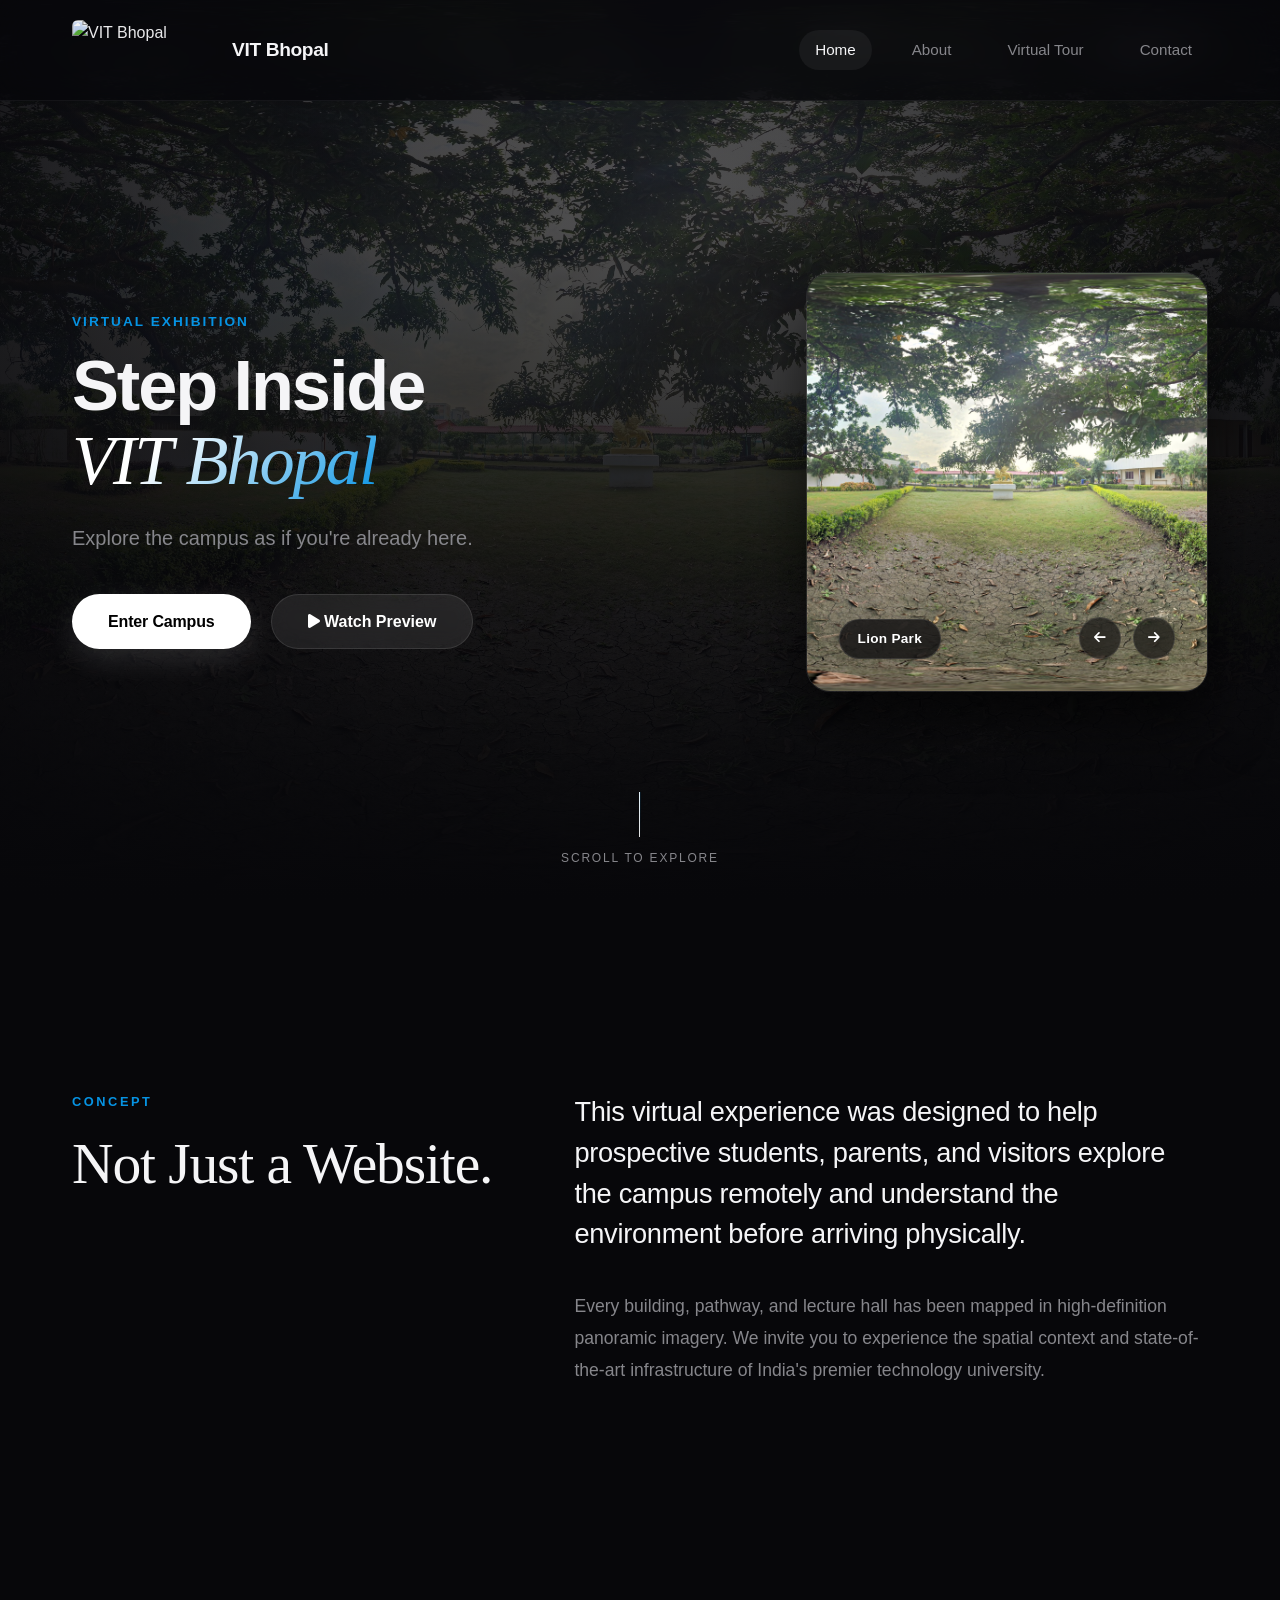
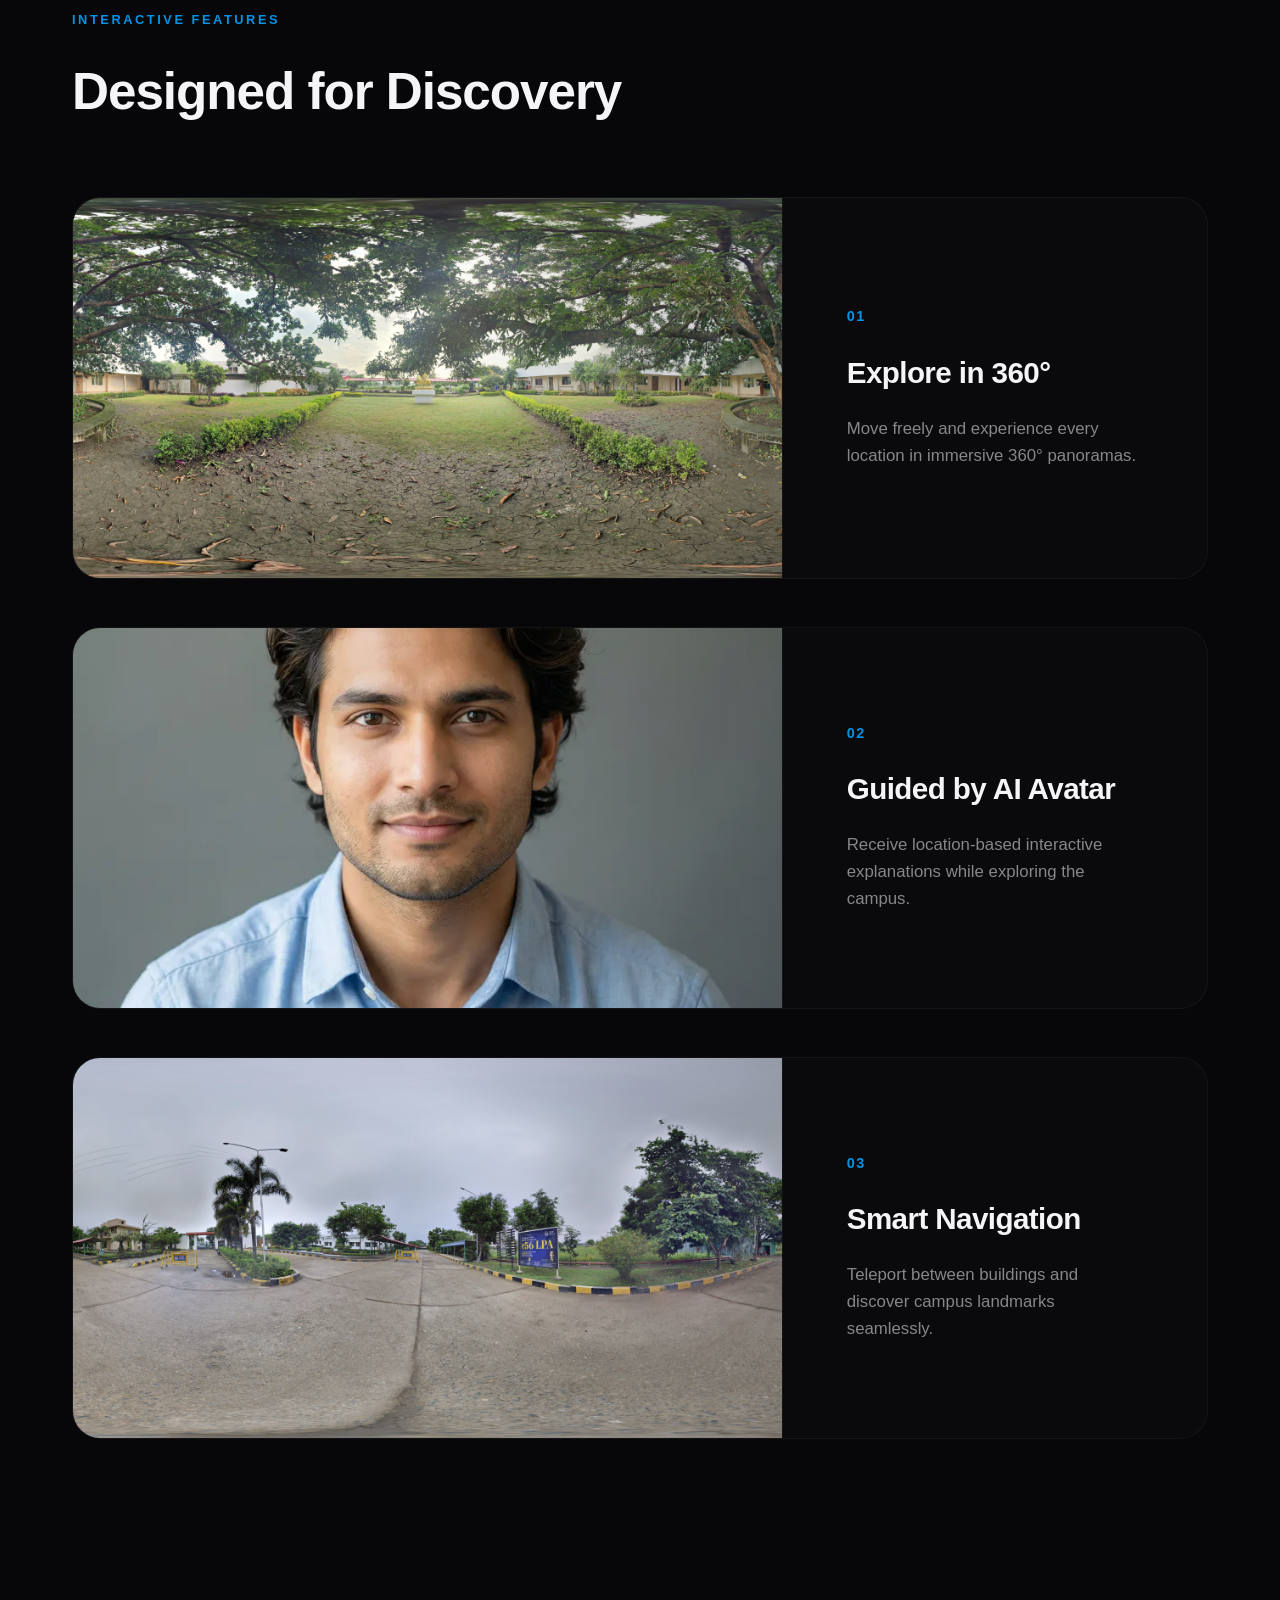
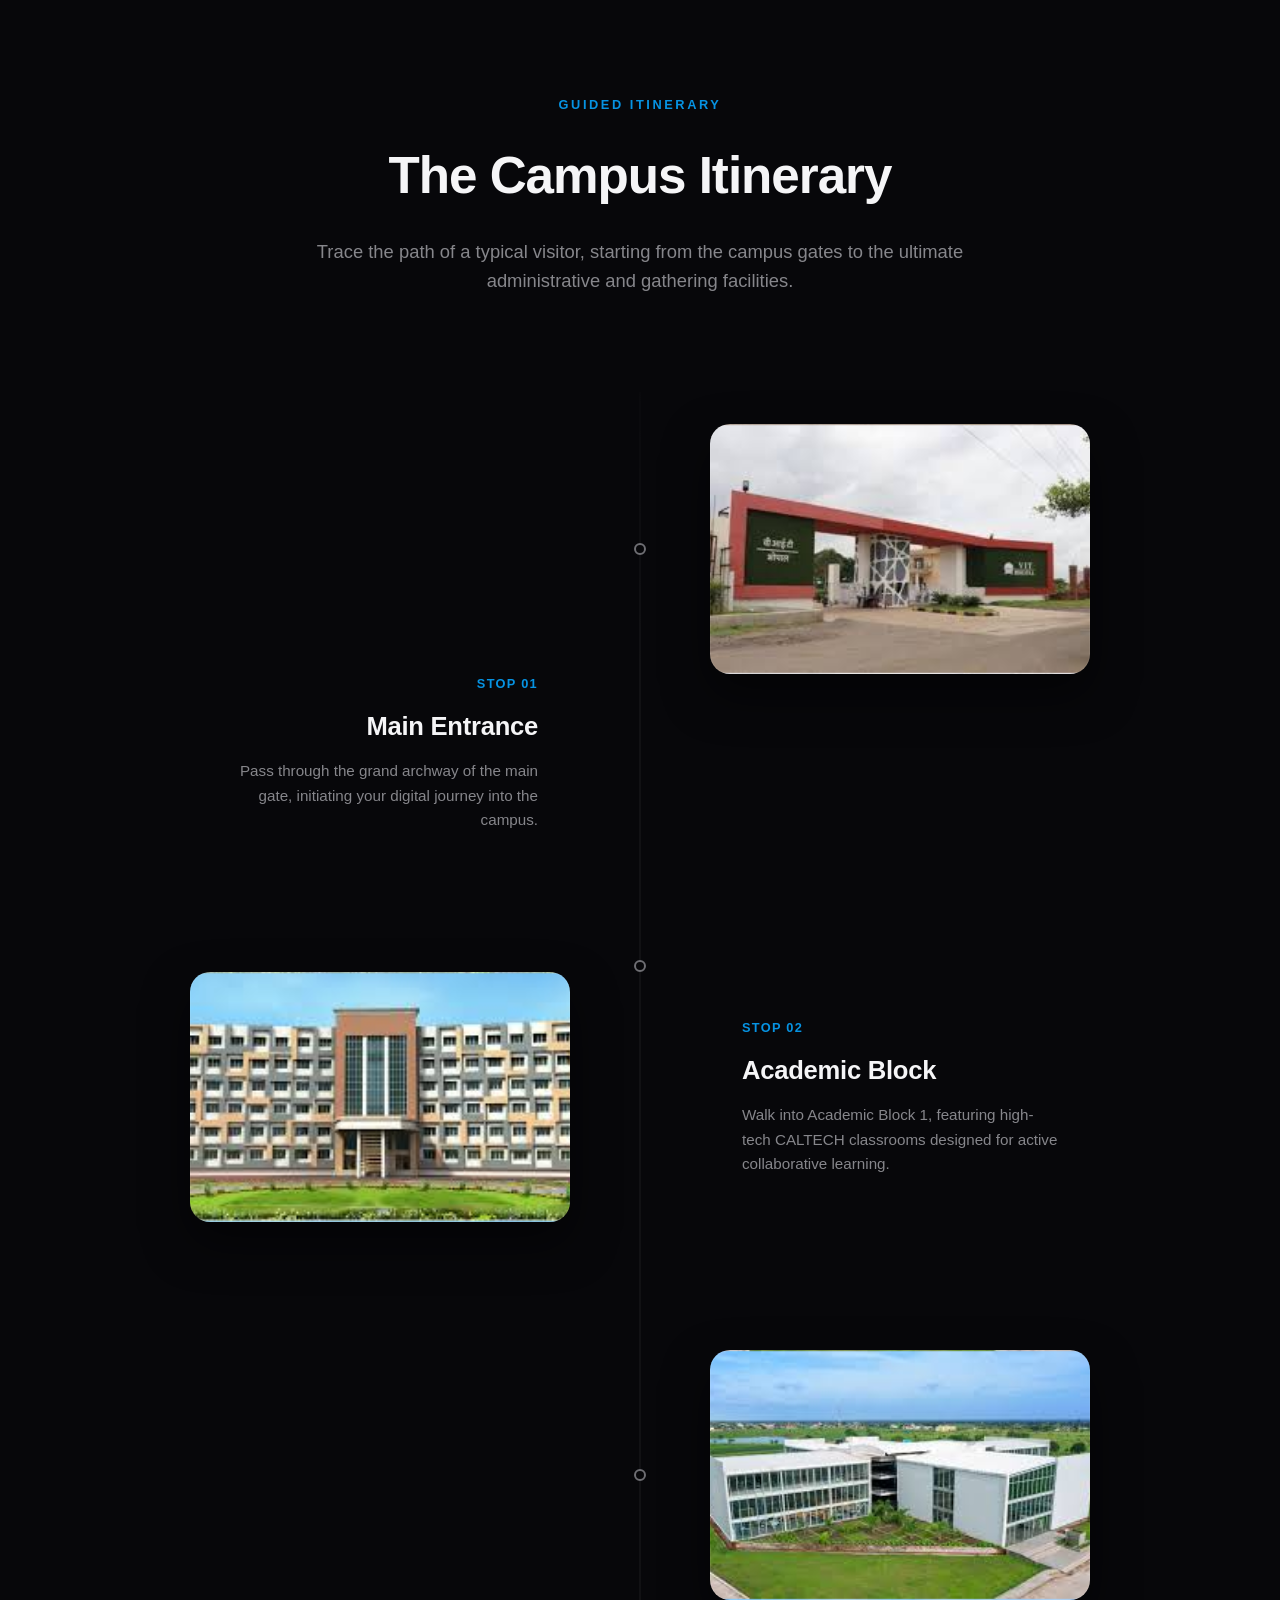
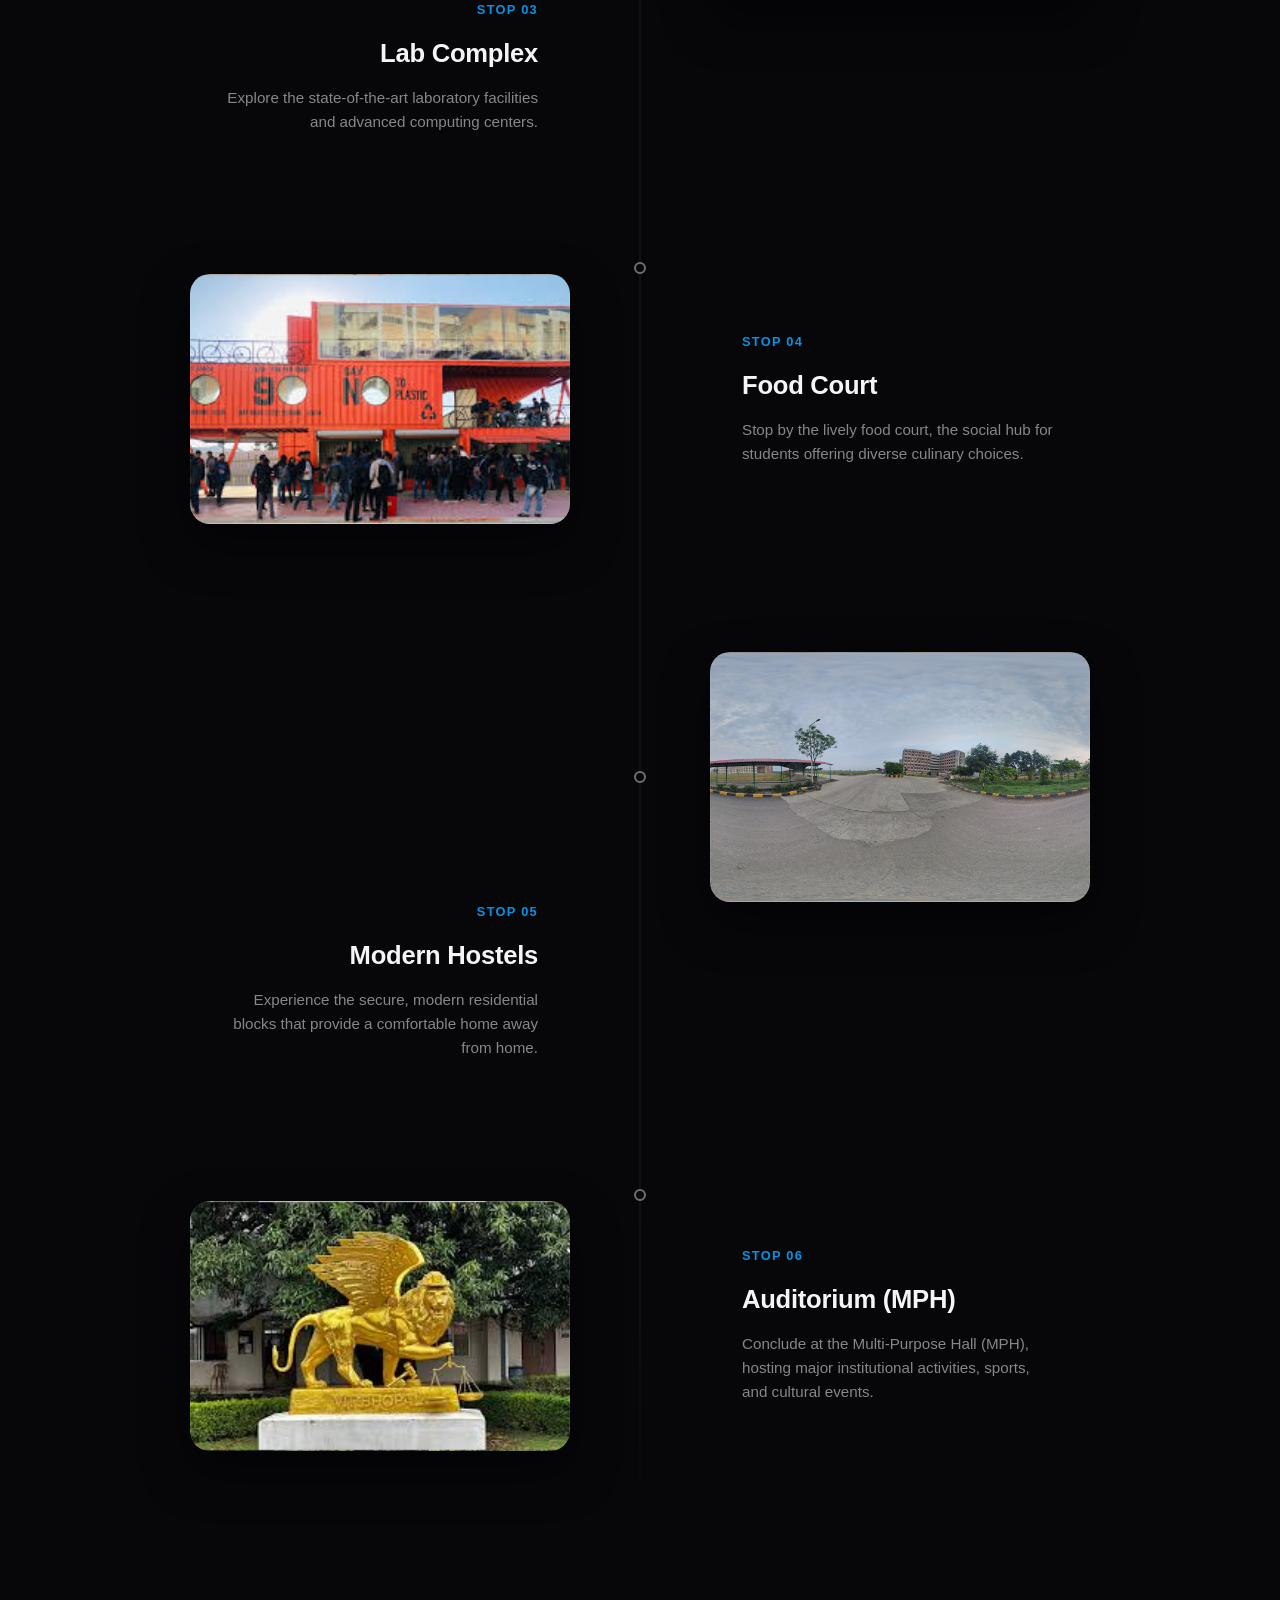
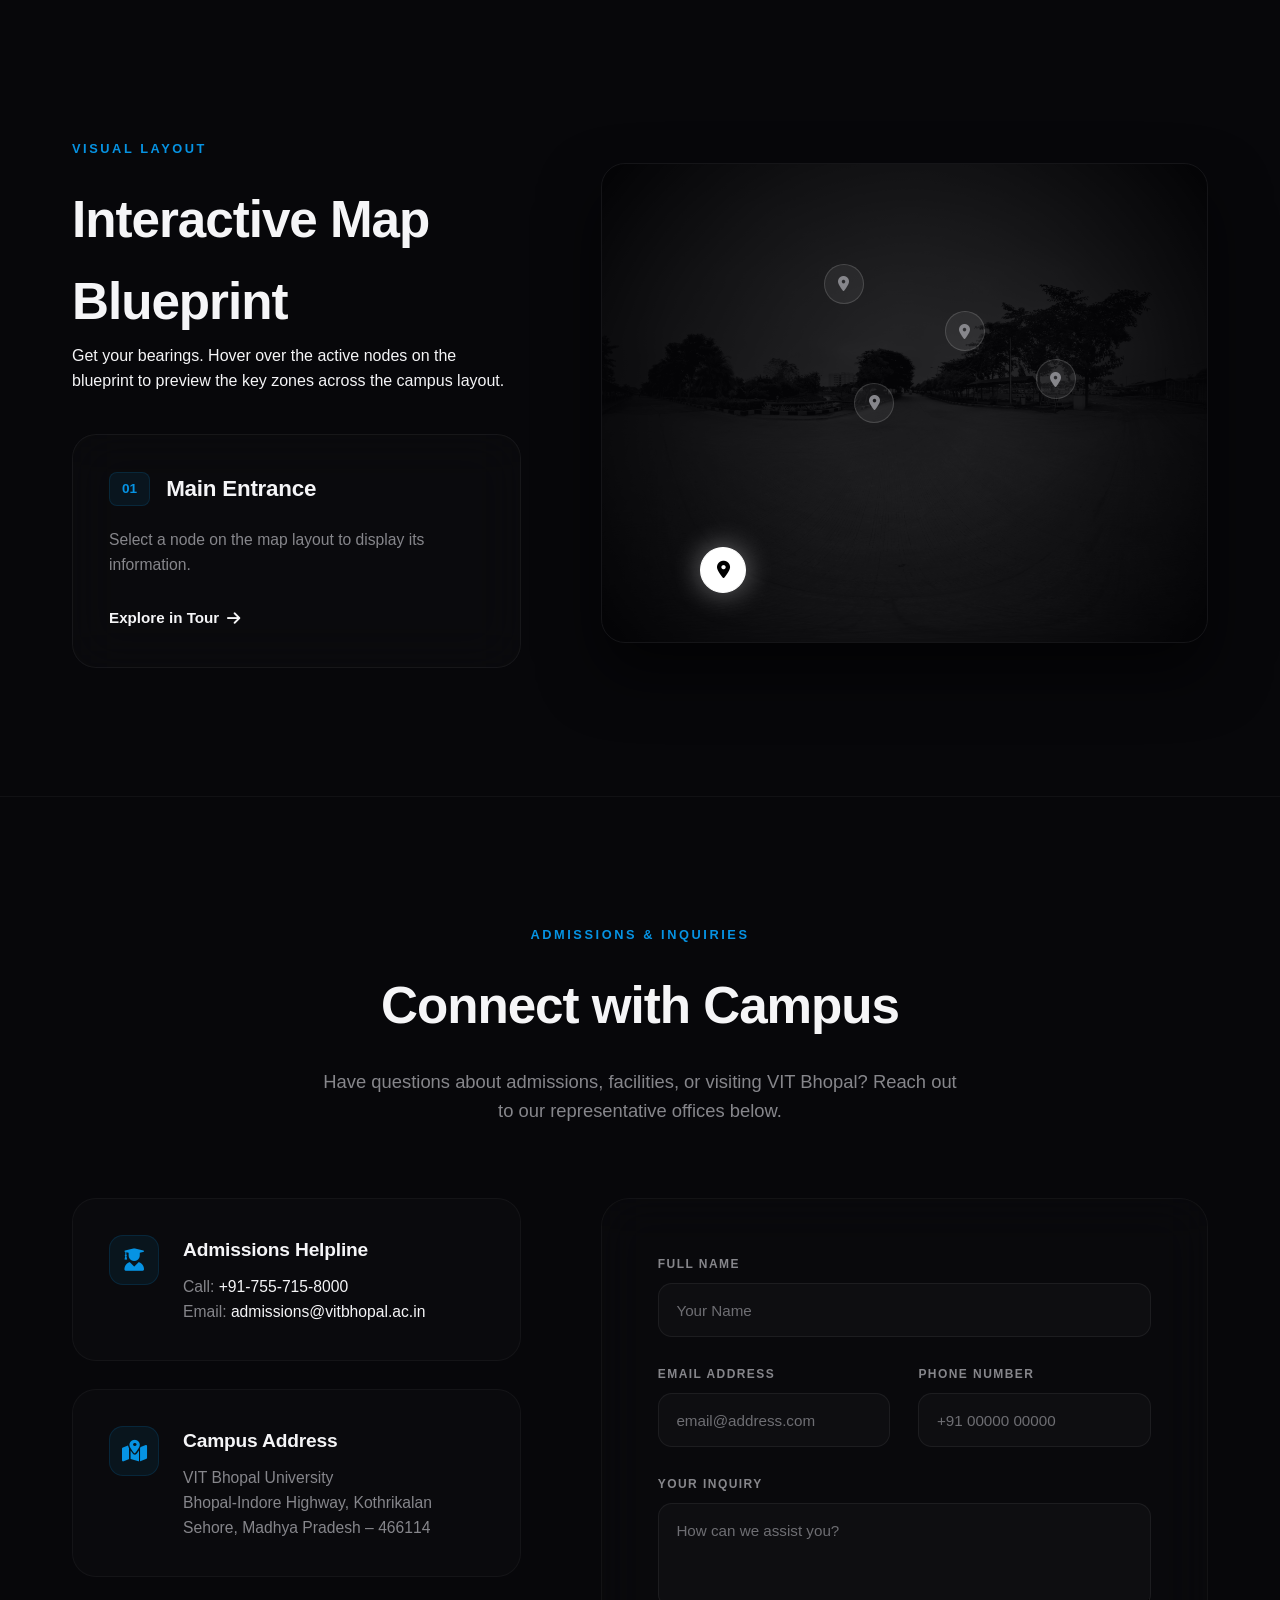
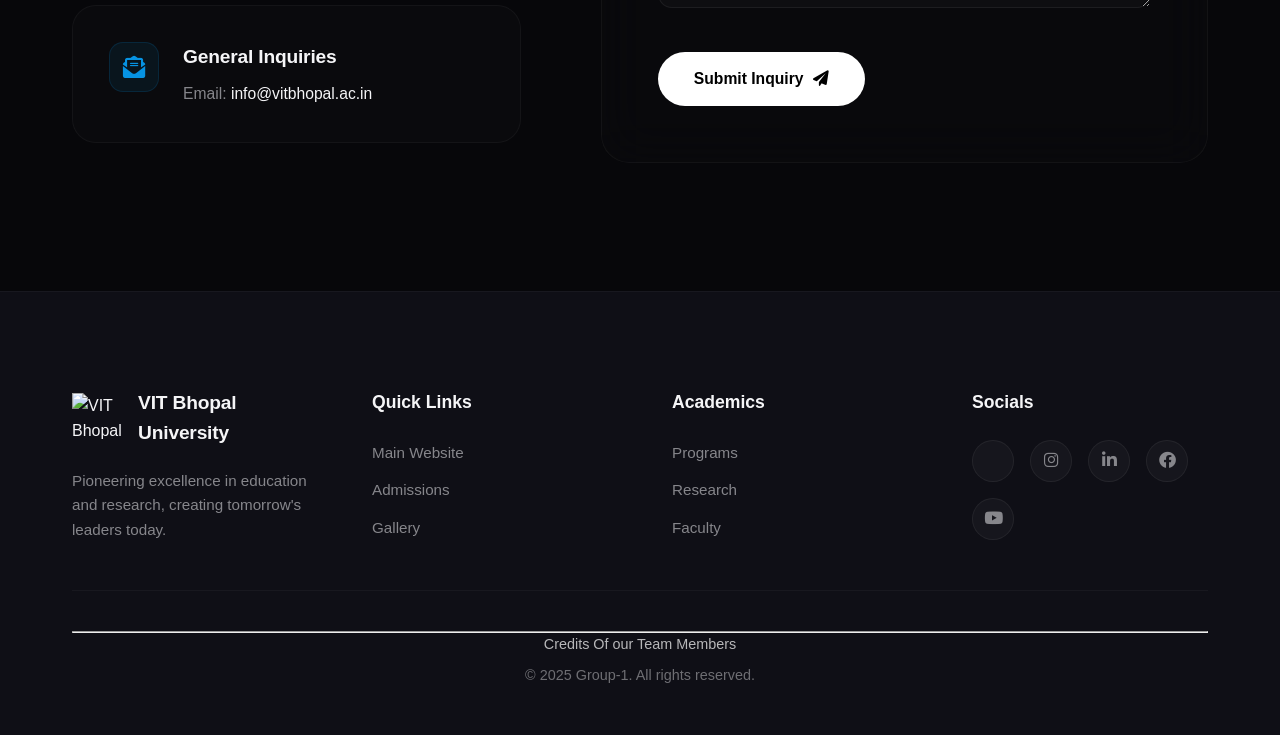
==== commit c7dcb8e0: "Update avatar image to avatar.webp and change Stop 3 to Lab Complex" ====
--- a/index.html
+++ b/index.html
@@ -141,7 +141,7 @@
 
                 <!-- Card 2 -->
                 <div class="horizontal-card animate-on-scroll">
-                    <div class="card-image-box" style="background-image: url('tour-project/Dr.-Gunjan-Ansari.jpg')">
+                    <div class="card-image-box" style="background-image: url('tour-project/avatar.webp')">
                         <div class="card-image-overlay"></div>
                     </div>
                     <div class="card-content-box">
@@ -207,8 +207,8 @@
                     <div class="timeline-image" style="background-image: url('tour-project/ARCH%20PIC.jpeg')"></div>
                     <div class="timeline-content">
                         <span class="step-meta">Stop 03</span>
-                        <h3>Central Library</h3>
-                        <p>Visit the architectural marvel of the Learning Resource Center, housing thousands of educational resources.</p>
+                        <h3>Lab Complex</h3>
+                        <p>Explore the state-of-the-art laboratory facilities and advanced computing centers.</p>
                     </div>
                 </div>
 
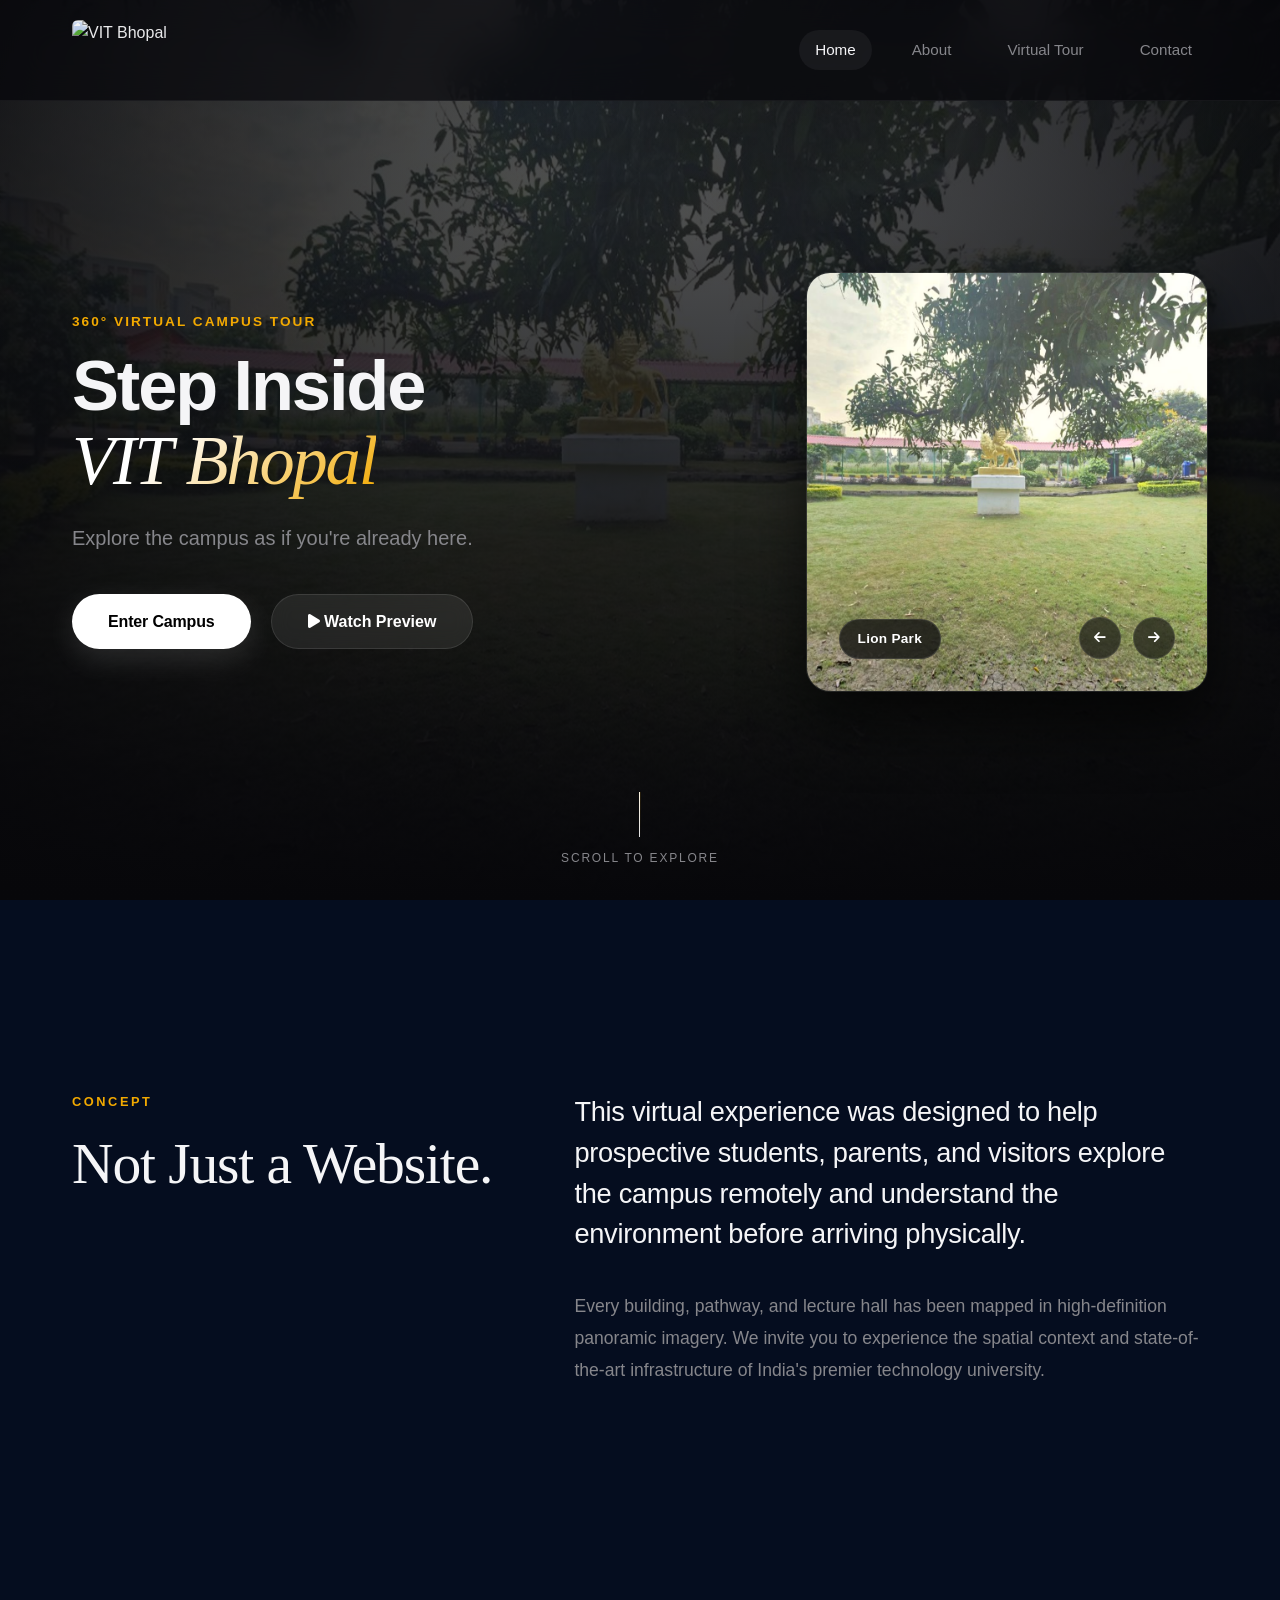
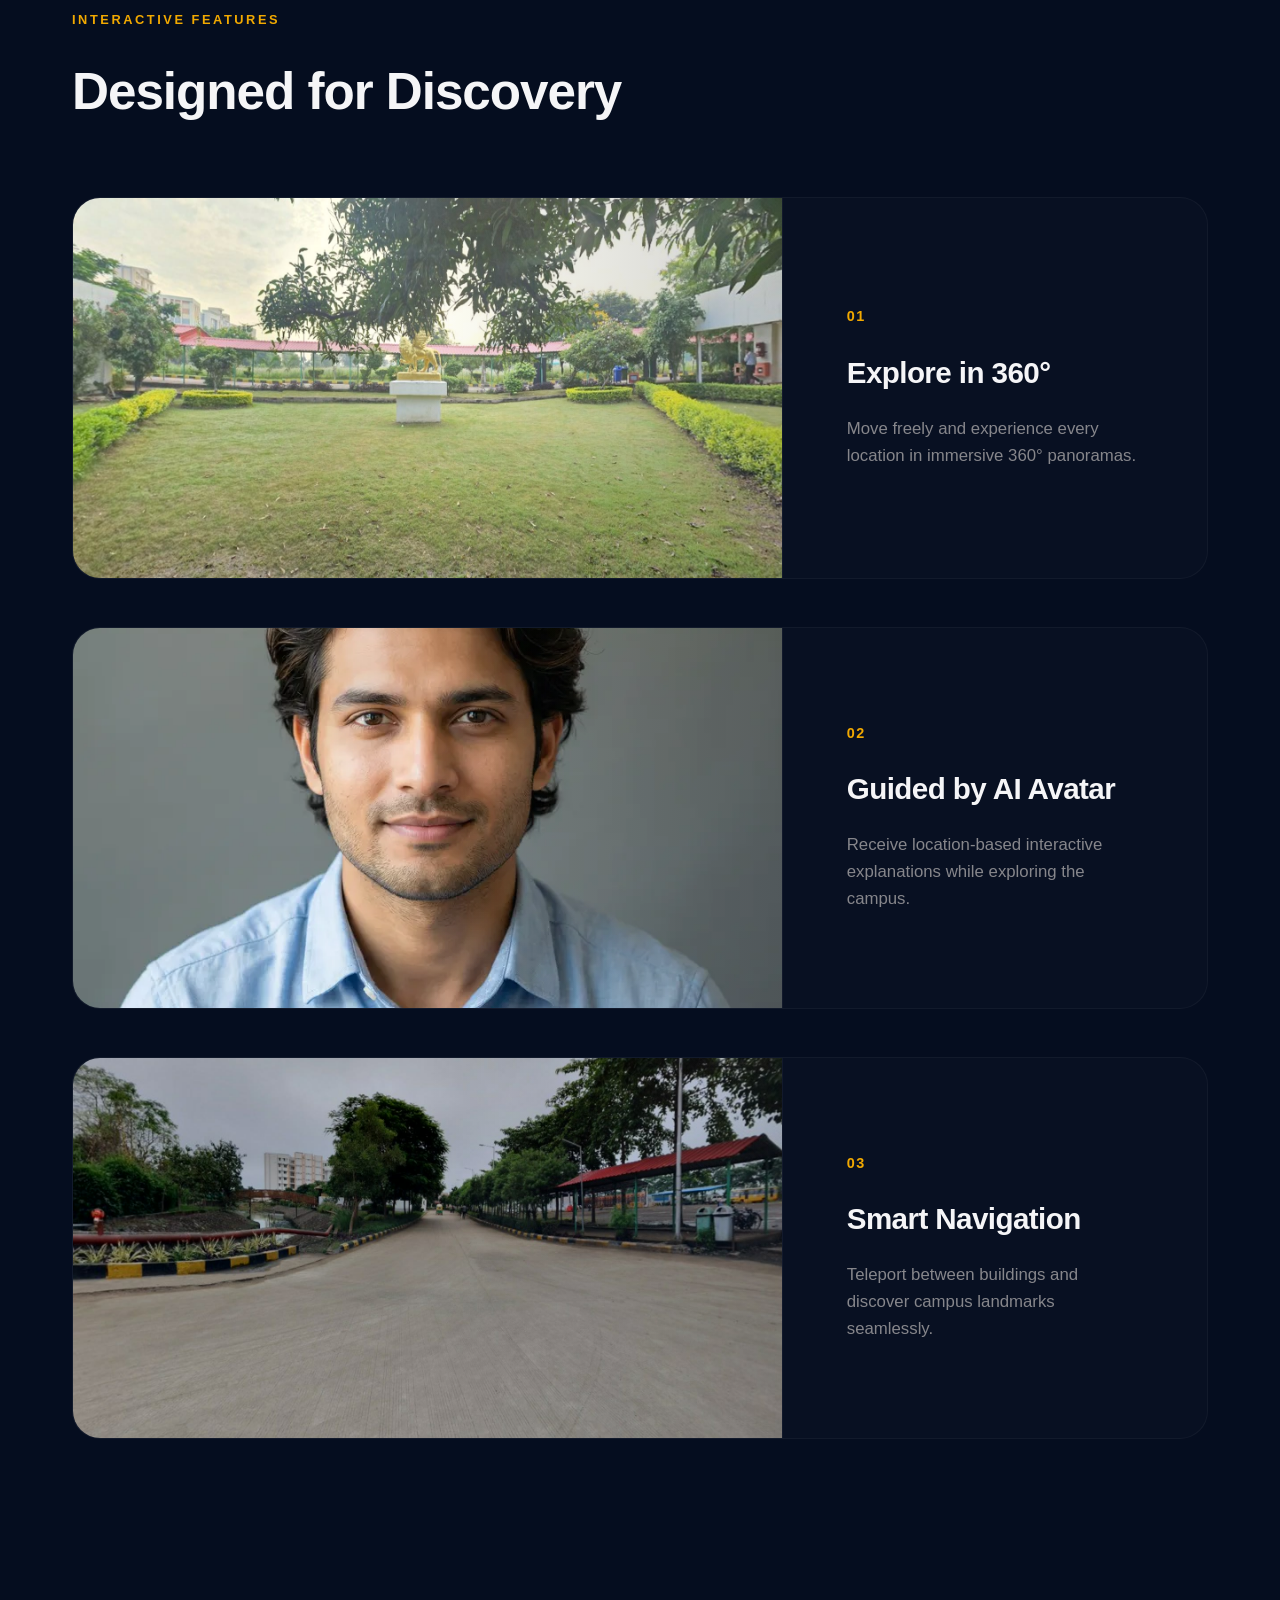
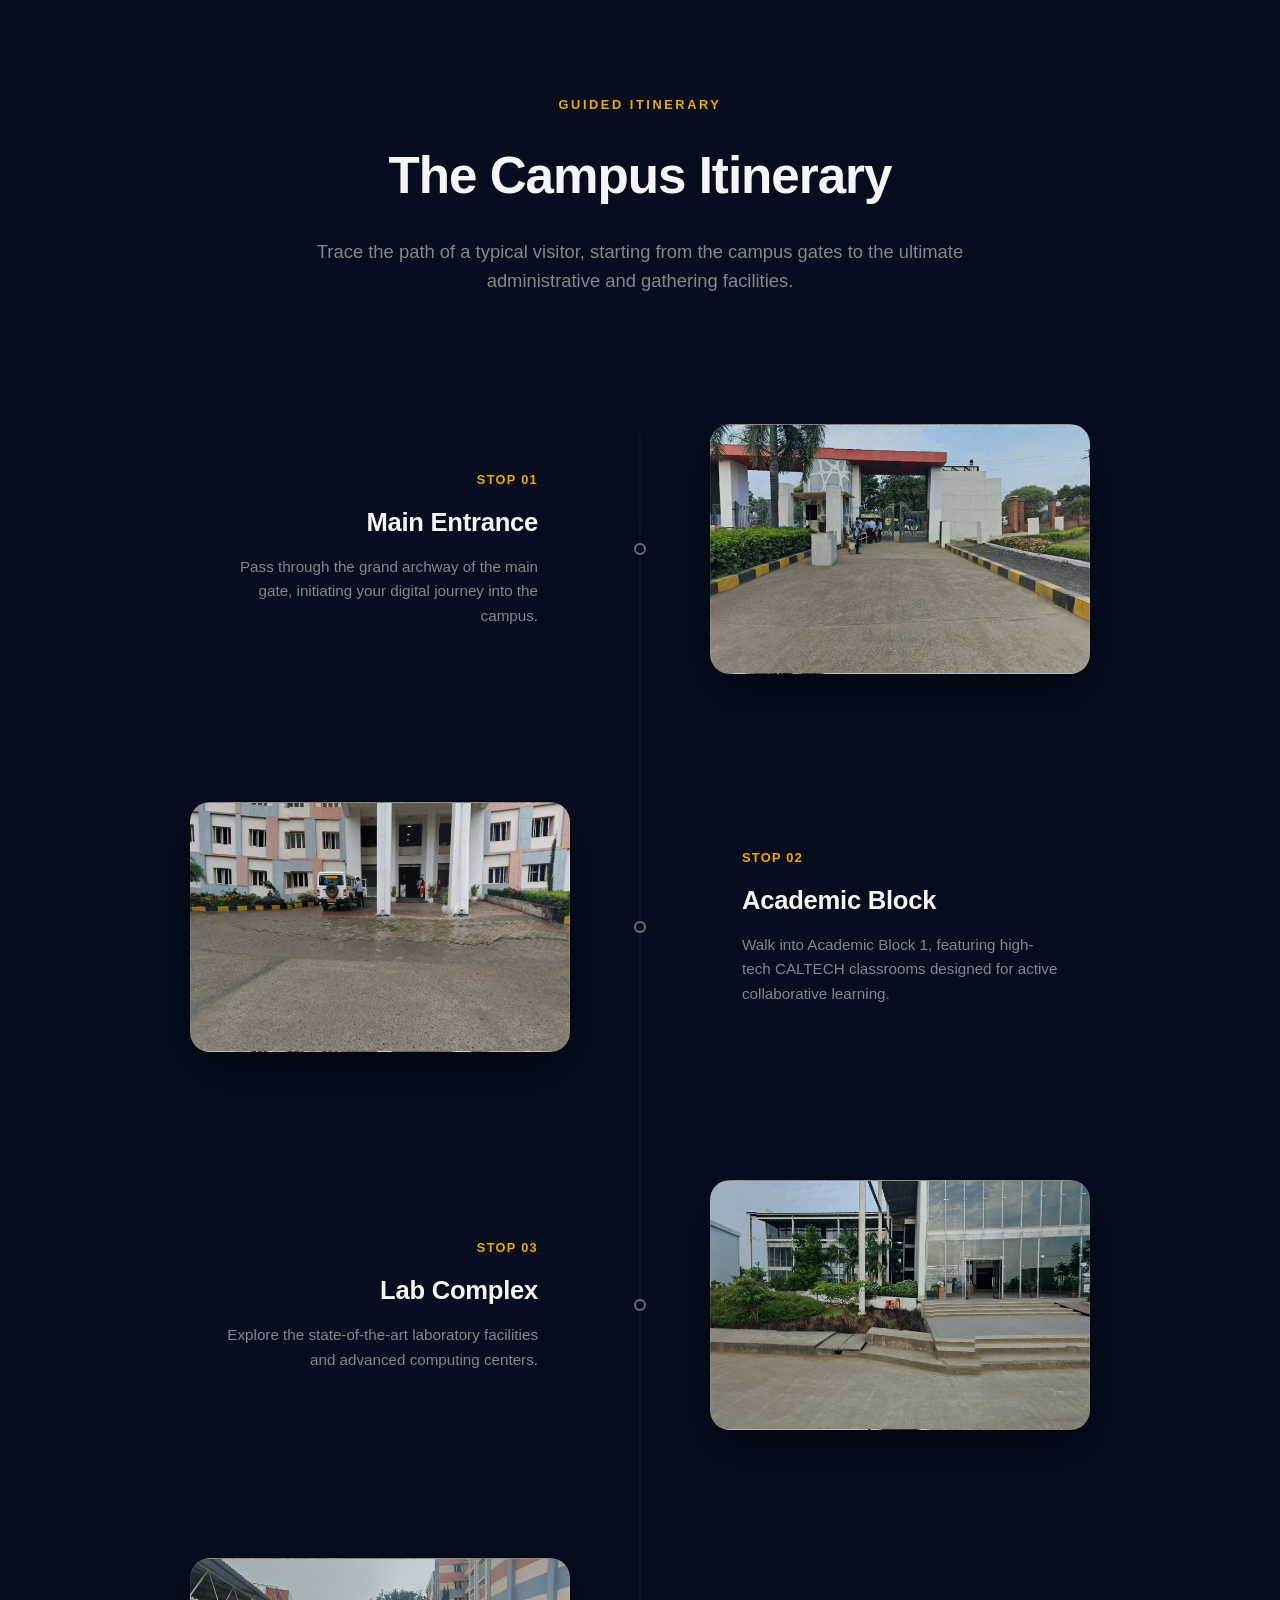
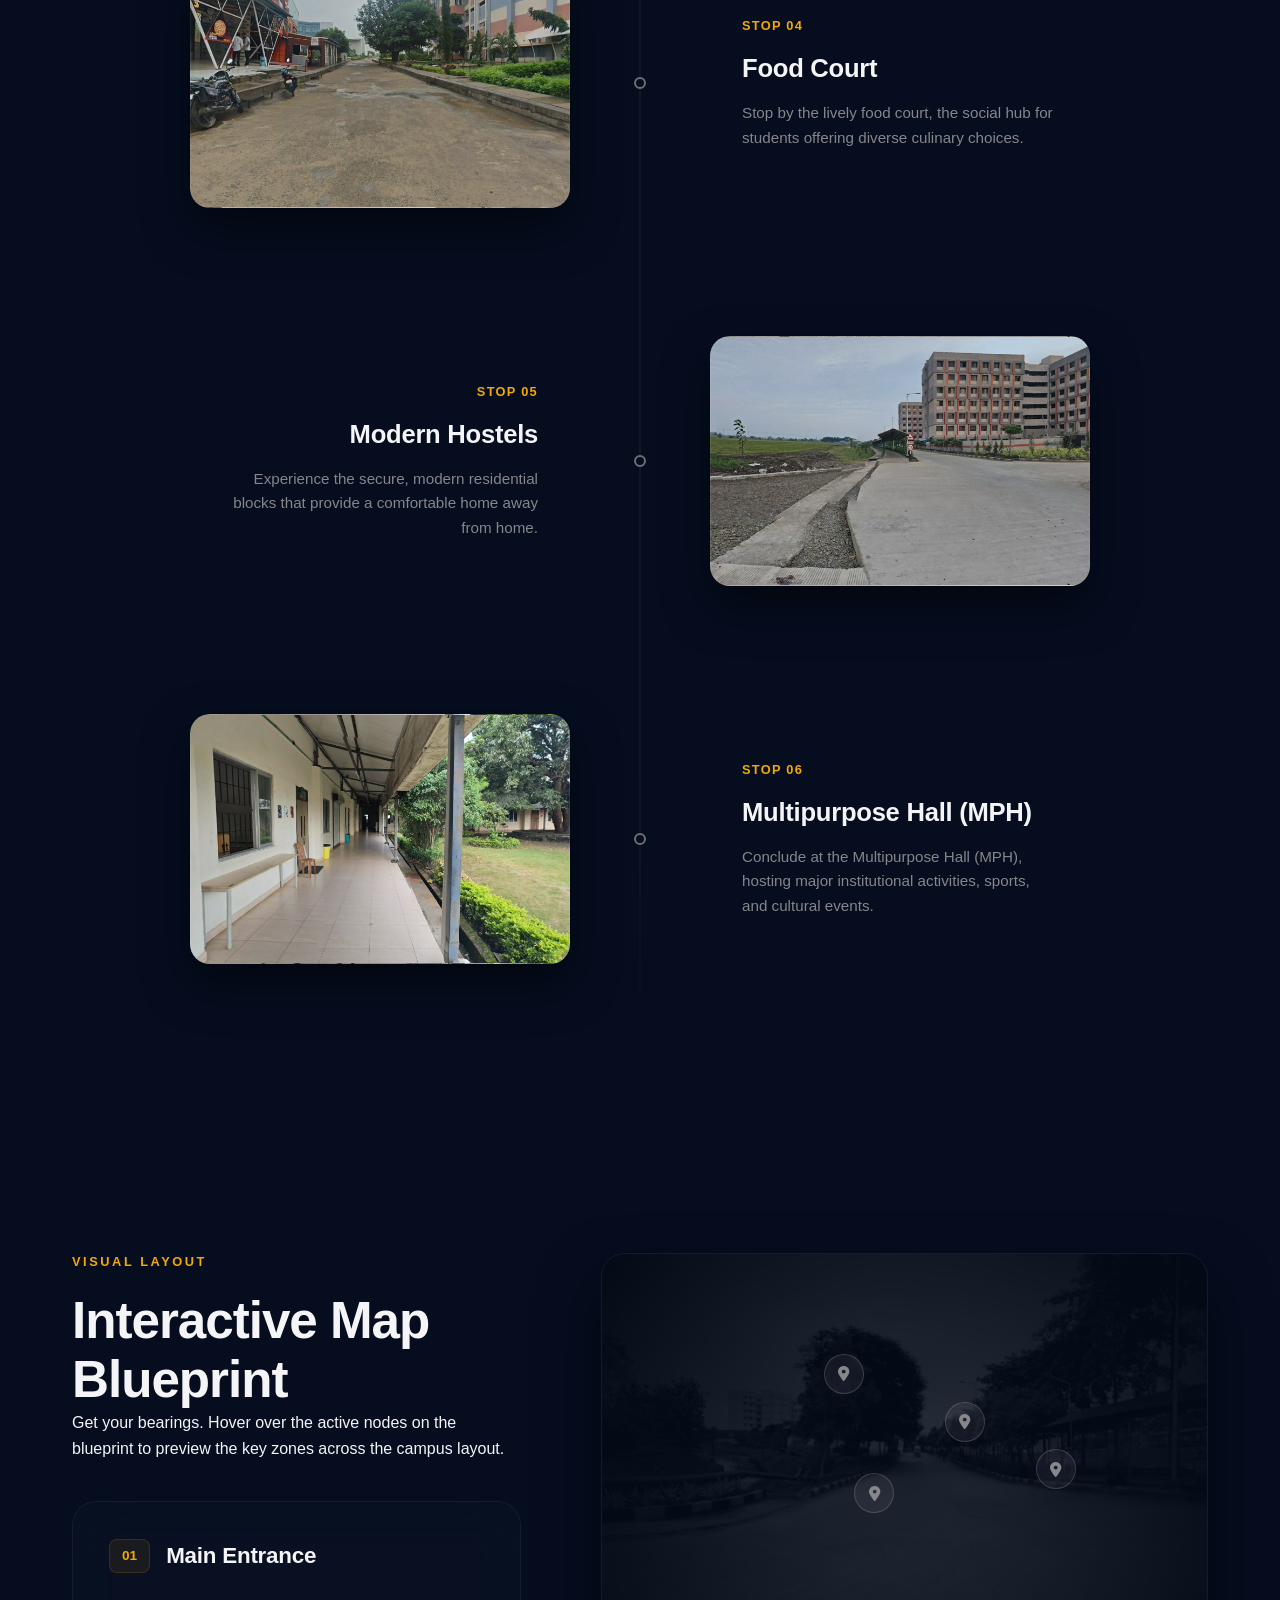
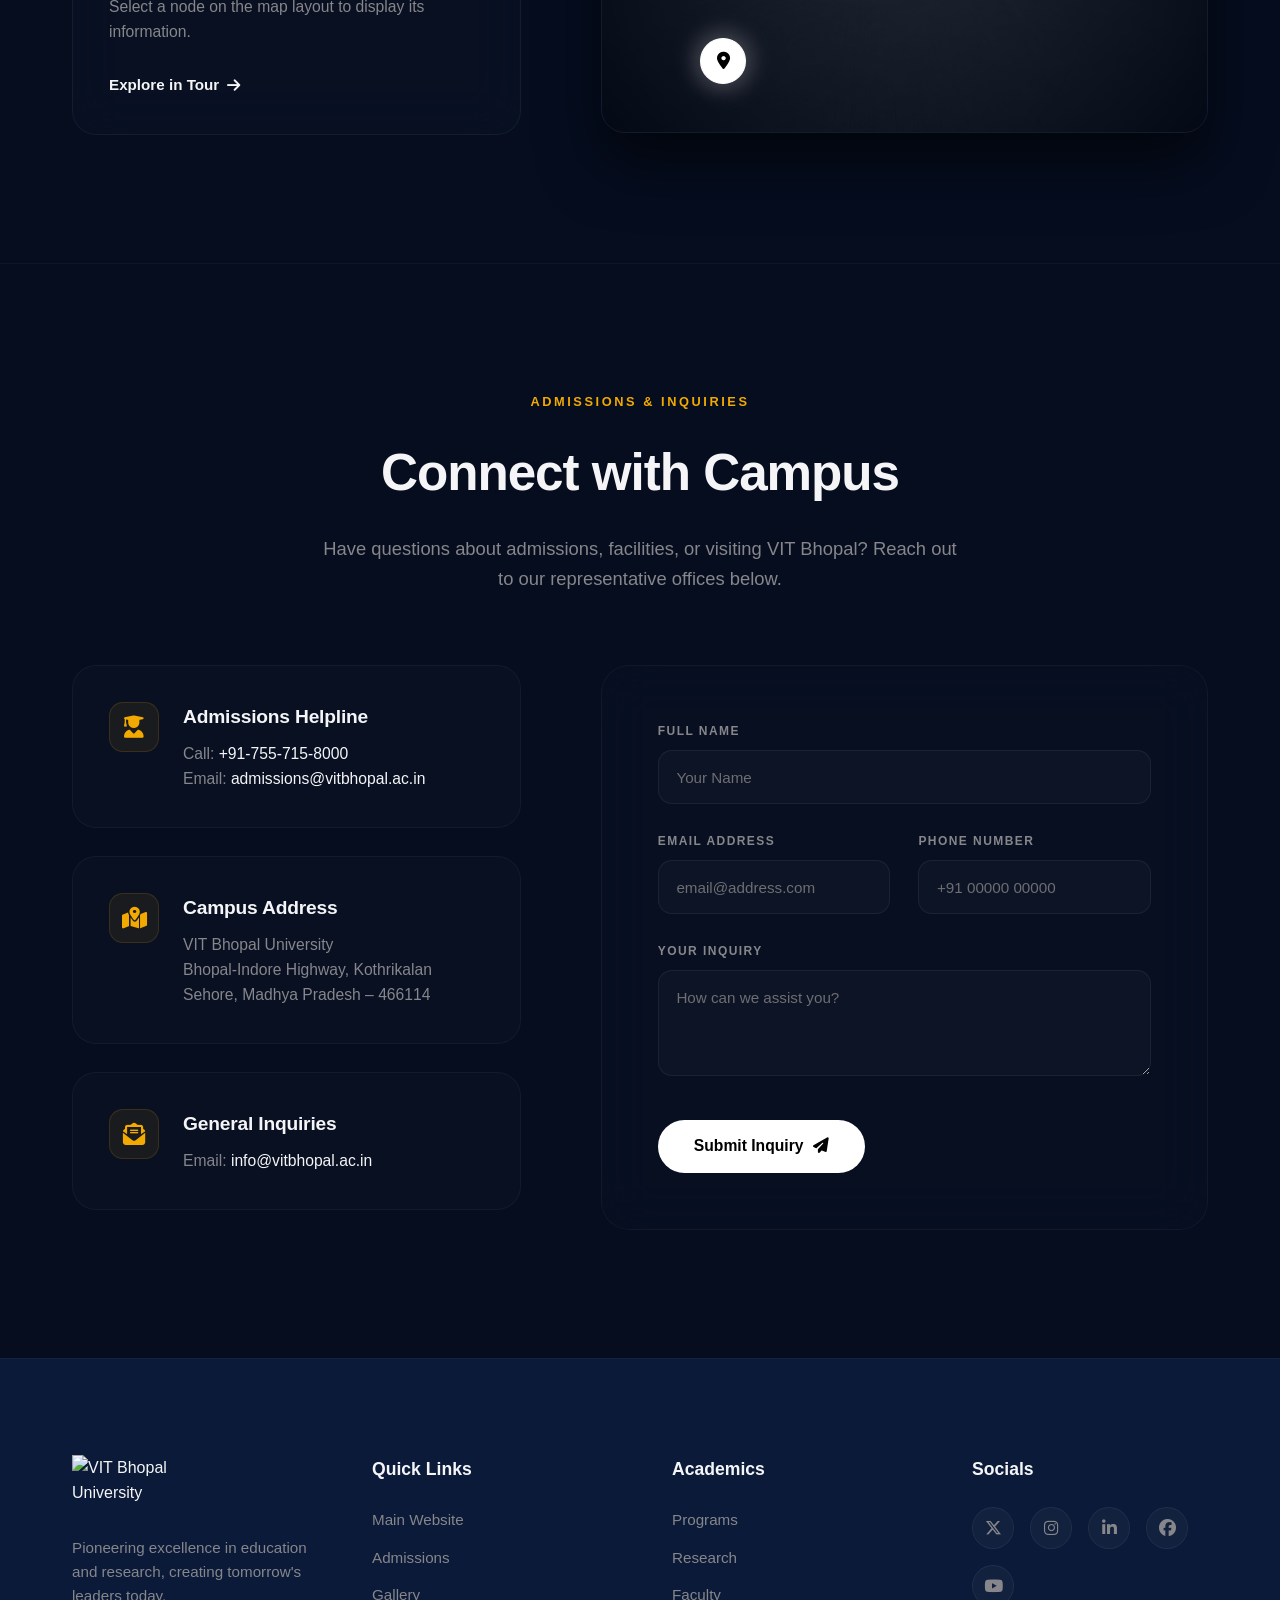
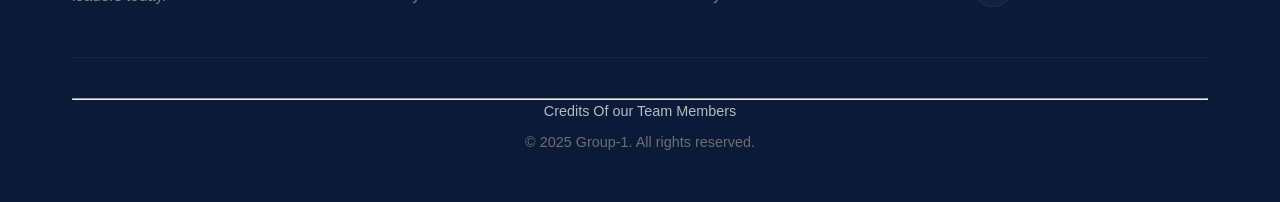
==== commit 1a775c61: "Polish tour and landing page, speed up loading, fix phone glitches Speed - Re-encode panoramas from " ====
--- a/index.html
+++ b/index.html
@@ -13,13 +13,16 @@
     <meta property="og:type" content="website">
     
     <!-- Stylesheets -->
+    <meta name="theme-color" content="#050d1f">
+    <link rel="icon" href="logo/Vit%20Bhopal%20Logo.png" type="image/png">
+    <link rel="preload" as="image" href="tour-project/showcase/lion-park.jpg">
     <link rel="stylesheet" href="style.css">
     
     <!-- Fonts -->
     <link rel="preconnect" href="https://fonts.googleapis.com">
     <link rel="preconnect" href="https://fonts.gstatic.com" crossorigin>
     <link href="https://fonts.googleapis.com/css2?family=Outfit:wght@300;400;500;600;700;800&family=Playfair+Display:ital,wght@0,400;0,600;0,700;1,400&display=swap" rel="stylesheet">
-    <link rel="stylesheet" href="https://cdnjs.cloudflare.com/ajax/libs/font-awesome/6.0.0-beta3/css/all.min.css" rel="stylesheet">
+    <link rel="stylesheet" href="https://cdnjs.cloudflare.com/ajax/libs/font-awesome/6.5.1/css/all.min.css">
 </head>
 <body>
     <!-- Loading Screen -->
@@ -32,8 +35,7 @@
     <nav class="navbar" id="navbar">
         <div class="nav-container">
             <div class="nav-logo">
-                <img src="https://vitbhopal.ac.in/wp-content/uploads/2020/01/logochhota.png" alt="VIT Bhopal" width="148.05" height="60">
-                <span class="nav-title">VIT Bhopal</span>
+                <img src="logo/Vit%20Bhopal%20Logo.png" alt="VIT Bhopal" width="148" height="60">
             </div>
             <div class="nav-menu" id="navMenu">
                 <a href="#home" class="nav-link active">Home</a>
@@ -53,14 +55,14 @@
     <section class="hero" id="home">
         <!-- Cinematic Background Image (Replacing green screen video) -->
         <div class="hero-image-container">
-            <div class="hero-bg-image" style="background-image: url('tour-project/lion%20park.jpg')"></div>
+            <div class="hero-bg-image" style="background-image: url('tour-project/showcase/lion-park.jpg')"></div>
             <div class="hero-overlay"></div>
         </div>
         
         <div class="hero-content">
             <div class="hero-text-wrapper">
                 <h1 class="hero-headline">
-                    <span class="eyebrow">Virtual Exhibition</span>
+                    <span class="eyebrow">360° Virtual Campus Tour</span>
                     <span class="main-title">Step Inside <br><span class="highlight-serif">VIT Bhopal</span></span>
                 </h1>
                 <p class="hero-subtext">Explore the campus as if you're already here.</p>
@@ -77,17 +79,17 @@
             <!-- Tour Showcase Screenshots -->
             <div class="hero-showcase">
                 <div class="showcase-track">
-                    <div class="showcase-item active" style="background-image: url('tour-project/lion%20park.jpg')">
+                    <div class="showcase-item active" style="background-image: url('tour-project/showcase/lion-park.jpg')">
                         <span class="showcase-tag">Lion Park</span>
                     </div>
-                    <div class="showcase-item" style="background-image: url('tour-project/ab2%20main%20.jpeg')">
+                    <div class="showcase-item" style="background-image: url('tour-project/showcase/academic-block-2.jpg')">
                         <span class="showcase-tag">Academic Block 2</span>
                     </div>
-                    <div class="showcase-item" style="background-image: url('tour-project/lc%205.jpg')">
-                        <span class="showcase-tag">Learning Center</span>
-                    </div>
-                    <div class="showcase-item" style="background-image: url('tour-project/all%20path.jpg')">
-                        <span class="showcase-tag">Campus Walkway</span>
+                    <div class="showcase-item" style="background-image: url('tour-project/showcase/lab-complex.jpg')">
+                        <span class="showcase-tag">Lab Complex</span>
+                    </div>
+                    <div class="showcase-item" style="background-image: url('tour-project/showcase/main-entrance.jpg')">
+                        <span class="showcase-tag">Main Entrance</span>
                     </div>
                 </div>
                 <div class="showcase-nav">
@@ -129,7 +131,7 @@
             <div class="horizontal-cards-grid">
                 <!-- Card 1 -->
                 <div class="horizontal-card animate-on-scroll">
-                    <div class="card-image-box" style="background-image: url('tour-project/lion%20park.jpg')">
+                    <div class="card-image-box" style="background-image: url('tour-project/showcase/lion-park.jpg')">
                         <div class="card-image-overlay"></div>
                     </div>
                     <div class="card-content-box">
@@ -153,7 +155,7 @@
 
                 <!-- Card 3 -->
                 <div class="horizontal-card animate-on-scroll">
-                    <div class="card-image-box" style="background-image: url('tour-project/all%20path.jpg')">
+                    <div class="card-image-box" style="background-image: url('tour-project/showcase/central-junction.jpg')">
                         <div class="card-image-overlay"></div>
                     </div>
                     <div class="card-content-box">
@@ -182,7 +184,7 @@
                 <!-- Step 1 -->
                 <div class="timeline-step animate-on-scroll">
                     <div class="timeline-marker"></div>
-                    <div class="timeline-image" style="background-image: url('tour-project/MAIN%20ENTER.jpeg')"></div>
+                    <div class="timeline-image" style="background-image: url('tour-project/thumbs/main-entrance.jpg')"></div>
                     <div class="timeline-content">
                         <span class="step-meta">Stop 01</span>
                         <h3>Main Entrance</h3>
@@ -193,7 +195,7 @@
                 <!-- Step 2 -->
                 <div class="timeline-step animate-on-scroll">
                     <div class="timeline-marker"></div>
-                    <div class="timeline-image" style="background-image: url('tour-project/VITB.jpeg')"></div>
+                    <div class="timeline-image" style="background-image: url('tour-project/thumbs/academic-block-1.jpg')"></div>
                     <div class="timeline-content">
                         <span class="step-meta">Stop 02</span>
                         <h3>Academic Block</h3>
@@ -204,7 +206,7 @@
                 <!-- Step 3 -->
                 <div class="timeline-step animate-on-scroll">
                     <div class="timeline-marker"></div>
-                    <div class="timeline-image" style="background-image: url('tour-project/ARCH%20PIC.jpeg')"></div>
+                    <div class="timeline-image" style="background-image: url('tour-project/thumbs/lab-complex.jpg')"></div>
                     <div class="timeline-content">
                         <span class="step-meta">Stop 03</span>
                         <h3>Lab Complex</h3>
@@ -215,7 +217,7 @@
                 <!-- Step 4 -->
                 <div class="timeline-step animate-on-scroll">
                     <div class="timeline-marker"></div>
-                    <div class="timeline-image" style="background-image: url('tour-project/FOOD.jpeg')"></div>
+                    <div class="timeline-image" style="background-image: url('tour-project/thumbs/food-court.jpg')"></div>
                     <div class="timeline-content">
                         <span class="step-meta">Stop 04</span>
                         <h3>Food Court</h3>
@@ -226,7 +228,7 @@
                 <!-- Step 5 -->
                 <div class="timeline-step animate-on-scroll">
                     <div class="timeline-marker"></div>
-                    <div class="timeline-image" style="background-image: url('tour-project/hostel%20start%201.jpg')"></div>
+                    <div class="timeline-image" style="background-image: url('tour-project/thumbs/girls-hostel.jpg')"></div>
                     <div class="timeline-content">
                         <span class="step-meta">Stop 05</span>
                         <h3>Modern Hostels</h3>
@@ -237,11 +239,11 @@
                 <!-- Step 6 -->
                 <div class="timeline-step animate-on-scroll">
                     <div class="timeline-marker"></div>
-                    <div class="timeline-image" style="background-image: url('tour-project/mph.jpg')"></div>
+                    <div class="timeline-image" style="background-image: url('tour-project/thumbs/multipurpose-hall.jpg')"></div>
                     <div class="timeline-content">
                         <span class="step-meta">Stop 06</span>
-                        <h3>Auditorium (MPH)</h3>
-                        <p>Conclude at the Multi-Purpose Hall (MPH), hosting major institutional activities, sports, and cultural events.</p>
+                        <h3>Multipurpose Hall (MPH)</h3>
+                        <p>Conclude at the Multipurpose Hall (MPH), hosting major institutional activities, sports, and cultural events.</p>
                     </div>
                 </div>
             </div>
@@ -271,7 +273,7 @@
                 <div class="map-visual-box animate-on-scroll">
                     <div class="blueprint-container">
                         <!-- Blueprint Map Image/SVG Background -->
-                        <div class="blueprint-bg" style="background-image: url('tour-project/main%20mid.jpg')">
+                        <div class="blueprint-bg" style="background-image: url('tour-project/showcase/central-junction.jpg')">
                             <div class="blueprint-overlay"></div>
                         </div>
                         
@@ -291,12 +293,12 @@
                             <i class="fa-solid fa-location-dot"></i>
                         </div>
                         
-                        <div class="map-pin" style="top: 45%; left: 75%;" data-num="04" data-title="Central Library" data-desc="The modern Learning Resource Center with a circular glass-walled architectural layout.">
+                        <div class="map-pin" style="top: 45%; left: 75%;" data-num="04" data-title="Lab Complex" data-desc="Laboratory and computing facilities for hands-on, practical learning.">
                             <div class="pin-pulse"></div>
                             <i class="fa-solid fa-location-dot"></i>
                         </div>
 
-                        <div class="map-pin" style="top: 25%; left: 40%;" data-num="05" data-title="Multi-Purpose Hall" data-desc="An expansive dome building dedicated to indoor athletics, major assemblies, and examinations.">
+                        <div class="map-pin" style="top: 25%; left: 40%;" data-num="05" data-title="Multipurpose Hall" data-desc="Hosts major institutional activities, sports, and cultural events.">
                             <div class="pin-pulse"></div>
                             <i class="fa-solid fa-location-dot"></i>
                         </div>
@@ -331,7 +333,7 @@
                         <div class="info-card-icon"><i class="fa-solid fa-map-location-dot"></i></div>
                         <div class="info-card-text">
                             <h3>Campus Address</h3>
-                            <a href="https://www.google.com/maps/place/VIT+Bhopal+University/@23.0752256,76.8606208,14z/data=!4m6!3m5!1s0x397ce9ceaaaaaaab:0xa224b6b82b421f83!8m2!3d23.0774796!4d76.8513183!16s%2Fg%2F11hbgkdndx?entry=ttu&g_ep=EgoyMDI1MDkyMS4wIKXMDSoASAFQAw%3D%3D" target="_blank" class="address-map-link">
+                            <a href="https://www.google.com/maps/place/VIT+Bhopal+University/@23.0752256,76.8606208,14z/data=!4m6!3m5!1s0x397ce9ceaaaaaaab:0xa224b6b82b421f83!8m2!3d23.0774796!4d76.8513183!16s%2Fg%2F11hbgkdndx?entry=ttu&g_ep=EgoyMDI1MDkyMS4wIKXMDSoASAFQAw%3D%3D" target="_blank" rel="noopener" class="address-map-link">
                                 <p>VIT Bhopal University<br>Bhopal-Indore Highway, Kothrikalan<br>Sehore, Madhya Pradesh – 466114</p>
                             </a>
                         </div>
@@ -386,8 +388,7 @@
             <div class="footer-content">
                 <div class="footer-section">
                     <div class="footer-logo">
-                        <img src="https://vitbhopal.ac.in/wp-content/uploads/2020/01/logochhota.png" alt="VIT Bhopal" width="60">
-                        <span>VIT Bhopal University</span>
+                        <img src="logo/Vit%20Bhopal%20Logo.png" alt="VIT Bhopal University" width="150" height="61">
                     </div>
                     <p class="footer-description">
                         Pioneering excellence in education and research, creating tomorrow's leaders today.
@@ -396,9 +397,9 @@
                 <div class="footer-section">
                     <h3>Quick Links</h3>
                     <ul class="footer-links">
-                        <li><a href="https://vitbhopal.ac.in" target="_blank">Main Website</a></li>
-                        <li><a href="https://admission.vitbhopal.ac.in/" target="_blank">Admissions</a></li>
-                        <li><a href="https://vitbhopal.ac.in/gallery/" target="_blank">Gallery</a></li>
+                        <li><a href="https://vitbhopal.ac.in" target="_blank" rel="noopener">Main Website</a></li>
+                        <li><a href="https://admission.vitbhopal.ac.in/" target="_blank" rel="noopener">Admissions</a></li>
+                        <li><a href="https://vitbhopal.ac.in/gallery/" target="_blank" rel="noopener">Gallery</a></li>
                     </ul>
                 </div>
                 <div class="footer-section">
@@ -412,17 +413,17 @@
                 <div class="footer-section">
                     <h3>Socials</h3>
                     <div class="footer-social">
-                        <a href="https://x.com/vitbhopal?lang=en" target="_blank"><i class="fab fa-x-twitter"></i></a>
-                        <a href="https://www.instagram.com/vit.bhopal/" target="_blank"><i class="fab fa-instagram"></i></a>
-                        <a href="https://www.linkedin.com/school/vit-bhopal-university/posts/?feedView=all" target="_blank"><i class="fab fa-linkedin-in"></i></a>
-                        <a href="https://www.facebook.com/VITUnivBhopal/" target="_blank"><i class="fab fa-facebook"></i></a>
-                        <a href="https://www.youtube.com/c/VITBHOPALOfficial" target="_blank"><i class="fab fa-youtube"></i></a>
+                        <a href="https://x.com/vitbhopal?lang=en" target="_blank" rel="noopener"><i class="fab fa-x-twitter"></i></a>
+                        <a href="https://www.instagram.com/vit.bhopal/" target="_blank" rel="noopener"><i class="fab fa-instagram"></i></a>
+                        <a href="https://www.linkedin.com/school/vit-bhopal-university/posts/?feedView=all" target="_blank" rel="noopener"><i class="fab fa-linkedin-in"></i></a>
+                        <a href="https://www.facebook.com/VITUnivBhopal/" target="_blank" rel="noopener"><i class="fab fa-facebook"></i></a>
+                        <a href="https://www.youtube.com/c/VITBHOPALOfficial" target="_blank" rel="noopener"><i class="fab fa-youtube"></i></a>
                     </div>
                 </div>
             </div>
             <div class="footer-bottom">
                 <hr>
-                <a href="Credits.html" target="_blank" style="color: rgba(255,255,255,0.7); text-decoration: none; margin-bottom: 0.5rem; display: inline-block;">Credits Of our Team Members</a>
+                <a href="Credits.html" target="_blank" rel="noopener" style="color: rgba(255,255,255,0.7); text-decoration: none; margin-bottom: 0.5rem; display: inline-block;">Credits Of our Team Members</a>
                 <p>&copy; 2025 Group-1. All rights reserved.</p>
             </div>
         </div>
@@ -435,7 +436,7 @@
             <button class="modal-close" id="modalCloseBtn"><i class="fa-solid fa-xmark"></i></button>
             <div class="video-wrapper">
                 <video id="previewVideo" controls>
-                    <source src="tour-project/videos/Video%20Project%201%20(1).mp4" type="video/mp4">
+                    <source src="tour-project/videos/Campus-Life-at-VIT-Bhopal.mp4" type="video/mp4">
                     Your browser does not support the video tag.
                 </video>
             </div>
--- a/style.css
+++ b/style.css
@@ -7,12 +7,12 @@
 
 :root {
     /* Colors - Apple & Nothing.tech inspired */
-    --background: #07070a;
-    --surface: #0f0f16;
-    --surface-light: #161622;
-    --primary: #0693e3;
-    --primary-dark: #0578b8;
-    --accent: #06b6d4;
+    --background: #050d1f;
+    --surface: #0a1a38;
+    --surface-light: #10264d;
+    --primary: #f2a900;
+    --primary-dark: #d99500;
+    --accent: #ffc83d;
     --text-primary: #f5f5f7;
     --text-secondary: #86868b;
     --text-muted: #6e6e73;
@@ -63,7 +63,7 @@
 .loading-spinner {
     width: 48px;
     height: 48px;
-    border: 2px solid rgba(6, 147, 227, 0.1);
+    border: 2px solid rgba(242, 169, 0, 0.1);
     border-radius: 50%;
     border-top-color: var(--primary);
     animation: spin 1s linear infinite;
@@ -750,10 +750,10 @@
     font-size: 0.85rem;
     font-weight: 700;
     color: var(--primary);
-    background: rgba(6, 147, 227, 0.08);
+    background: rgba(242, 169, 0, 0.08);
     padding: 0.3rem 0.75rem;
     border-radius: 8px;
-    border: 1px solid rgba(6, 147, 227, 0.15);
+    border: 1px solid rgba(242, 169, 0, 0.15);
 }
 
 .detail-title {
@@ -819,7 +819,7 @@
     width: 100%;
     height: 100%;
     background: radial-gradient(circle at center, transparent 20%, var(--background) 100%),
-                rgba(6, 147, 227, 0.04);
+                rgba(242, 169, 0, 0.04);
 }
 
 .map-pin {
@@ -909,7 +909,7 @@
 .info-card-icon {
     font-size: 1.4rem;
     color: var(--primary);
-    background: rgba(6, 147, 227, 0.08);
+    background: rgba(242, 169, 0, 0.08);
     width: 50px;
     height: 50px;
     border-radius: 14px;
@@ -917,7 +917,7 @@
     align-items: center;
     justify-content: center;
     flex-shrink: 0;
-    border: 1px solid rgba(6, 147, 227, 0.15);
+    border: 1px solid rgba(242, 169, 0, 0.15);
 }
 
 .info-card-text h3 {
@@ -1003,7 +1003,7 @@
     outline: none;
     background: rgba(255, 255, 255, 0.045);
     border-color: var(--primary);
-    box-shadow: 0 0 20px rgba(6, 147, 227, 0.12);
+    box-shadow: 0 0 20px rgba(242, 169, 0, 0.12);
 }
 
 .form-field input::placeholder,
@@ -1030,9 +1030,9 @@
 
 .btn-form-submit:hover {
     background: var(--primary);
-    color: #fff;
+    color: #050d1f;
     transform: translateY(-2px);
-    box-shadow: 0 10px 25px rgba(6, 147, 227, 0.25);
+    box-shadow: 0 10px 25px rgba(242, 169, 0, 0.25);
 }
 
 /* Footer */
@@ -1395,3 +1395,12 @@
         height: 300px;
     }
 }
+
+/* Keep marker, photo and text on one row (items were wrapping onto a second row) */
+.timeline-step > * {
+    grid-row: 1;
+}
+
+.map-info-box .section-title {
+    line-height: 1.15;
+}
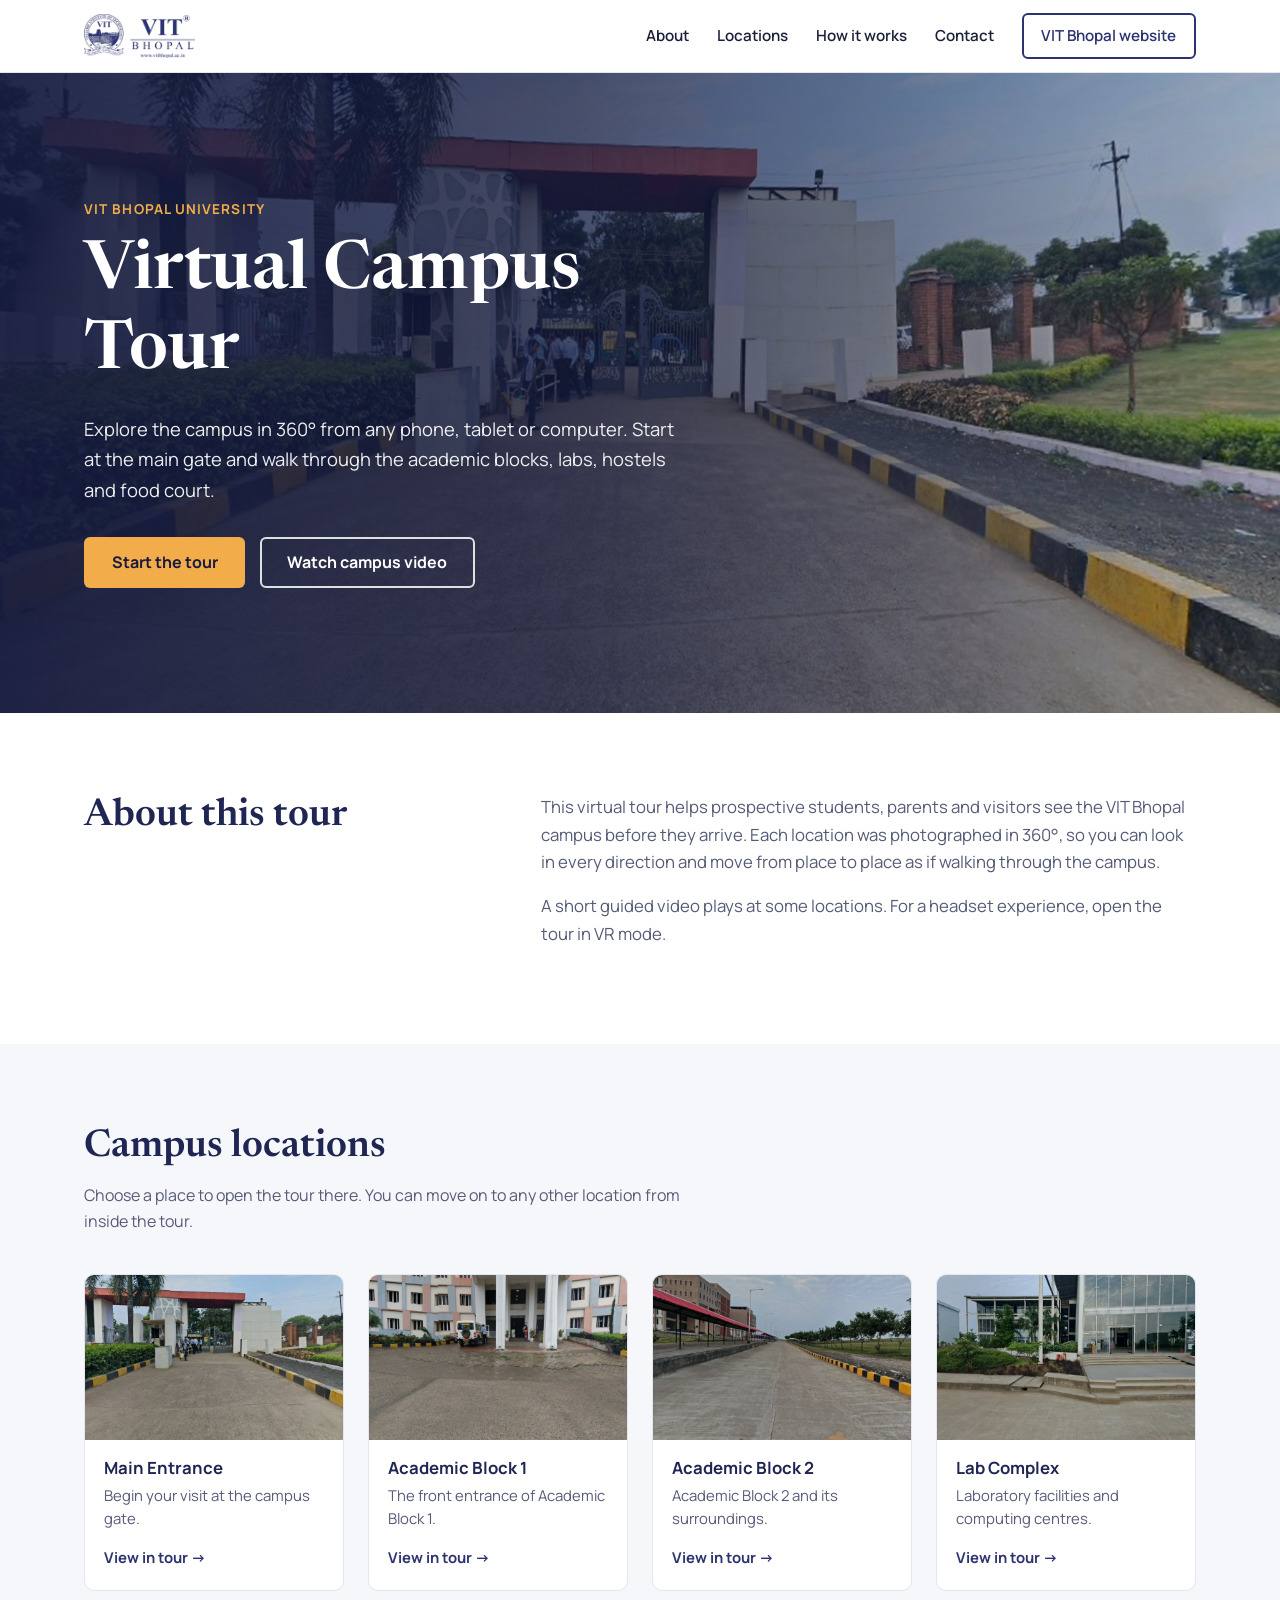
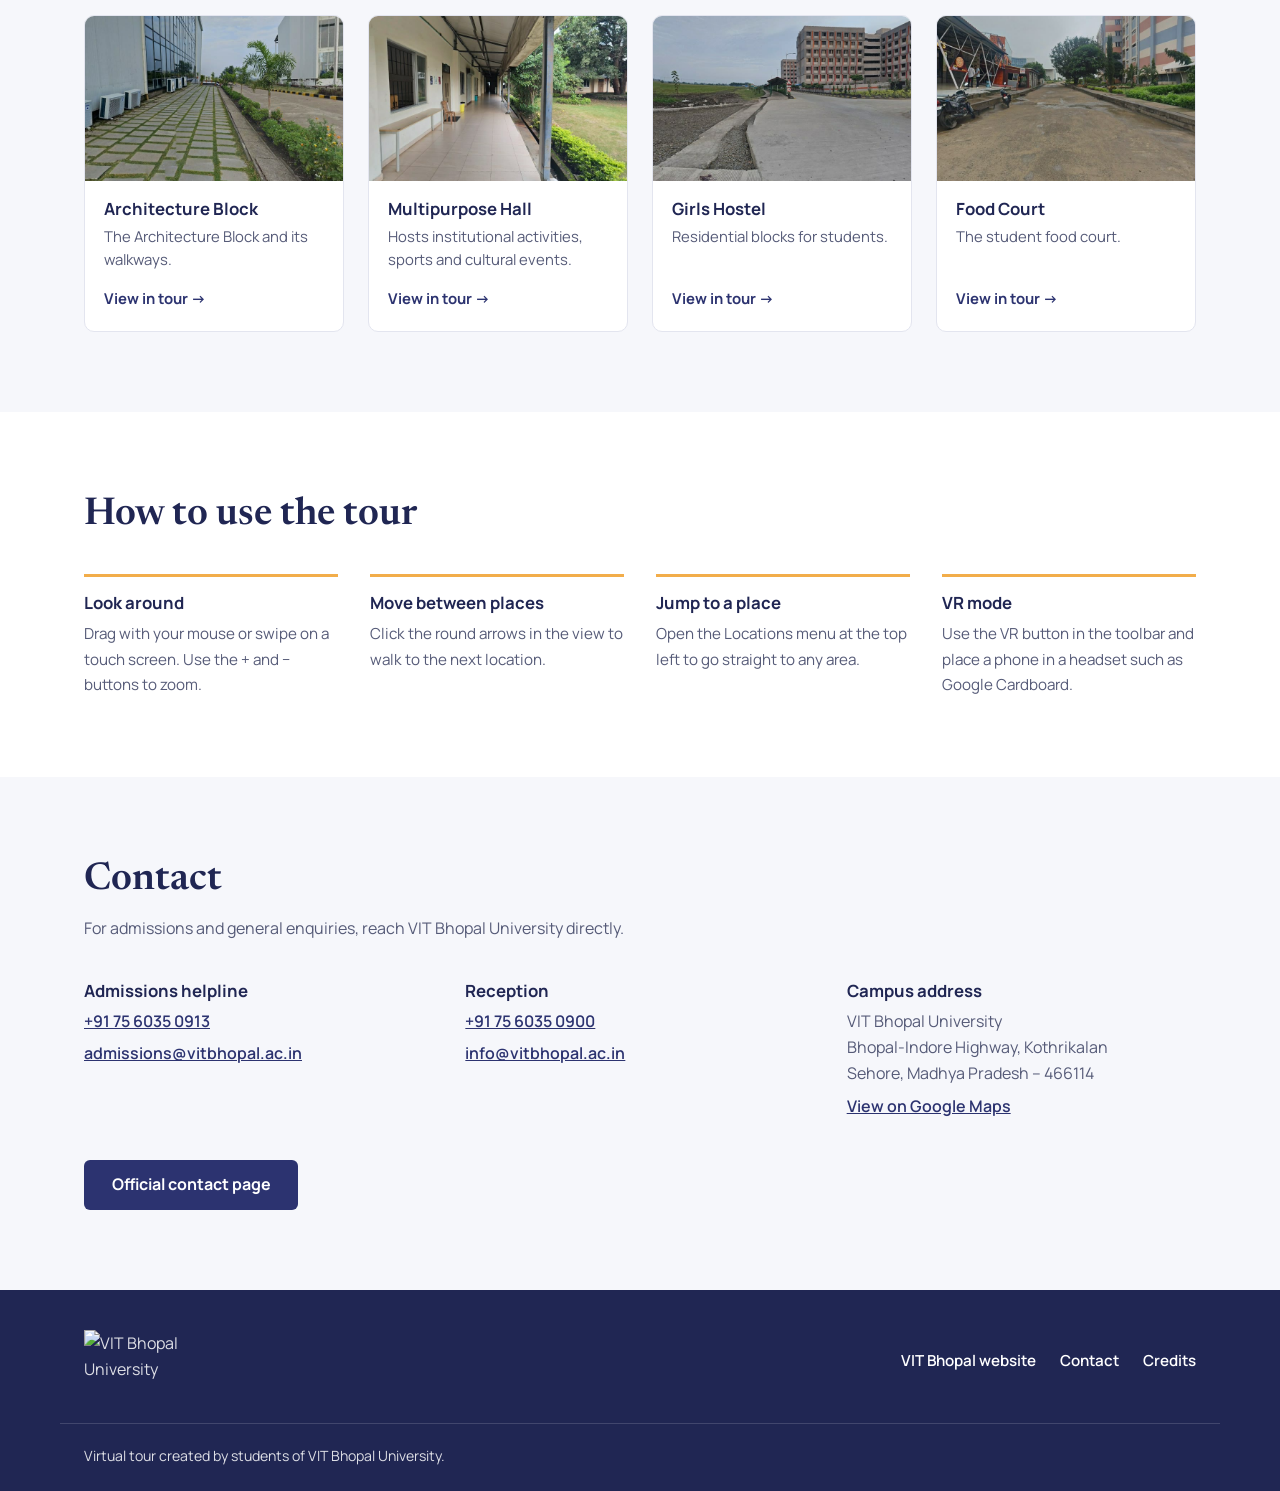
==== commit 17b5dfd0: "Rebuild landing page to match the official VIT Bhopal site - Light, institutional design using the o" ====
--- a/index.html
+++ b/index.html
@@ -3,448 +3,227 @@
 <head>
     <meta charset="UTF-8">
     <meta name="viewport" content="width=device-width, initial-scale=1.0">
-    <title>VIT Bhopal - 360° Campus Virtual Tour | Digital Campus Gateway</title>
-    <meta name="description" content="Step inside VIT Bhopal. Explore our magnificent 250-acre campus through an immersive 360° virtual tour. Experience classrooms, labs, hostels, and student life as if you are already here.">
-    <meta name="author" content="Group-1 Project Exhibition">
-    
-    <!-- Open Graph Metadata for Social Sharing -->
-    <meta property="og:title" content="VIT Bhopal - 360° Campus Virtual Tour">
-    <meta property="og:description" content="Explore VIT Bhopal's magnificent 250-acre campus through an immersive 360° virtual tour. Discover world-class facilities, modern architecture, and vibrant campus life.">
+    <title>Virtual Campus Tour | VIT Bhopal University</title>
+    <meta name="description" content="Explore the VIT Bhopal University campus in an interactive 360° virtual tour, from the main gate to the academic blocks, labs, hostels and food court.">
+    <meta name="theme-color" content="#2c3370">
+
+    <meta property="og:title" content="Virtual Campus Tour | VIT Bhopal University">
+    <meta property="og:description" content="Explore the VIT Bhopal University campus in an interactive 360° virtual tour.">
     <meta property="og:type" content="website">
-    
-    <!-- Stylesheets -->
-    <meta name="theme-color" content="#050d1f">
-    <link rel="icon" href="logo/Vit%20Bhopal%20Logo.png" type="image/png">
-    <link rel="preload" as="image" href="tour-project/showcase/lion-park.jpg">
-    <link rel="stylesheet" href="style.css">
-    
-    <!-- Fonts -->
+
+    <link rel="icon" href="logo/vit-bhopal-logo.png" type="image/png">
+    <link rel="preload" as="image" href="tour-project/showcase/main-entrance.jpg">
+
     <link rel="preconnect" href="https://fonts.googleapis.com">
     <link rel="preconnect" href="https://fonts.gstatic.com" crossorigin>
-    <link href="https://fonts.googleapis.com/css2?family=Outfit:wght@300;400;500;600;700;800&family=Playfair+Display:ital,wght@0,400;0,600;0,700;1,400&display=swap" rel="stylesheet">
-    <link rel="stylesheet" href="https://cdnjs.cloudflare.com/ajax/libs/font-awesome/6.5.1/css/all.min.css">
+    <link href="https://fonts.googleapis.com/css2?family=Manrope:wght@400;500;600;700&family=Newsreader:opsz,wght@6..72,500;6..72,600&display=swap" rel="stylesheet">
+    <link rel="stylesheet" href="style.css">
 </head>
 <body>
-    <!-- Loading Screen -->
-    <div class="loading-screen" id="loadingScreen">
-        <div class="loading-spinner"></div>
-        <div class="loading-text">Preparing Virtual Gateway...</div>
+    <!-- Header -->
+    <header class="site-header" id="siteHeader">
+        <div class="container header-inner">
+            <a class="brand" href="https://vitbhopal.ac.in" target="_blank" rel="noopener" aria-label="VIT Bhopal University website">
+                <img src="logo/vit-bhopal-logo.png" alt="VIT Bhopal University" width="111" height="44">
+            </a>
+            <button class="menu-toggle" id="menuToggle" type="button" aria-label="Open menu" aria-expanded="false" aria-controls="siteNav">
+                <span></span><span></span><span></span>
+            </button>
+            <nav class="site-nav" id="siteNav" aria-label="Main">
+                <a href="#about">About</a>
+                <a href="#locations">Locations</a>
+                <a href="#how">How it works</a>
+                <a href="#contact">Contact</a>
+                <a class="nav-cta" href="https://vitbhopal.ac.in" target="_blank" rel="noopener">VIT Bhopal website</a>
+            </nav>
+        </div>
+    </header>
+
+    <main>
+        <!-- Hero -->
+        <section class="hero">
+            <div class="hero-bg" style="background-image: url('tour-project/showcase/main-entrance.jpg')"></div>
+            <div class="container hero-inner">
+                <p class="eyebrow">VIT Bhopal University</p>
+                <h1>Virtual Campus Tour</h1>
+                <p class="lead">Explore the campus in 360° from any phone, tablet or computer. Start at the main gate and walk through the academic blocks, labs, hostels and food court.</p>
+                <div class="actions">
+                    <a class="btn btn-accent" href="tour-project/campus%20tour.html">Start the tour</a>
+                    <button class="btn btn-outline" id="watchPreviewBtn" type="button">Watch campus video</button>
+                </div>
+            </div>
+        </section>
+
+        <!-- About -->
+        <section class="section" id="about">
+            <div class="container two-col">
+                <div>
+                    <h2>About this tour</h2>
+                </div>
+                <div class="prose">
+                    <p>This virtual tour helps prospective students, parents and visitors see the VIT Bhopal campus before they arrive. Each location was photographed in 360°, so you can look in every direction and move from place to place as if walking through the campus.</p>
+                    <p>A short guided video plays at some locations. For a headset experience, open the tour in VR mode.</p>
+                </div>
+            </div>
+        </section>
+
+        <!-- Locations -->
+        <section class="section section-muted" id="locations">
+            <div class="container">
+                <h2>Campus locations</h2>
+                <p class="section-intro">Choose a place to open the tour there. You can move on to any other location from inside the tour.</p>
+
+                <div class="card-grid">
+                    <a class="card" href="tour-project/campus%20tour.html?scene=exit%201">
+                        <img src="tour-project/thumbs/main-entrance.jpg" alt="Main Entrance" width="720" height="460" loading="lazy">
+                        <div class="card-body">
+                            <h3>Main Entrance</h3>
+                            <p>Begin your visit at the campus gate.</p>
+                            <span class="card-link">View in tour</span>
+                        </div>
+                    </a>
+                    <a class="card" href="tour-project/campus%20tour.html?scene=ab%20front%20gate%202">
+                        <img src="tour-project/thumbs/academic-block-1.jpg" alt="Academic Block 1" width="720" height="460" loading="lazy">
+                        <div class="card-body">
+                            <h3>Academic Block 1</h3>
+                            <p>The front entrance of Academic Block 1.</p>
+                            <span class="card-link">View in tour</span>
+                        </div>
+                    </a>
+                    <a class="card" href="tour-project/campus%20tour.html?scene=ab2%20%203">
+                        <img src="tour-project/thumbs/academic-block-2.jpg" alt="Academic Block 2" width="720" height="460" loading="lazy">
+                        <div class="card-body">
+                            <h3>Academic Block 2</h3>
+                            <p>Academic Block 2 and its surroundings.</p>
+                            <span class="card-link">View in tour</span>
+                        </div>
+                    </a>
+                    <a class="card" href="tour-project/campus%20tour.html?scene=lc%201">
+                        <img src="tour-project/thumbs/lab-complex.jpg" alt="Lab Complex" width="720" height="460" loading="lazy">
+                        <div class="card-body">
+                            <h3>Lab Complex</h3>
+                            <p>Laboratory facilities and computing centres.</p>
+                            <span class="card-link">View in tour</span>
+                        </div>
+                    </a>
+                    <a class="card" href="tour-project/campus%20tour.html?scene=arch%201">
+                        <img src="tour-project/thumbs/architecture-block.jpg" alt="Architecture Block" width="720" height="460" loading="lazy">
+                        <div class="card-body">
+                            <h3>Architecture Block</h3>
+                            <p>The Architecture Block and its walkways.</p>
+                            <span class="card-link">View in tour</span>
+                        </div>
+                    </a>
+                    <a class="card" href="tour-project/campus%20tour.html?scene=mph%201">
+                        <img src="tour-project/thumbs/multipurpose-hall.jpg" alt="Multipurpose Hall" width="720" height="460" loading="lazy">
+                        <div class="card-body">
+                            <h3>Multipurpose Hall</h3>
+                            <p>Hosts institutional activities, sports and cultural events.</p>
+                            <span class="card-link">View in tour</span>
+                        </div>
+                    </a>
+                    <a class="card" href="tour-project/campus%20tour.html?scene=girls%2012">
+                        <img src="tour-project/thumbs/girls-hostel.jpg" alt="Girls Hostel" width="720" height="460" loading="lazy">
+                        <div class="card-body">
+                            <h3>Girls Hostel</h3>
+                            <p>Residential blocks for students.</p>
+                            <span class="card-link">View in tour</span>
+                        </div>
+                    </a>
+                    <a class="card" href="tour-project/campus%20tour.html?scene=ab%2015">
+                        <img src="tour-project/thumbs/food-court.jpg" alt="Food Court" width="720" height="460" loading="lazy">
+                        <div class="card-body">
+                            <h3>Food Court</h3>
+                            <p>The student food court.</p>
+                            <span class="card-link">View in tour</span>
+                        </div>
+                    </a>
+                </div>
+            </div>
+        </section>
+
+        <!-- How it works -->
+        <section class="section" id="how">
+            <div class="container">
+                <h2>How to use the tour</h2>
+                <div class="steps">
+                    <div>
+                        <h3>Look around</h3>
+                        <p>Drag with your mouse or swipe on a touch screen. Use the + and − buttons to zoom.</p>
+                    </div>
+                    <div>
+                        <h3>Move between places</h3>
+                        <p>Click the round arrows in the view to walk to the next location.</p>
+                    </div>
+                    <div>
+                        <h3>Jump to a place</h3>
+                        <p>Open the Locations menu at the top left to go straight to any area.</p>
+                    </div>
+                    <div>
+                        <h3>VR mode</h3>
+                        <p>Use the VR button in the toolbar and place a phone in a headset such as Google Cardboard.</p>
+                    </div>
+                </div>
+            </div>
+        </section>
+
+        <!-- Contact -->
+        <section class="section section-muted" id="contact">
+            <div class="container">
+                <h2>Contact</h2>
+                <p class="section-intro">For admissions and general enquiries, reach VIT Bhopal University directly.</p>
+
+                <div class="contact-grid">
+                    <div>
+                        <h3>Admissions helpline</h3>
+                        <p><a href="tel:+917560350913">+91 75 6035 0913</a></p>
+                        <p><a href="mailto:admissions@vitbhopal.ac.in">admissions@vitbhopal.ac.in</a></p>
+                    </div>
+                    <div>
+                        <h3>Reception</h3>
+                        <p><a href="tel:+917560350900">+91 75 6035 0900</a></p>
+                        <p><a href="mailto:info@vitbhopal.ac.in">info@vitbhopal.ac.in</a></p>
+                    </div>
+                    <div>
+                        <h3>Campus address</h3>
+                        <p>VIT Bhopal University<br>Bhopal-Indore Highway, Kothrikalan<br>Sehore, Madhya Pradesh – 466114</p>
+                        <p><a href="https://www.google.com/maps/place/VIT+Bhopal+University/@23.0774796,76.8513183,15z" target="_blank" rel="noopener">View on Google Maps</a></p>
+                    </div>
+                </div>
+                <p class="contact-more"><a class="btn btn-primary" href="https://vitbhopal.ac.in/contact" target="_blank" rel="noopener">Official contact page</a></p>
+            </div>
+        </section>
+    </main>
+
+    <!-- Footer -->
+    <footer class="site-footer">
+        <div class="container footer-inner">
+            <div>
+                <img src="logo/Vit%20Bhopal%20Logo.png" alt="VIT Bhopal University" width="150" height="61">
+            </div>
+            <div class="footer-links">
+                <a href="https://vitbhopal.ac.in" target="_blank" rel="noopener">VIT Bhopal website</a>
+                <a href="https://vitbhopal.ac.in/contact" target="_blank" rel="noopener">Contact</a>
+                <a href="Credits.html">Credits</a>
+            </div>
+        </div>
+        <div class="container footer-note">
+            <p>Virtual tour created by students of VIT Bhopal University.</p>
+        </div>
+    </footer>
+
+    <!-- Campus video -->
+    <div class="video-modal" id="videoModal" role="dialog" aria-modal="true" aria-label="Campus video" hidden>
+        <div class="modal-overlay" id="modalOverlay"></div>
+        <div class="modal-content">
+            <button class="modal-close" id="modalCloseBtn" type="button" aria-label="Close video">&times;</button>
+            <video id="previewVideo" controls preload="none">
+                <source src="tour-project/videos/Campus-Life-at-VIT-Bhopal.mp4" type="video/mp4">
+                Your browser does not support the video tag.
+            </video>
+        </div>
     </div>
 
-    <!-- Navigation -->
-    <nav class="navbar" id="navbar">
-        <div class="nav-container">
-            <div class="nav-logo">
-                <img src="logo/Vit%20Bhopal%20Logo.png" alt="VIT Bhopal" width="148" height="60">
-            </div>
-            <div class="nav-menu" id="navMenu">
-                <a href="#home" class="nav-link active">Home</a>
-                <a href="#about" class="nav-link">About</a>
-                <a href="tour-project/campus tour.html" class="nav-link">Virtual Tour</a>
-                <a href="#contact" class="nav-link">Contact</a>
-            </div>
-            <div class="nav-toggle" id="navToggle">
-                <span></span>
-                <span></span>
-                <span></span>
-            </div>
-        </div>
-    </nav>
-
-    <!-- Hero Section -->
-    <section class="hero" id="home">
-        <!-- Cinematic Background Image (Replacing green screen video) -->
-        <div class="hero-image-container">
-            <div class="hero-bg-image" style="background-image: url('tour-project/showcase/lion-park.jpg')"></div>
-            <div class="hero-overlay"></div>
-        </div>
-        
-        <div class="hero-content">
-            <div class="hero-text-wrapper">
-                <h1 class="hero-headline">
-                    <span class="eyebrow">360° Virtual Campus Tour</span>
-                    <span class="main-title">Step Inside <br><span class="highlight-serif">VIT Bhopal</span></span>
-                </h1>
-                <p class="hero-subtext">Explore the campus as if you're already here.</p>
-                <div class="hero-ctas">
-                    <button class="btn-primary" id="startTourBtn">
-                        Enter Campus
-                    </button>
-                    <button class="btn-secondary" id="watchPreviewBtn">
-                        <i class="fa-solid fa-play"></i> Watch Preview
-                    </button>
-                </div>
-            </div>
-
-            <!-- Tour Showcase Screenshots -->
-            <div class="hero-showcase">
-                <div class="showcase-track">
-                    <div class="showcase-item active" style="background-image: url('tour-project/showcase/lion-park.jpg')">
-                        <span class="showcase-tag">Lion Park</span>
-                    </div>
-                    <div class="showcase-item" style="background-image: url('tour-project/showcase/academic-block-2.jpg')">
-                        <span class="showcase-tag">Academic Block 2</span>
-                    </div>
-                    <div class="showcase-item" style="background-image: url('tour-project/showcase/lab-complex.jpg')">
-                        <span class="showcase-tag">Lab Complex</span>
-                    </div>
-                    <div class="showcase-item" style="background-image: url('tour-project/showcase/main-entrance.jpg')">
-                        <span class="showcase-tag">Main Entrance</span>
-                    </div>
-                </div>
-                <div class="showcase-nav">
-                    <button class="showcase-arrow prev" aria-label="Previous Showcase Image"><i class="fa-solid fa-arrow-left"></i></button>
-                    <button class="showcase-arrow next" aria-label="Next Showcase Image"><i class="fa-solid fa-arrow-right"></i></button>
-                </div>
-            </div>
-        </div>
-        <div class="scroll-prompt" id="learnMoreBtn">
-            <span class="scroll-line"></span>
-            <span class="scroll-text">Scroll to explore</span>
-        </div>
-    </section>
-
-    <!-- Why This Tour Exists Section -->
-    <section class="storytelling-section" id="about">
-        <div class="container">
-            <div class="story-grid">
-                <div class="story-header animate-on-scroll">
-                    <span class="section-tag">Concept</span>
-                    <h2 class="editorial-title">Not Just a Website.</h2>
-                </div>
-                <div class="story-body animate-on-scroll">
-                    <p class="lead-text">This virtual experience was designed to help prospective students, parents, and visitors explore the campus remotely and understand the environment before arriving physically.</p>
-                    <p class="supporting-text">Every building, pathway, and lecture hall has been mapped in high-definition panoramic imagery. We invite you to experience the spatial context and state-of-the-art infrastructure of India's premier technology university.</p>
-                </div>
-            </div>
-        </div>
-    </section>
-
-    <!-- Immersive Preview Section -->
-    <section class="immersive-preview-section">
-        <div class="container">
-            <div class="section-tag-wrapper">
-                <span class="section-tag">Interactive Features</span>
-                <h2 class="section-title">Designed for Discovery</h2>
-            </div>
-            
-            <div class="horizontal-cards-grid">
-                <!-- Card 1 -->
-                <div class="horizontal-card animate-on-scroll">
-                    <div class="card-image-box" style="background-image: url('tour-project/showcase/lion-park.jpg')">
-                        <div class="card-image-overlay"></div>
-                    </div>
-                    <div class="card-content-box">
-                        <span class="card-num">01</span>
-                        <h3 class="card-heading">Explore in 360°</h3>
-                        <p class="card-desc">Move freely and experience every location in immersive 360° panoramas.</p>
-                    </div>
-                </div>
-
-                <!-- Card 2 -->
-                <div class="horizontal-card animate-on-scroll">
-                    <div class="card-image-box" style="background-image: url('tour-project/avatar.webp')">
-                        <div class="card-image-overlay"></div>
-                    </div>
-                    <div class="card-content-box">
-                        <span class="card-num">02</span>
-                        <h3 class="card-heading">Guided by AI Avatar</h3>
-                        <p class="card-desc">Receive location-based interactive explanations while exploring the campus.</p>
-                    </div>
-                </div>
-
-                <!-- Card 3 -->
-                <div class="horizontal-card animate-on-scroll">
-                    <div class="card-image-box" style="background-image: url('tour-project/showcase/central-junction.jpg')">
-                        <div class="card-image-overlay"></div>
-                    </div>
-                    <div class="card-content-box">
-                        <span class="card-num">03</span>
-                        <h3 class="card-heading">Smart Navigation</h3>
-                        <p class="card-desc">Teleport between buildings and discover campus landmarks seamlessly.</p>
-                    </div>
-                </div>
-            </div>
-        </div>
-    </section>
-
-    <!-- Campus Journey Timeline Section -->
-    <section class="journey-timeline-section">
-        <div class="container">
-            <div class="section-tag-wrapper align-center">
-                <span class="section-tag">Guided Itinerary</span>
-                <h2 class="section-title">The Campus Itinerary</h2>
-                <p class="section-intro">Trace the path of a typical visitor, starting from the campus gates to the ultimate administrative and gathering facilities.</p>
-            </div>
-
-            <div class="timeline-container">
-                <!-- Timeline Line -->
-                <div class="timeline-progress-line"></div>
-
-                <!-- Step 1 -->
-                <div class="timeline-step animate-on-scroll">
-                    <div class="timeline-marker"></div>
-                    <div class="timeline-image" style="background-image: url('tour-project/thumbs/main-entrance.jpg')"></div>
-                    <div class="timeline-content">
-                        <span class="step-meta">Stop 01</span>
-                        <h3>Main Entrance</h3>
-                        <p>Pass through the grand archway of the main gate, initiating your digital journey into the campus.</p>
-                    </div>
-                </div>
-
-                <!-- Step 2 -->
-                <div class="timeline-step animate-on-scroll">
-                    <div class="timeline-marker"></div>
-                    <div class="timeline-image" style="background-image: url('tour-project/thumbs/academic-block-1.jpg')"></div>
-                    <div class="timeline-content">
-                        <span class="step-meta">Stop 02</span>
-                        <h3>Academic Block</h3>
-                        <p>Walk into Academic Block 1, featuring high-tech CALTECH classrooms designed for active collaborative learning.</p>
-                    </div>
-                </div>
-
-                <!-- Step 3 -->
-                <div class="timeline-step animate-on-scroll">
-                    <div class="timeline-marker"></div>
-                    <div class="timeline-image" style="background-image: url('tour-project/thumbs/lab-complex.jpg')"></div>
-                    <div class="timeline-content">
-                        <span class="step-meta">Stop 03</span>
-                        <h3>Lab Complex</h3>
-                        <p>Explore the state-of-the-art laboratory facilities and advanced computing centers.</p>
-                    </div>
-                </div>
-
-                <!-- Step 4 -->
-                <div class="timeline-step animate-on-scroll">
-                    <div class="timeline-marker"></div>
-                    <div class="timeline-image" style="background-image: url('tour-project/thumbs/food-court.jpg')"></div>
-                    <div class="timeline-content">
-                        <span class="step-meta">Stop 04</span>
-                        <h3>Food Court</h3>
-                        <p>Stop by the lively food court, the social hub for students offering diverse culinary choices.</p>
-                    </div>
-                </div>
-
-                <!-- Step 5 -->
-                <div class="timeline-step animate-on-scroll">
-                    <div class="timeline-marker"></div>
-                    <div class="timeline-image" style="background-image: url('tour-project/thumbs/girls-hostel.jpg')"></div>
-                    <div class="timeline-content">
-                        <span class="step-meta">Stop 05</span>
-                        <h3>Modern Hostels</h3>
-                        <p>Experience the secure, modern residential blocks that provide a comfortable home away from home.</p>
-                    </div>
-                </div>
-
-                <!-- Step 6 -->
-                <div class="timeline-step animate-on-scroll">
-                    <div class="timeline-marker"></div>
-                    <div class="timeline-image" style="background-image: url('tour-project/thumbs/multipurpose-hall.jpg')"></div>
-                    <div class="timeline-content">
-                        <span class="step-meta">Stop 06</span>
-                        <h3>Multipurpose Hall (MPH)</h3>
-                        <p>Conclude at the Multipurpose Hall (MPH), hosting major institutional activities, sports, and cultural events.</p>
-                    </div>
-                </div>
-            </div>
-        </div>
-    </section>
-
-    <!-- Interactive Campus Map Preview -->
-    <section class="interactive-map-section">
-        <div class="container">
-            <div class="map-grid">
-                <div class="map-info-box animate-on-scroll">
-                    <span class="section-tag">Visual Layout</span>
-                    <h2 class="section-title">Interactive Map Blueprint</h2>
-                    <p class="map-intro">Get your bearings. Hover over the active nodes on the blueprint to preview the key zones across the campus layout.</p>
-                    
-                    <!-- Dynamic Detail Card -->
-                    <div class="map-detail-card" id="mapDetailCard">
-                        <div class="detail-card-header">
-                            <span class="detail-number" id="detailNum">01</span>
-                            <h3 class="detail-title" id="detailTitle">Main Entrance</h3>
-                        </div>
-                        <p class="detail-description" id="detailDesc">Select a node on the map layout to display its information.</p>
-                        <a href="tour-project/campus tour.html" class="btn-detail-explore">Explore in Tour <i class="fa-solid fa-arrow-right"></i></a>
-                    </div>
-                </div>
-
-                <div class="map-visual-box animate-on-scroll">
-                    <div class="blueprint-container">
-                        <!-- Blueprint Map Image/SVG Background -->
-                        <div class="blueprint-bg" style="background-image: url('tour-project/showcase/central-junction.jpg')">
-                            <div class="blueprint-overlay"></div>
-                        </div>
-                        
-                        <!-- Map Pins -->
-                        <div class="map-pin active" style="top: 85%; left: 20%;" data-num="01" data-title="Main Entrance" data-desc="The grand entryway arch of the campus that welcomes students and visitors alike.">
-                            <div class="pin-pulse"></div>
-                            <i class="fa-solid fa-location-dot"></i>
-                        </div>
-                        
-                        <div class="map-pin" style="top: 50%; left: 45%;" data-num="02" data-title="Academic Block 1" data-desc="The heart of education at VIT Bhopal, featuring modular classroom platforms.">
-                            <div class="pin-pulse"></div>
-                            <i class="fa-solid fa-location-dot"></i>
-                        </div>
-                        
-                        <div class="map-pin" style="top: 35%; left: 60%;" data-num="03" data-title="Academic Block 2" data-desc="State-of-the-art tech classrooms and advanced computer laboratory wings.">
-                            <div class="pin-pulse"></div>
-                            <i class="fa-solid fa-location-dot"></i>
-                        </div>
-                        
-                        <div class="map-pin" style="top: 45%; left: 75%;" data-num="04" data-title="Lab Complex" data-desc="Laboratory and computing facilities for hands-on, practical learning.">
-                            <div class="pin-pulse"></div>
-                            <i class="fa-solid fa-location-dot"></i>
-                        </div>
-
-                        <div class="map-pin" style="top: 25%; left: 40%;" data-num="05" data-title="Multipurpose Hall" data-desc="Hosts major institutional activities, sports, and cultural events.">
-                            <div class="pin-pulse"></div>
-                            <i class="fa-solid fa-location-dot"></i>
-                        </div>
-                    </div>
-                </div>
-            </div>
-        </div>
-    </section>
-
-    <!-- Contact Section -->
-    <section class="contact-redesign-section" id="contact">
-        <div class="container">
-            <div class="section-tag-wrapper align-center">
-                <span class="section-tag">Admissions & Inquiries</span>
-                <h2 class="section-title">Connect with Campus</h2>
-                <p class="section-intro">Have questions about admissions, facilities, or visiting VIT Bhopal? Reach out to our representative offices below.</p>
-            </div>
-
-            <div class="contact-layout-grid">
-                <!-- Info Cards -->
-                <div class="admissions-info-cards animate-on-scroll">
-                    <div class="info-card">
-                        <div class="info-card-icon"><i class="fa-solid fa-user-graduate"></i></div>
-                        <div class="info-card-text">
-                            <h3>Admissions Helpline</h3>
-                            <p>Call: <a href="tel:+91-755-715-8000">+91-755-715-8000</a></p>
-                            <p>Email: <a href="mailto:admissions@vitbhopal.ac.in">admissions@vitbhopal.ac.in</a></p>
-                        </div>
-                    </div>
-
-                    <div class="info-card">
-                        <div class="info-card-icon"><i class="fa-solid fa-map-location-dot"></i></div>
-                        <div class="info-card-text">
-                            <h3>Campus Address</h3>
-                            <a href="https://www.google.com/maps/place/VIT+Bhopal+University/@23.0752256,76.8606208,14z/data=!4m6!3m5!1s0x397ce9ceaaaaaaab:0xa224b6b82b421f83!8m2!3d23.0774796!4d76.8513183!16s%2Fg%2F11hbgkdndx?entry=ttu&g_ep=EgoyMDI1MDkyMS4wIKXMDSoASAFQAw%3D%3D" target="_blank" rel="noopener" class="address-map-link">
-                                <p>VIT Bhopal University<br>Bhopal-Indore Highway, Kothrikalan<br>Sehore, Madhya Pradesh – 466114</p>
-                            </a>
-                        </div>
-                    </div>
-
-                    <div class="info-card">
-                        <div class="info-card-icon"><i class="fa-solid fa-envelope-open-text"></i></div>
-                        <div class="info-card-text">
-                            <h3>General Inquiries</h3>
-                            <p>Email: <a href="mailto:info@vitbhopal.ac.in">info@vitbhopal.ac.in</a></p>
-                        </div>
-                    </div>
-                </div>
-
-                <!-- Minimalism Contact Form -->
-                <div class="contact-form-box animate-on-scroll">
-                    <form class="premium-contact-form" id="contactForm">
-                        <div class="form-row">
-                            <div class="form-field">
-                                <label for="name">Full Name</label>
-                                <input type="text" id="name" name="name" placeholder="Your Name" required>
-                            </div>
-                        </div>
-                        <div class="form-row split">
-                            <div class="form-field">
-                                <label for="email">Email Address</label>
-                                <input type="email" id="email" name="email" placeholder="email@address.com" required>
-                            </div>
-                            <div class="form-field">
-                                <label for="phone">Phone Number</label>
-                                <input type="tel" id="phone" name="phone" placeholder="+91 00000 00000">
-                            </div>
-                        </div>
-                        <div class="form-row">
-                            <div class="form-field">
-                                <label for="message">Your Inquiry</label>
-                                <textarea id="message" name="message" placeholder="How can we assist you?" rows="4" required></textarea>
-                            </div>
-                        </div>
-                        <button type="submit" class="btn-form-submit" id="submitBtn">
-                            Submit Inquiry <i class="fa-solid fa-paper-plane"></i>
-                        </button>
-                    </form>
-                </div>
-            </div>
-        </div>
-    </section>
-
-    <!-- Footer -->
-    <footer class="footer">
-        <div class="container">
-            <div class="footer-content">
-                <div class="footer-section">
-                    <div class="footer-logo">
-                        <img src="logo/Vit%20Bhopal%20Logo.png" alt="VIT Bhopal University" width="150" height="61">
-                    </div>
-                    <p class="footer-description">
-                        Pioneering excellence in education and research, creating tomorrow's leaders today.
-                    </p>
-                </div>
-                <div class="footer-section">
-                    <h3>Quick Links</h3>
-                    <ul class="footer-links">
-                        <li><a href="https://vitbhopal.ac.in" target="_blank" rel="noopener">Main Website</a></li>
-                        <li><a href="https://admission.vitbhopal.ac.in/" target="_blank" rel="noopener">Admissions</a></li>
-                        <li><a href="https://vitbhopal.ac.in/gallery/" target="_blank" rel="noopener">Gallery</a></li>
-                    </ul>
-                </div>
-                <div class="footer-section">
-                    <h3>Academics</h3>
-                    <ul class="footer-links">
-                        <li><a href="https://vitbhopal.ac.in/programmes-offered/">Programs</a></li>
-                        <li><a href="https://vitbhopal.ac.in/category/undergraduate-research/">Research</a></li>
-                        <li><a href="https://vitbhopal.ac.in/faculty/">Faculty</a></li>
-                    </ul>
-                </div>
-                <div class="footer-section">
-                    <h3>Socials</h3>
-                    <div class="footer-social">
-                        <a href="https://x.com/vitbhopal?lang=en" target="_blank" rel="noopener"><i class="fab fa-x-twitter"></i></a>
-                        <a href="https://www.instagram.com/vit.bhopal/" target="_blank" rel="noopener"><i class="fab fa-instagram"></i></a>
-                        <a href="https://www.linkedin.com/school/vit-bhopal-university/posts/?feedView=all" target="_blank" rel="noopener"><i class="fab fa-linkedin-in"></i></a>
-                        <a href="https://www.facebook.com/VITUnivBhopal/" target="_blank" rel="noopener"><i class="fab fa-facebook"></i></a>
-                        <a href="https://www.youtube.com/c/VITBHOPALOfficial" target="_blank" rel="noopener"><i class="fab fa-youtube"></i></a>
-                    </div>
-                </div>
-            </div>
-            <div class="footer-bottom">
-                <hr>
-                <a href="Credits.html" target="_blank" rel="noopener" style="color: rgba(255,255,255,0.7); text-decoration: none; margin-bottom: 0.5rem; display: inline-block;">Credits Of our Team Members</a>
-                <p>&copy; 2025 Group-1. All rights reserved.</p>
-            </div>
-        </div>
-    </footer>
-
-    <!-- Video Modal for Preview -->
-    <div class="video-modal" id="videoModal">
-        <div class="modal-overlay"></div>
-        <div class="modal-content">
-            <button class="modal-close" id="modalCloseBtn"><i class="fa-solid fa-xmark"></i></button>
-            <div class="video-wrapper">
-                <video id="previewVideo" controls>
-                    <source src="tour-project/videos/Campus-Life-at-VIT-Bhopal.mp4" type="video/mp4">
-                    Your browser does not support the video tag.
-                </video>
-            </div>
-        </div>
-    </div>
-
-    <!-- Script Dependencies -->
-    <script type="text/javascript" src="https://cdn.jsdelivr.net/npm/@emailjs/browser@4/dist/email.min.js"></script>
     <script src="main.js"></script>
 </body>
-</html>+</html>
--- a/style.css
+++ b/style.css
@@ -1,1406 +1,601 @@
-/* Reset and Base Styles */
-* {
-    margin: 0;
-    padding: 0;
+/* ==========================================================
+   VIT Bhopal – Virtual Campus Tour: landing page
+   Colours and fonts follow the official site (vitbhopal.ac.in):
+   white pages, navy-indigo primary, amber accent, Manrope + Newsreader.
+   ========================================================== */
+
+:root {
+    --primary: #2c3370;
+    --primary-dark: #202653;
+    --primary-deep: #151a3e;
+    --primary-light: #e9eaf4;
+    --accent: #f2ad4a;
+    --accent-dark: #e09a33;
+    --bg: #ffffff;
+    --bg-muted: #f6f7fb;
+    --text: #1b1f3a;
+    --text-soft: #565b78;
+    --border: #e3e5ef;
+    --radius: 10px;
+    --sans: "Manrope", "Helvetica Neue", Helvetica, Arial, sans-serif;
+    --serif: "Newsreader", Georgia, "Times New Roman", serif;
+}
+
+*,
+*::before,
+*::after {
     box-sizing: border-box;
-}
-
-:root {
-    /* Colors - Apple & Nothing.tech inspired */
-    --background: #050d1f;
-    --surface: #0a1a38;
-    --surface-light: #10264d;
-    --primary: #f2a900;
-    --primary-dark: #d99500;
-    --accent: #ffc83d;
-    --text-primary: #f5f5f7;
-    --text-secondary: #86868b;
-    --text-muted: #6e6e73;
-    --border: rgba(255, 255, 255, 0.08);
-    --glass: rgba(255, 255, 255, 0.03);
-    --glass-border: rgba(255, 255, 255, 0.06);
-    
-    /* Transitions */
-    --transition: all 0.4s cubic-bezier(0.25, 1, 0.5, 1);
-    --transition-fast: all 0.2s cubic-bezier(0.25, 1, 0.5, 1);
-    --transition-slow: all 0.8s cubic-bezier(0.25, 1, 0.5, 1);
 }
 
 html {
     scroll-behavior: smooth;
+    scroll-padding-top: 88px;
 }
 
 body {
-    font-family: 'Outfit', -apple-system, BlinkMacSystemFont, 'Segoe UI', Roboto, sans-serif;
-    background-color: var(--background);
-    color: var(--text-primary);
-    line-height: 1.6;
-    overflow-x: hidden;
+    margin: 0;
+    font-family: var(--sans);
+    font-size: 1rem;
+    line-height: 1.65;
+    color: var(--text);
+    background: var(--bg);
     -webkit-font-smoothing: antialiased;
 }
 
-/* Loading Screen */
-.loading-screen {
+img {
+    display: block;
+    max-width: 100%;
+    height: auto;
+}
+
+a {
+    color: var(--primary);
+}
+
+h1,
+h2,
+h3 {
+    margin: 0;
+    line-height: 1.2;
+    color: var(--primary-dark);
+}
+
+h2 {
+    font-family: var(--serif);
+    font-weight: 600;
+    font-size: clamp(1.75rem, 3vw, 2.4rem);
+}
+
+h3 {
+    font-size: 1.05rem;
+    font-weight: 700;
+}
+
+p {
+    margin: 0 0 1rem;
+}
+
+:focus-visible {
+    outline: 3px solid var(--accent);
+    outline-offset: 2px;
+}
+
+.container {
+    width: 100%;
+    max-width: 1160px;
+    margin: 0 auto;
+    padding: 0 1.5rem;
+}
+
+/* ---------- Buttons ---------- */
+.btn {
+    display: inline-block;
+    padding: 0.85rem 1.6rem;
+    border: 2px solid transparent;
+    border-radius: 6px;
+    font-family: inherit;
+    font-size: 1rem;
+    font-weight: 700;
+    line-height: 1.2;
+    text-align: center;
+    text-decoration: none;
+    cursor: pointer;
+    transition: background-color 0.2s ease, color 0.2s ease, border-color 0.2s ease;
+}
+
+.btn-accent {
+    background: var(--accent);
+    color: var(--primary-deep);
+}
+
+.btn-accent:hover {
+    background: var(--accent-dark);
+}
+
+.btn-outline {
+    background: transparent;
+    border-color: rgba(255, 255, 255, 0.85);
+    color: #fff;
+}
+
+.btn-outline:hover {
+    background: #fff;
+    color: var(--primary-dark);
+}
+
+.btn-primary {
+    background: var(--primary);
+    color: #fff;
+}
+
+.btn-primary:hover {
+    background: var(--primary-dark);
+}
+
+/* ---------- Header ---------- */
+.site-header {
+    position: sticky;
+    top: 0;
+    z-index: 50;
+    background: #fff;
+    border-bottom: 1px solid var(--border);
+    transition: box-shadow 0.2s ease;
+}
+
+.site-header.scrolled {
+    box-shadow: 0 2px 12px rgba(21, 26, 62, 0.08);
+}
+
+.header-inner {
+    display: flex;
+    align-items: center;
+    justify-content: space-between;
+    min-height: 72px;
+}
+
+.brand img {
+    height: 44px;
+    width: auto;
+}
+
+.site-nav {
+    display: flex;
+    align-items: center;
+    gap: 1.75rem;
+}
+
+.site-nav a {
+    color: var(--text);
+    font-size: 0.95rem;
+    font-weight: 600;
+    text-decoration: none;
+}
+
+.site-nav a:hover {
+    color: var(--primary);
+}
+
+.site-nav .nav-cta {
+    padding: 0.55rem 1.1rem;
+    border: 2px solid var(--primary);
+    border-radius: 6px;
+    color: var(--primary);
+}
+
+.site-nav .nav-cta:hover {
+    background: var(--primary);
+    color: #fff;
+}
+
+.menu-toggle {
+    display: none;
+    width: 44px;
+    height: 44px;
+    padding: 0;
+    border: 0;
+    background: transparent;
+    cursor: pointer;
+}
+
+.menu-toggle span {
+    display: block;
+    width: 24px;
+    height: 2px;
+    margin: 5px auto;
+    background: var(--primary-dark);
+    transition: transform 0.2s ease, opacity 0.2s ease;
+}
+
+.menu-toggle[aria-expanded="true"] span:nth-child(1) {
+    transform: translateY(7px) rotate(45deg);
+}
+
+.menu-toggle[aria-expanded="true"] span:nth-child(2) {
+    opacity: 0;
+}
+
+.menu-toggle[aria-expanded="true"] span:nth-child(3) {
+    transform: translateY(-7px) rotate(-45deg);
+}
+
+/* ---------- Hero ---------- */
+.hero {
+    position: relative;
+    display: flex;
+    align-items: center;
+    min-height: min(78vh, 640px);
+    color: #fff;
+    background: var(--primary-dark);
+    overflow: hidden;
+}
+
+.hero-bg {
+    position: absolute;
+    inset: 0;
+    background-size: cover;
+    background-position: center;
+}
+
+.hero::after {
+    content: "";
+    position: absolute;
+    inset: 0;
+    background: linear-gradient(90deg, rgba(21, 26, 62, 0.92) 0%, rgba(21, 26, 62, 0.7) 45%, rgba(21, 26, 62, 0.15) 100%);
+}
+
+.hero-inner {
+    position: relative;
+    z-index: 1;
+    padding-top: 4rem;
+    padding-bottom: 4rem;
+}
+
+.eyebrow {
+    margin-bottom: 0.75rem;
+    color: var(--accent);
+    font-size: 0.85rem;
+    font-weight: 700;
+    letter-spacing: 0.08em;
+    text-transform: uppercase;
+}
+
+.hero h1 {
+    max-width: 14ch;
+    margin-bottom: 1.25rem;
+    font-family: var(--serif);
+    font-weight: 600;
+    font-size: clamp(2.6rem, 6vw, 4.2rem);
+    color: #fff;
+}
+
+.lead {
+    max-width: 38rem;
+    margin-bottom: 2rem;
+    font-size: 1.15rem;
+    color: rgba(255, 255, 255, 0.92);
+}
+
+.actions {
+    display: flex;
+    flex-wrap: wrap;
+    gap: 0.9rem;
+}
+
+/* ---------- Sections ---------- */
+.section {
+    padding: 5rem 0;
+}
+
+.section-muted {
+    background: var(--bg-muted);
+}
+
+.section-intro {
+    max-width: 40rem;
+    margin: 0.75rem 0 2.5rem;
+    color: var(--text-soft);
+}
+
+.two-col {
+    display: grid;
+    grid-template-columns: 1fr 1.6fr;
+    gap: 3rem;
+}
+
+.prose p {
+    color: var(--text-soft);
+    font-size: 1.05rem;
+}
+
+/* ---------- Location cards ---------- */
+.card-grid {
+    display: grid;
+    grid-template-columns: repeat(4, 1fr);
+    gap: 1.5rem;
+}
+
+.card {
+    display: flex;
+    flex-direction: column;
+    background: #fff;
+    border: 1px solid var(--border);
+    border-radius: var(--radius);
+    overflow: hidden;
+    color: inherit;
+    text-decoration: none;
+    transition: border-color 0.2s ease, box-shadow 0.2s ease;
+}
+
+.card img {
+    width: 100%;
+    aspect-ratio: 720 / 460;
+    object-fit: cover;
+    background: var(--primary-light);
+}
+
+.card-body {
+    display: flex;
+    flex: 1;
+    flex-direction: column;
+    padding: 1.1rem 1.2rem 1.3rem;
+}
+
+.card-body p {
+    flex: 1;
+    margin: 0.4rem 0 1rem;
+    color: var(--text-soft);
+    font-size: 0.93rem;
+    line-height: 1.5;
+}
+
+.card-link {
+    color: var(--primary);
+    font-size: 0.93rem;
+    font-weight: 700;
+}
+
+.card-link::after {
+    content: " \2192";
+}
+
+.card:hover {
+    border-color: var(--primary);
+    box-shadow: 0 6px 20px rgba(21, 26, 62, 0.1);
+}
+
+/* ---------- How it works ---------- */
+.steps {
+    display: grid;
+    grid-template-columns: repeat(4, 1fr);
+    gap: 2rem;
+    margin-top: 2.25rem;
+}
+
+.steps > div {
+    padding-top: 1rem;
+    border-top: 3px solid var(--accent);
+}
+
+.steps p {
+    margin: 0.5rem 0 0;
+    color: var(--text-soft);
+    font-size: 0.95rem;
+}
+
+/* ---------- Contact ---------- */
+.contact-grid {
+    display: grid;
+    grid-template-columns: repeat(3, 1fr);
+    gap: 2rem;
+}
+
+.contact-grid p {
+    margin: 0.4rem 0 0;
+    color: var(--text-soft);
+}
+
+.contact-grid a {
+    font-weight: 600;
+}
+
+.contact-more {
+    margin: 2.5rem 0 0;
+}
+
+/* ---------- Footer ---------- */
+.site-footer {
+    background: var(--primary-dark);
+    color: rgba(255, 255, 255, 0.85);
+}
+
+.footer-inner {
+    display: flex;
+    flex-wrap: wrap;
+    align-items: center;
+    justify-content: space-between;
+    gap: 1.5rem;
+    padding-top: 2.5rem;
+    padding-bottom: 2rem;
+}
+
+.footer-inner img {
+    width: 150px;
+    height: auto;
+}
+
+.footer-links {
+    display: flex;
+    flex-wrap: wrap;
+    gap: 1.5rem;
+}
+
+.footer-links a {
+    color: #fff;
+    font-size: 0.95rem;
+    font-weight: 600;
+    text-decoration: none;
+}
+
+.footer-links a:hover {
+    text-decoration: underline;
+}
+
+.footer-note {
+    padding-top: 1.25rem;
+    padding-bottom: 1.5rem;
+    border-top: 1px solid rgba(255, 255, 255, 0.15);
+    font-size: 0.88rem;
+}
+
+.footer-note p {
+    margin: 0;
+}
+
+/* ---------- Video modal ---------- */
+.video-modal[hidden] {
+    display: none;
+}
+
+.video-modal {
     position: fixed;
-    top: 0;
-    left: 0;
-    width: 100%;
-    height: 100%;
-    background: var(--background);
-    display: flex;
-    flex-direction: column;
+    inset: 0;
+    z-index: 100;
+    display: flex;
     align-items: center;
     justify-content: center;
-    z-index: 9999;
-    transition: opacity 0.5s ease, visibility 0.5s ease;
-}
-
-.loading-screen.hidden {
-    opacity: 0;
-    visibility: hidden;
-}
-
-.loading-spinner {
-    width: 48px;
-    height: 48px;
-    border: 2px solid rgba(242, 169, 0, 0.1);
-    border-radius: 50%;
-    border-top-color: var(--primary);
-    animation: spin 1s linear infinite;
-}
-
-.loading-text {
-    margin-top: 20px;
-    font-size: 0.95rem;
-    font-weight: 500;
-    letter-spacing: 0.05em;
-    color: var(--text-secondary);
-    text-transform: uppercase;
-}
-
-@keyframes spin {
-    to { transform: rotate(360deg); }
-}
-
-/* Navigation */
-.navbar {
-    position: fixed;
-    top: 0;
-    left: 0;
-    width: 100%;
-    padding: 1.25rem 0;
-    background: rgba(7, 7, 10, 0.7);
-    backdrop-filter: blur(20px);
-    -webkit-backdrop-filter: blur(20px);
-    border-bottom: 1px solid rgba(255, 255, 255, 0.05);
-    z-index: 1000;
-    transition: var(--transition);
-}
-
-.navbar.scrolled {
-    background: rgba(7, 7, 10, 0.92);
-    padding: 0.85rem 0;
-    border-bottom: 1px solid rgba(255, 255, 255, 0.08);
-}
-
-.nav-container {
-    max-width: 1200px;
-    margin: 0 auto;
-    padding: 0 2rem;
-    display: flex;
-    align-items: center;
-    justify-content: space-between;
-}
-
-.nav-logo {
-    display: flex;
-    align-items: center;
-    gap: 0.75rem;
-}
-
-.nav-logo img {
-    border-radius: 6px;
-    filter: brightness(0.95);
-}
-
-.nav-title {
-    font-size: 1.2rem;
-    font-weight: 700;
-    letter-spacing: -0.02em;
-    color: var(--text-primary);
-}
-
-.nav-menu {
-    display: flex;
-    gap: 1.5rem;
-    list-style: none;
-}
-
-.nav-link {
-    color: var(--text-secondary);
-    text-decoration: none;
-    font-weight: 500;
-    font-size: 0.95rem;
-    padding: 0.5rem 1rem;
-    border-radius: 50px;
-    transition: var(--transition);
-}
-
-.nav-link:hover,
-.nav-link.active {
-    color: var(--text-primary);
-    background: rgba(255, 255, 255, 0.05);
-}
-
-.nav-toggle {
-    display: none;
-    flex-direction: column;
-    gap: 5px;
-    cursor: pointer;
-}
-
-.nav-toggle span {
-    width: 22px;
-    height: 2px;
-    background: var(--text-primary);
-    transition: var(--transition);
-}
-
-/* Container */
-.container {
-    max-width: 1200px;
-    margin: 0 auto;
-    padding: 0 2rem;
-}
-
-/* Hero Section */
-.hero {
-    position: relative;
-    min-height: 100vh;
-    display: flex;
-    align-items: center;
-    justify-content: center;
-    overflow: hidden;
-    padding: 8rem 0 4rem;
-}
-
-.hero-image-container {
+    padding: 1rem;
+}
+
+.modal-overlay {
     position: absolute;
-    top: 0;
-    left: 0;
-    width: 100%;
-    height: 100%;
-    z-index: -1;
-    overflow: hidden;
-}
-
-.hero-bg-image {
-    width: 100%;
-    height: 100%;
-    background-size: cover;
-    background-position: center;
-    opacity: 0.65;
-    transform: scale(1.02);
-}
-
-.hero-overlay {
-    position: absolute;
-    top: 0;
-    left: 0;
-    width: 100%;
-    height: 100%;
-    background: linear-gradient(to bottom, 
-        rgba(7, 7, 10, 0.4) 0%, 
-        rgba(7, 7, 10, 0.8) 60%, 
-        rgba(7, 7, 10, 1) 100%),
-        radial-gradient(circle at center, transparent 30%, rgba(7, 7, 10, 0.85) 100%);
-    z-index: 1;
-}
-
-.hero-content {
-    position: relative;
-    z-index: 2;
-    max-width: 1200px;
-    width: 100%;
-    padding: 0 2rem;
-    display: grid;
-    grid-template-columns: 1.25fr 0.75fr;
-    gap: 4rem;
-    align-items: center;
-}
-
-.hero-text-wrapper {
-    text-align: left;
-}
-
-.eyebrow {
-    display: block;
-    font-size: 0.85rem;
-    font-weight: 600;
-    text-transform: uppercase;
-    letter-spacing: 0.15em;
-    color: var(--primary);
-    margin-bottom: 1.25rem;
-}
-
-.hero-headline {
-    font-size: clamp(2.8rem, 5.5vw, 4.8rem);
-    font-weight: 800;
-    line-height: 1.05;
-    letter-spacing: -0.03em;
-    color: var(--text-primary);
-    margin-bottom: 1.5rem;
-}
-
-.highlight-serif {
-    font-family: 'Playfair Display', Georgia, serif;
-    font-weight: 400;
-    font-style: italic;
-    background: linear-gradient(135deg, #fff 30%, var(--primary) 100%);
-    -webkit-background-clip: text;
-    -webkit-text-fill-color: transparent;
-}
-
-.hero-subtext {
-    font-size: 1.25rem;
-    color: var(--text-secondary);
-    margin-bottom: 2.5rem;
-    max-width: 520px;
-    font-weight: 400;
-}
-
-.hero-ctas {
-    display: flex;
-    gap: 1.25rem;
-}
-
-.btn-primary {
-    background: #fff;
-    color: #000;
-    padding: 1.1rem 2.25rem;
-    border-radius: 50px;
-    font-weight: 600;
-    font-size: 1rem;
-    letter-spacing: -0.01em;
-    border: none;
-    cursor: pointer;
-    box-shadow: 0 10px 30px rgba(255, 255, 255, 0.12);
-    transition: var(--transition);
-}
-
-.btn-primary:hover {
-    transform: translateY(-2px);
-    box-shadow: 0 15px 40px rgba(255, 255, 255, 0.22);
-    background: #f5f5f7;
-}
-
-.btn-secondary {
-    background: rgba(255, 255, 255, 0.08);
-    color: #fff;
-    padding: 1.1rem 2.25rem;
-    border-radius: 50px;
-    font-weight: 600;
-    font-size: 1rem;
-    border: 1px solid rgba(255, 255, 255, 0.1);
-    cursor: pointer;
-    backdrop-filter: blur(10px);
-    -webkit-backdrop-filter: blur(10px);
-    transition: var(--transition);
-}
-
-.btn-secondary:hover {
-    background: rgba(255, 255, 255, 0.15);
-    border-color: rgba(255, 255, 255, 0.25);
-    transform: translateY(-2px);
-}
-
-/* Showcase Grid */
-.hero-showcase {
+    inset: 0;
+    background: rgba(10, 13, 36, 0.8);
+}
+
+.modal-content {
     position: relative;
     width: 100%;
-    height: 420px;
-    border-radius: 24px;
-    overflow: hidden;
-    box-shadow: 0 30px 60px rgba(0, 0, 0, 0.65);
-    border: 1px solid rgba(255, 255, 255, 0.08);
-}
-
-.showcase-track {
+    max-width: 960px;
+}
+
+.modal-content video {
+    display: block;
     width: 100%;
-    height: 100%;
-    position: relative;
-}
-
-.showcase-item {
+    max-height: 80vh;
+    border-radius: var(--radius);
+    background: #000;
+}
+
+.modal-close {
     position: absolute;
-    top: 0;
-    left: 0;
-    width: 100%;
-    height: 100%;
-    background-size: cover;
-    background-position: center;
-    opacity: 0;
-    visibility: hidden;
-    transition: opacity 0.8s cubic-bezier(0.4, 0, 0.2, 1), transform 0.8s ease, visibility 0.8s;
-    transform: scale(1.06);
-}
-
-.showcase-item.active {
-    opacity: 1;
-    visibility: visible;
-    transform: scale(1);
-}
-
-.showcase-tag {
-    position: absolute;
-    bottom: 2rem;
-    left: 2rem;
-    background: rgba(7, 7, 10, 0.7);
-    backdrop-filter: blur(15px);
-    -webkit-backdrop-filter: blur(15px);
-    padding: 0.5rem 1.1rem;
-    border-radius: 50px;
-    font-size: 0.85rem;
-    font-weight: 600;
-    color: #fff;
-    border: 1px solid rgba(255, 255, 255, 0.1);
-    letter-spacing: 0.02em;
-}
-
-.showcase-nav {
-    position: absolute;
-    bottom: 2rem;
-    right: 2rem;
-    display: flex;
-    gap: 0.75rem;
-    z-index: 10;
-}
-
-.showcase-arrow {
-    width: 42px;
-    height: 42px;
-    border-radius: 50%;
-    background: rgba(7, 7, 10, 0.6);
-    border: 1px solid rgba(255, 255, 255, 0.1);
-    color: #fff;
-    display: flex;
-    align-items: center;
-    justify-content: center;
-    cursor: pointer;
-    transition: var(--transition-fast);
-    backdrop-filter: blur(15px);
-    -webkit-backdrop-filter: blur(15px);
-}
-
-.showcase-arrow:hover {
-    background: #fff;
-    color: #000;
-    transform: scale(1.05);
-}
-
-/* Scroll indicator */
-.scroll-prompt {
-    position: absolute;
-    bottom: 2rem;
-    left: 50%;
-    transform: translateX(-50%);
-    display: flex;
-    flex-direction: column;
-    align-items: center;
-    gap: 0.75rem;
-    cursor: pointer;
-    z-index: 10;
-}
-
-.scroll-line {
-    width: 1px;
-    height: 45px;
-    background: linear-gradient(to bottom, var(--primary), transparent);
-    position: relative;
-    overflow: hidden;
-}
-
-.scroll-line::after {
-    content: '';
-    position: absolute;
-    top: 0;
-    left: 0;
-    width: 100%;
-    height: 100%;
-    background: #fff;
-    animation: scrollScroll 2.2s cubic-bezier(0.4, 0, 0.2, 1) infinite;
-}
-
-@keyframes scrollScroll {
-    0% { transform: translateY(-100%); }
-    80%, 100% { transform: translateY(100%); }
-}
-
-.scroll-text {
-    font-size: 0.75rem;
-    text-transform: uppercase;
-    letter-spacing: 0.15em;
-    color: var(--text-secondary);
-}
-
-/* Section Common */
-section {
-    position: relative;
-    padding: 8rem 0;
-}
-
-.section-tag {
-    font-size: 0.8rem;
-    font-weight: 600;
-    text-transform: uppercase;
-    letter-spacing: 0.2em;
-    color: var(--primary);
-    display: block;
-    margin-bottom: 1.25rem;
-}
-
-/* Storytelling Section */
-.storytelling-section {
-    background: var(--background);
-    padding: 12rem 0 6rem;
-}
-
-.story-grid {
-    display: grid;
-    grid-template-columns: 0.8fr 1.2fr;
-    gap: 5rem;
-    align-items: start;
-}
-
-.editorial-title {
-    font-family: 'Playfair Display', Georgia, serif;
-    font-size: clamp(2.2rem, 4.5vw, 3.8rem);
-    font-weight: 400;
-    line-height: 1.1;
-    letter-spacing: -0.02em;
-    color: var(--text-primary);
-}
-
-.story-body {
-    display: flex;
-    flex-direction: column;
-    gap: 2.25rem;
-}
-
-.lead-text {
-    font-size: clamp(1.25rem, 2.5vw, 1.7rem);
-    line-height: 1.5;
-    color: var(--text-primary);
-    font-weight: 300;
-    letter-spacing: -0.01em;
-}
-
-.supporting-text {
-    font-size: 1.1rem;
-    color: var(--text-secondary);
-    line-height: 1.8;
-}
-
-/* Immersive Preview Section */
-.immersive-preview-section {
-    background: var(--background);
-}
-
-.section-tag-wrapper {
-    margin-bottom: 4rem;
-}
-
-.section-tag-wrapper.align-center {
-    text-align: center;
-}
-
-.section-title {
-    font-size: clamp(2rem, 4vw, 3.2rem);
-    font-weight: 700;
-    letter-spacing: -0.02em;
-    color: var(--text-primary);
-}
-
-.section-intro {
-    font-size: 1.15rem;
-    color: var(--text-secondary);
-    max-width: 650px;
-    margin: 1.25rem auto 0;
-    line-height: 1.6;
-}
-
-.horizontal-cards-grid {
-    display: flex;
-    flex-direction: column;
-    gap: 3rem;
-}
-
-.horizontal-card {
-    display: grid;
-    grid-template-columns: 1.25fr 0.75fr;
-    background: rgba(255, 255, 255, 0.015);
-    border: 1px solid rgba(255, 255, 255, 0.04);
-    border-radius: 28px;
-    overflow: hidden;
-    transition: var(--transition-slow);
-}
-
-.horizontal-card:hover {
-    transform: translateY(-4px);
-    background: rgba(255, 255, 255, 0.035);
-    border-color: rgba(255, 255, 255, 0.09);
-}
-
-.card-image-box {
-    height: 380px;
-    background-size: cover;
-    background-position: center;
-    position: relative;
-    overflow: hidden;
-}
-
-.card-image-overlay {
-    position: absolute;
-    top: 0;
-    left: 0;
-    width: 100%;
-    height: 100%;
-    background: linear-gradient(to right, transparent 50%, rgba(15, 15, 22, 0.2) 100%);
-}
-
-.card-content-box {
-    padding: 4rem;
-    display: flex;
-    flex-direction: column;
-    justify-content: center;
-    border-left: 1px solid rgba(255, 255, 255, 0.04);
-}
-
-.card-num {
-    font-size: 0.9rem;
-    font-weight: 700;
-    color: var(--primary);
-    margin-bottom: 1.25rem;
-    display: block;
-    letter-spacing: 0.1em;
-}
-
-.card-heading {
-    font-size: 1.85rem;
-    font-weight: 600;
-    margin-bottom: 1.25rem;
-    letter-spacing: -0.02em;
-}
-
-.card-desc {
-    color: var(--text-secondary);
-    font-size: 1.05rem;
-    line-height: 1.6;
-}
-
-/* Timeline Section */
-.journey-timeline-section {
-    background: var(--background);
-}
-
-.timeline-container {
-    position: relative;
-    max-width: 900px;
-    margin: 6rem auto 0;
-    padding: 2rem 0;
-}
-
-.timeline-progress-line {
-    position: absolute;
-    top: 0;
-    left: 50%;
-    transform: translateX(-50%);
-    width: 1px;
-    height: 100%;
-    background: linear-gradient(to bottom, 
-        rgba(255,255,255,0.02) 0%, 
-        var(--border) 10%, 
-        var(--border) 90%, 
-        rgba(255,255,255,0.02) 100%);
-}
-
-.timeline-step {
-    display: grid;
-    grid-template-columns: 1fr 140px 1fr;
-    align-items: center;
-    margin-bottom: 8rem;
-    position: relative;
-    z-index: 2;
-}
-
-.timeline-step:last-child {
-    margin-bottom: 0;
-}
-
-.timeline-step:nth-child(even) .timeline-image {
-    grid-column: 3;
-}
-
-.timeline-step:nth-child(even) .timeline-content {
-    grid-column: 1;
-    text-align: right;
-}
-
-.timeline-step:nth-child(odd) .timeline-image {
-    grid-column: 1;
-}
-
-.timeline-step:nth-child(odd) .timeline-content {
-    grid-column: 3;
-    text-align: left;
-}
-
-.timeline-marker {
-    grid-column: 2;
-    justify-self: center;
-    width: 12px;
-    height: 12px;
-    border-radius: 50%;
-    background: var(--background);
-    border: 2px solid var(--text-muted);
-    transition: var(--transition-fast);
-}
-
-.timeline-step:hover .timeline-marker {
-    background: var(--primary);
-    border-color: #fff;
-    box-shadow: 0 0 15px var(--primary);
-    transform: scale(1.4);
-}
-
-.timeline-image {
-    width: 100%;
-    height: 250px;
-    border-radius: 20px;
-    background-size: cover;
-    background-position: center;
-    border: 1px solid rgba(255,255,255,0.06);
-    box-shadow: 0 20px 45px rgba(0,0,0,0.5);
-    transition: var(--transition);
-}
-
-.timeline-step:hover .timeline-image {
-    transform: translateY(-6px);
-    border-color: rgba(255,255,255,0.15);
-}
-
-.timeline-content {
-    padding: 0 2rem;
-}
-
-.step-meta {
-    font-size: 0.8rem;
-    font-weight: 700;
-    color: var(--primary);
-    text-transform: uppercase;
-    letter-spacing: 0.1em;
-    display: block;
-    margin-bottom: 0.75rem;
-}
-
-.timeline-content h3 {
-    font-size: 1.6rem;
-    font-weight: 600;
-    margin-bottom: 0.75rem;
-    letter-spacing: -0.01em;
-}
-
-.timeline-content p {
-    color: var(--text-secondary);
-    line-height: 1.6;
-    font-size: 0.95rem;
-}
-
-/* Interactive Map Section */
-.interactive-map-section {
-    background: var(--background);
-}
-
-.map-grid {
-    display: grid;
-    grid-template-columns: 0.85fr 1.15fr;
-    gap: 5rem;
-    align-items: center;
-}
-
-.map-detail-card {
-    background: rgba(255,255,255,0.015);
-    border: 1px solid rgba(255,255,255,0.05);
-    border-radius: 24px;
-    padding: 2.25rem;
-    margin-top: 2.5rem;
-    backdrop-filter: blur(25px);
-    -webkit-backdrop-filter: blur(25px);
-    transition: var(--transition);
-}
-
-.detail-card-header {
-    display: flex;
-    align-items: center;
-    gap: 1rem;
-    margin-bottom: 1.25rem;
-}
-
-.detail-number {
-    font-size: 0.85rem;
-    font-weight: 700;
-    color: var(--primary);
-    background: rgba(242, 169, 0, 0.08);
-    padding: 0.3rem 0.75rem;
-    border-radius: 8px;
-    border: 1px solid rgba(242, 169, 0, 0.15);
-}
-
-.detail-title {
-    font-size: 1.4rem;
-    font-weight: 600;
-    letter-spacing: -0.01em;
-}
-
-.detail-description {
-    color: var(--text-secondary);
-    font-size: 0.98rem;
-    line-height: 1.6;
-    margin-bottom: 1.75rem;
-}
-
-.btn-detail-explore {
-    display: inline-flex;
-    align-items: center;
-    gap: 0.5rem;
-    color: var(--text-primary);
-    text-decoration: none;
-    font-weight: 600;
-    font-size: 0.95rem;
-    transition: var(--transition-fast);
-}
-
-.btn-detail-explore:hover {
-    color: var(--primary);
-}
-
-.btn-detail-explore i {
-    transition: transform 0.35s ease;
-}
-
-.btn-detail-explore:hover i {
-    transform: translateX(4px);
-}
-
-.blueprint-container {
-    position: relative;
-    width: 100%;
-    height: 480px;
-    border-radius: 24px;
-    overflow: hidden;
-    border: 1px solid rgba(255, 255, 255, 0.06);
-    box-shadow: 0 30px 60px rgba(0, 0, 0, 0.6);
-}
-
-.blueprint-bg {
-    width: 100%;
-    height: 100%;
-    background-size: cover;
-    background-position: center;
-    filter: grayscale(100%) contrast(110%) brightness(0.6);
-    opacity: 0.3;
-    transition: var(--transition);
-}
-
-.blueprint-overlay {
-    position: absolute;
-    top: 0;
-    left: 0;
-    width: 100%;
-    height: 100%;
-    background: radial-gradient(circle at center, transparent 20%, var(--background) 100%),
-                rgba(242, 169, 0, 0.04);
-}
-
-.map-pin {
-    position: absolute;
+    top: -2.6rem;
+    right: 0;
     width: 40px;
     height: 40px;
-    background: rgba(255,255,255,0.06);
-    border: 1px solid rgba(255,255,255,0.15);
-    border-radius: 50%;
-    display: flex;
-    align-items: center;
-    justify-content: center;
-    color: var(--text-secondary);
+    border: 0;
+    background: transparent;
+    color: #fff;
+    font-size: 2rem;
+    line-height: 1;
     cursor: pointer;
-    transform: translate(-50%, -50%);
-    transition: var(--transition-fast);
-    z-index: 5;
-}
-
-.map-pin i {
-    font-size: 0.95rem;
-}
-
-.map-pin:hover,
-.map-pin.active {
-    background: #fff;
-    color: #000;
-    border-color: #fff;
-    box-shadow: 0 0 25px rgba(255, 255, 255, 0.4);
-    transform: translate(-50%, -50%) scale(1.15);
-}
-
-.pin-pulse {
-    position: absolute;
-    top: -2px;
-    left: -2px;
-    right: -2px;
-    bottom: -2px;
-    border-radius: 50%;
-    border: 1px solid rgba(255,255,255,0.4);
-    opacity: 0;
-    transform: scale(1);
-    animation: pinPulse 2.2s infinite;
-    pointer-events: none;
-}
-
-@keyframes pinPulse {
-    0% { transform: scale(1); opacity: 0.8; }
-    100% { transform: scale(1.9); opacity: 0; }
-}
-
-/* Contact Section Redesign */
-.contact-redesign-section {
-    background: var(--background);
-    border-top: 1px solid rgba(255, 255, 255, 0.04);
-}
-
-.contact-layout-grid {
-    display: grid;
-    grid-template-columns: 0.85fr 1.15fr;
-    gap: 5rem;
-    margin-top: 4.5rem;
-}
-
-.admissions-info-cards {
-    display: flex;
-    flex-direction: column;
-    gap: 1.75rem;
-}
-
-.info-card {
-    background: rgba(255, 255, 255, 0.015);
-    border: 1px solid rgba(255, 255, 255, 0.04);
-    border-radius: 24px;
-    padding: 2.25rem;
-    display: flex;
-    gap: 1.5rem;
-    align-items: flex-start;
-    transition: var(--transition);
-}
-
-.info-card:hover {
-    background: rgba(255, 255, 255, 0.035);
-    border-color: rgba(255, 255, 255, 0.1);
-}
-
-.info-card-icon {
-    font-size: 1.4rem;
-    color: var(--primary);
-    background: rgba(242, 169, 0, 0.08);
-    width: 50px;
-    height: 50px;
-    border-radius: 14px;
-    display: flex;
-    align-items: center;
-    justify-content: center;
-    flex-shrink: 0;
-    border: 1px solid rgba(242, 169, 0, 0.15);
-}
-
-.info-card-text h3 {
-    font-size: 1.2rem;
-    font-weight: 600;
-    margin-bottom: 0.5rem;
-    letter-spacing: -0.01em;
-}
-
-.info-card-text p {
-    color: var(--text-secondary);
-    font-size: 0.98rem;
-    line-height: 1.6;
-}
-
-.info-card-text a {
-    color: var(--text-primary);
-    text-decoration: none;
-    transition: var(--transition-fast);
-}
-
-.info-card-text a:hover {
-    color: var(--primary);
-}
-
-.address-map-link {
-    text-decoration: none;
-}
-
-.contact-form-box {
-    background: rgba(255, 255, 255, 0.01);
-    border: 1px solid rgba(255, 255, 255, 0.04);
-    border-radius: 28px;
-    padding: 3.5rem;
-    backdrop-filter: blur(25px);
-    -webkit-backdrop-filter: blur(25px);
-}
-
-.premium-contact-form {
-    display: flex;
-    flex-direction: column;
-    gap: 1.75rem;
-}
-
-.form-row {
-    width: 100%;
-}
-
-.form-row.split {
-    display: grid;
-    grid-template-columns: 1fr 1fr;
-    gap: 1.75rem;
-}
-
-.form-field {
-    display: flex;
-    flex-direction: column;
-    gap: 0.55rem;
-}
-
-.form-field label {
-    font-size: 0.75rem;
-    text-transform: uppercase;
-    letter-spacing: 0.12em;
-    font-weight: 700;
-    color: var(--text-secondary);
-}
-
-.form-field input,
-.form-field textarea {
-    background: rgba(255, 255, 255, 0.025);
-    border: 1px solid rgba(255, 255, 255, 0.06);
-    border-radius: 14px;
-    padding: 1.1rem;
-    color: #fff;
-    font-family: inherit;
-    font-size: 0.95rem;
-    transition: var(--transition-fast);
-}
-
-.form-field input:focus,
-.form-field textarea:focus {
-    outline: none;
-    background: rgba(255, 255, 255, 0.045);
-    border-color: var(--primary);
-    box-shadow: 0 0 20px rgba(242, 169, 0, 0.12);
-}
-
-.form-field input::placeholder,
-.form-field textarea::placeholder {
-    color: var(--text-muted);
-}
-
-.btn-form-submit {
-    align-self: flex-start;
-    background: #fff;
-    color: #000;
-    border: none;
-    border-radius: 50px;
-    padding: 1.1rem 2.25rem;
-    font-weight: 600;
-    font-size: 0.98rem;
-    cursor: pointer;
-    display: inline-flex;
-    align-items: center;
-    gap: 0.6rem;
-    transition: var(--transition-fast);
-    margin-top: 1rem;
-}
-
-.btn-form-submit:hover {
-    background: var(--primary);
-    color: #050d1f;
-    transform: translateY(-2px);
-    box-shadow: 0 10px 25px rgba(242, 169, 0, 0.25);
-}
-
-/* Footer */
-.footer {
-    background: var(--surface);
-    border-top: 1px solid rgba(255, 255, 255, 0.04);
-    padding: 6rem 0 3rem;
-}
-
-.footer-content {
-    display: grid;
-    grid-template-columns: repeat(auto-fit, minmax(220px, 1fr));
-    gap: 4rem;
-    margin-bottom: 3rem;
-}
-
-.footer-logo {
-    display: flex;
-    align-items: center;
-    gap: 0.85rem;
-    margin-bottom: 1.25rem;
-}
-
-.footer-logo span {
-    font-size: 1.2rem;
-    font-weight: 700;
-    letter-spacing: -0.01em;
-}
-
-.footer-description {
-    color: var(--text-secondary);
-    line-height: 1.6;
-    font-size: 0.95rem;
-}
-
-.footer-section h3 {
-    font-size: 1.1rem;
-    font-weight: 600;
-    margin-bottom: 1.5rem;
-    color: var(--text-primary);
-}
-
-.footer-links {
-    list-style: none;
-    display: flex;
-    flex-direction: column;
-    gap: 0.75rem;
-}
-
-.footer-links a {
-    color: var(--text-secondary);
-    text-decoration: none;
-    font-size: 0.95rem;
-    transition: var(--transition-fast);
-}
-
-.footer-links a:hover {
-    color: var(--primary);
-}
-
-.footer-social {
-    display: flex;
-    gap: 1rem;
-    flex-wrap: wrap;
-}
-
-.footer-social a {
-    width: 42px;
-    height: 42px;
-    border-radius: 50%;
-    background: rgba(255, 255, 255, 0.03);
-    border: 1px solid rgba(255, 255, 255, 0.06);
-    display: flex;
-    align-items: center;
-    justify-content: center;
-    color: var(--text-secondary);
-    text-decoration: none;
-    font-size: 1.05rem;
-    transition: var(--transition-fast);
-}
-
-.footer-social a:hover {
-    background: #fff;
-    color: #000;
-    transform: translateY(-3px);
-}
-
-.footer-bottom {
-    border-top: 1px solid rgba(255, 255, 255, 0.04);
-    padding-top: 2.5rem;
-    text-align: center;
-    color: var(--text-muted);
-    font-size: 0.9rem;
-}
-
-/* Video Modal */
-.video-modal {
-    position: fixed;
-    top: 0;
-    left: 0;
-    width: 100%;
-    height: 100%;
-    z-index: 10000;
-    display: flex;
-    align-items: center;
-    justify-content: center;
-    opacity: 0;
-    visibility: hidden;
-    transition: var(--transition);
-}
-
-.video-modal.active {
-    opacity: 1;
-    visibility: visible;
-}
-
-.modal-overlay {
-    position: absolute;
-    top: 0;
-    left: 0;
-    width: 100%;
-    height: 100%;
-    background: rgba(7, 7, 10, 0.96);
-    backdrop-filter: blur(15px);
-    -webkit-backdrop-filter: blur(15px);
-}
-
-.modal-content {
-    position: relative;
-    width: 90%;
-    max-width: 960px;
-    background: #000;
-    border-radius: 24px;
-    overflow: hidden;
-    z-index: 10002;
-    border: 1px solid rgba(255, 255, 255, 0.1);
-    transform: scale(0.95);
-    transition: transform 0.5s cubic-bezier(0.25, 1, 0.5, 1);
-}
-
-.video-modal.active .modal-content {
-    transform: scale(1);
-}
-
-.modal-close {
-    position: absolute;
-    top: 1.5rem;
-    right: 1.5rem;
-    background: rgba(255, 255, 255, 0.08);
-    border: 1px solid rgba(255, 255, 255, 0.1);
-    width: 44px;
-    height: 44px;
-    border-radius: 50%;
-    color: #fff;
-    font-size: 1.2rem;
-    display: flex;
-    align-items: center;
-    justify-content: center;
-    cursor: pointer;
-    transition: var(--transition-fast);
-    z-index: 10005;
-}
-
-.modal-close:hover {
-    background: #fff;
-    color: #000;
-    transform: scale(1.05);
-}
-
-.video-wrapper {
-    position: relative;
-    padding-top: 56.25%; /* 16:9 Aspect Ratio */
-    width: 100%;
-}
-
-.video-wrapper video {
-    position: absolute;
-    top: 0;
-    left: 0;
-    width: 100%;
-    height: 100%;
-    object-fit: cover;
-}
-
-/* Animations */
-.animate-on-scroll {
-    opacity: 0;
-    transform: translateY(35px);
-    transition: opacity 0.8s cubic-bezier(0.25, 1, 0.5, 1), transform 0.8s cubic-bezier(0.25, 1, 0.5, 1);
-}
-
-.animate-on-scroll.visible {
-    opacity: 1;
-    transform: translateY(0);
-}
-
-/* Notification Styling overrides */
-.notification {
-    background: rgba(15, 15, 22, 0.8) !important;
-    border: 1px solid rgba(255,255,255,0.08) !important;
-    border-radius: 16px !important;
-    font-family: inherit !important;
-    box-shadow: 0 20px 40px rgba(0,0,0,0.5) !important;
-}
-
-/* Selection and scrollbar */
-::selection {
-    background: #fff;
-    color: #000;
-}
-
-::-webkit-scrollbar {
-    width: 8px;
-}
-
-::-webkit-scrollbar-track {
-    background: var(--background);
-}
-
-::-webkit-scrollbar-thumb {
-    background: rgba(255, 255, 255, 0.1);
-    border-radius: 10px;
-}
-
-::-webkit-scrollbar-thumb:hover {
-    background: rgba(255, 255, 255, 0.25);
-}
-
-/* Responsive Design */
+}
+
+/* ---------- Tablet ---------- */
 @media (max-width: 1024px) {
-    .hero-content {
-        grid-template-columns: 1fr;
-        text-align: center;
-        gap: 3rem;
-    }
-    
-    .hero-text-wrapper {
-        text-align: center;
-        display: flex;
-        flex-direction: column;
-        align-items: center;
-    }
-    
-    .hero-ctas {
-        justify-content: center;
-    }
-    
-    .story-grid,
-    .map-grid,
-    .contact-layout-grid {
-        grid-template-columns: 1fr;
-        gap: 3.5rem;
-    }
-    
-    .timeline-step {
-        grid-template-columns: 80px 1fr;
-        gap: 1.5rem;
-        margin-bottom: 4.5rem;
-    }
-    
-    .timeline-progress-line {
-        left: 40px;
-    }
-    
-    .timeline-marker {
-        grid-column: 1;
-    }
-    
-    .timeline-image {
-        grid-column: 2 !important;
-        height: 220px;
-    }
-    
-    .timeline-content {
-        grid-column: 2 !important;
-        padding: 1rem 0 0 0;
-        text-align: left !important;
-    }
-}
-
+    .card-grid {
+        grid-template-columns: repeat(2, 1fr);
+    }
+
+    .steps {
+        grid-template-columns: repeat(2, 1fr);
+    }
+}
+
+/* ---------- Phone ---------- */
 @media (max-width: 768px) {
-    .nav-menu {
-        position: fixed;
+    .menu-toggle {
+        display: block;
+    }
+
+    .site-nav {
+        position: absolute;
         top: 100%;
         left: 0;
-        width: 100%;
-        background: var(--surface);
+        right: 0;
+        display: none;
         flex-direction: column;
-        padding: 2rem;
-        border-top: 1px solid var(--border);
-        transform: translateY(-100%);
-        opacity: 0;
-        visibility: hidden;
-        transition: var(--transition);
-    }
-    
-    .nav-menu.active {
-        transform: translateY(0);
-        opacity: 1;
-        visibility: visible;
-    }
-    
-    .nav-toggle {
+        align-items: stretch;
+        gap: 0;
+        padding: 0.5rem 1.5rem 1.25rem;
+        background: #fff;
+        border-bottom: 1px solid var(--border);
+        box-shadow: 0 10px 20px rgba(21, 26, 62, 0.08);
+    }
+
+    .site-nav.open {
         display: flex;
     }
-    
-    .nav-toggle.active span:nth-child(1) {
-        transform: rotate(45deg) translate(5px, 5px);
-    }
-    
-    .nav-toggle.active span:nth-child(2) {
-        opacity: 0;
-    }
-    
-    .nav-toggle.active span:nth-child(3) {
-        transform: rotate(-45deg) translate(7px, -6px);
-    }
-
-    .horizontal-card {
+
+    .site-nav a {
+        padding: 0.85rem 0;
+        border-bottom: 1px solid var(--border);
+    }
+
+    .site-nav .nav-cta {
+        margin-top: 0.75rem;
+        padding: 0.8rem 1rem;
+        text-align: center;
+    }
+
+    .hero {
+        min-height: 0;
+    }
+
+    .hero::after {
+        background: linear-gradient(180deg, rgba(21, 26, 62, 0.75) 0%, rgba(21, 26, 62, 0.88) 100%);
+    }
+
+    .hero-inner {
+        padding-top: 3.5rem;
+        padding-bottom: 3.5rem;
+    }
+
+    .section {
+        padding: 3.5rem 0;
+    }
+
+    .two-col,
+    .contact-grid {
         grid-template-columns: 1fr;
-    }
-    
-    .card-image-box {
-        height: 240px;
-    }
-    
-    .card-image-overlay {
-        background: linear-gradient(to bottom, transparent 50%, rgba(15, 15, 22, 0.25) 100%);
-    }
-    
-    .card-content-box {
-        padding: 2.5rem 2rem;
-        border-left: none;
-        border-top: 1px solid rgba(255,255,255,0.04);
-    }
-    
-    .form-row.split {
-        grid-template-columns: 1fr;
-    }
-
-    .contact-form-box {
-        padding: 2.25rem;
-    }
-}
-
-@media (max-width: 480px) {
+        gap: 1.5rem;
+    }
+
+    .actions .btn {
+        flex: 1 1 auto;
+    }
+}
+
+@media (max-width: 560px) {
     .container {
         padding: 0 1.25rem;
     }
-    
-    .nav-container {
-        padding: 0 1.25rem;
-    }
-    
-    .hero-content {
-        padding: 0;
-    }
-    
-    .hero-showcase {
-        height: 300px;
-    }
-}
-
-/* Keep marker, photo and text on one row (items were wrapping onto a second row) */
-.timeline-step > * {
-    grid-row: 1;
-}
-
-.map-info-box .section-title {
-    line-height: 1.15;
-}
+
+    .card-grid,
+    .steps {
+        grid-template-columns: 1fr;
+    }
+
+    .brand img {
+        height: 38px;
+    }
+}
+
+@media (prefers-reduced-motion: reduce) {
+    html {
+        scroll-behavior: auto;
+    }
+
+    * {
+        transition: none !important;
+    }
+}
